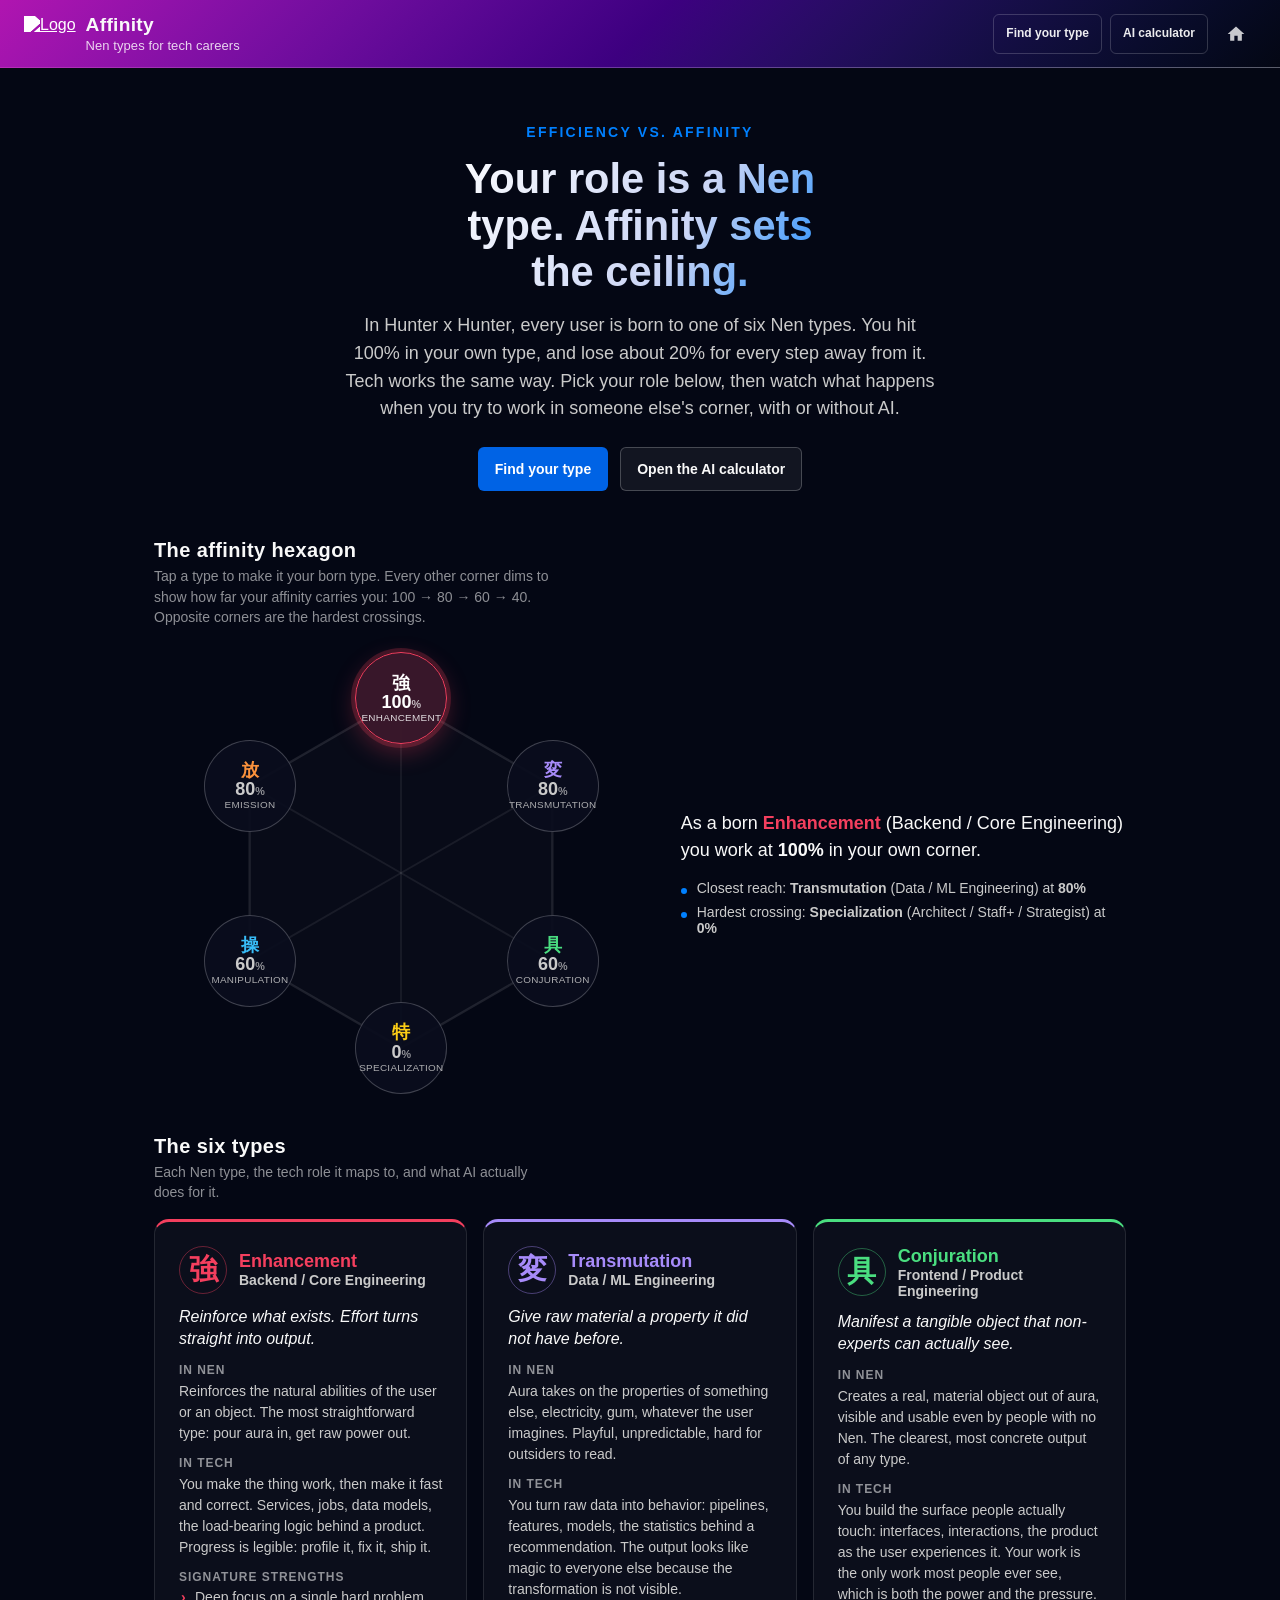
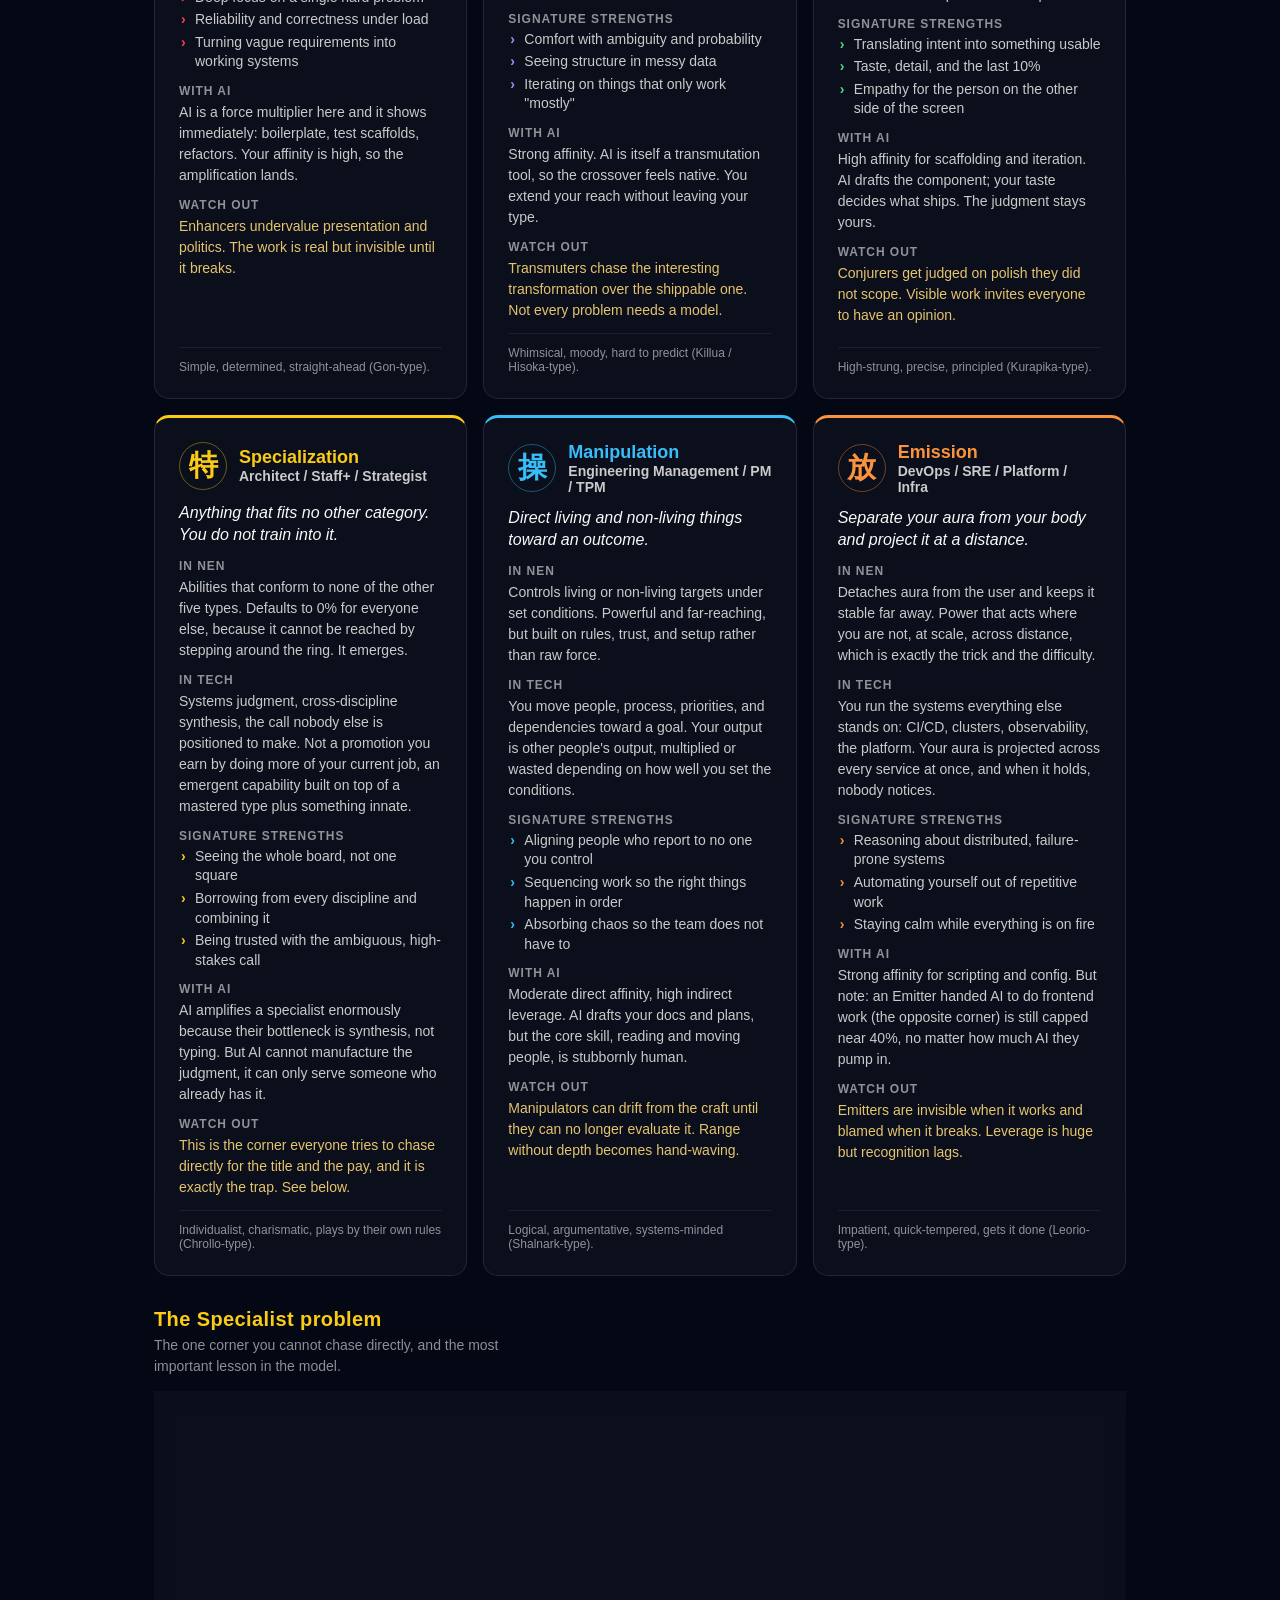
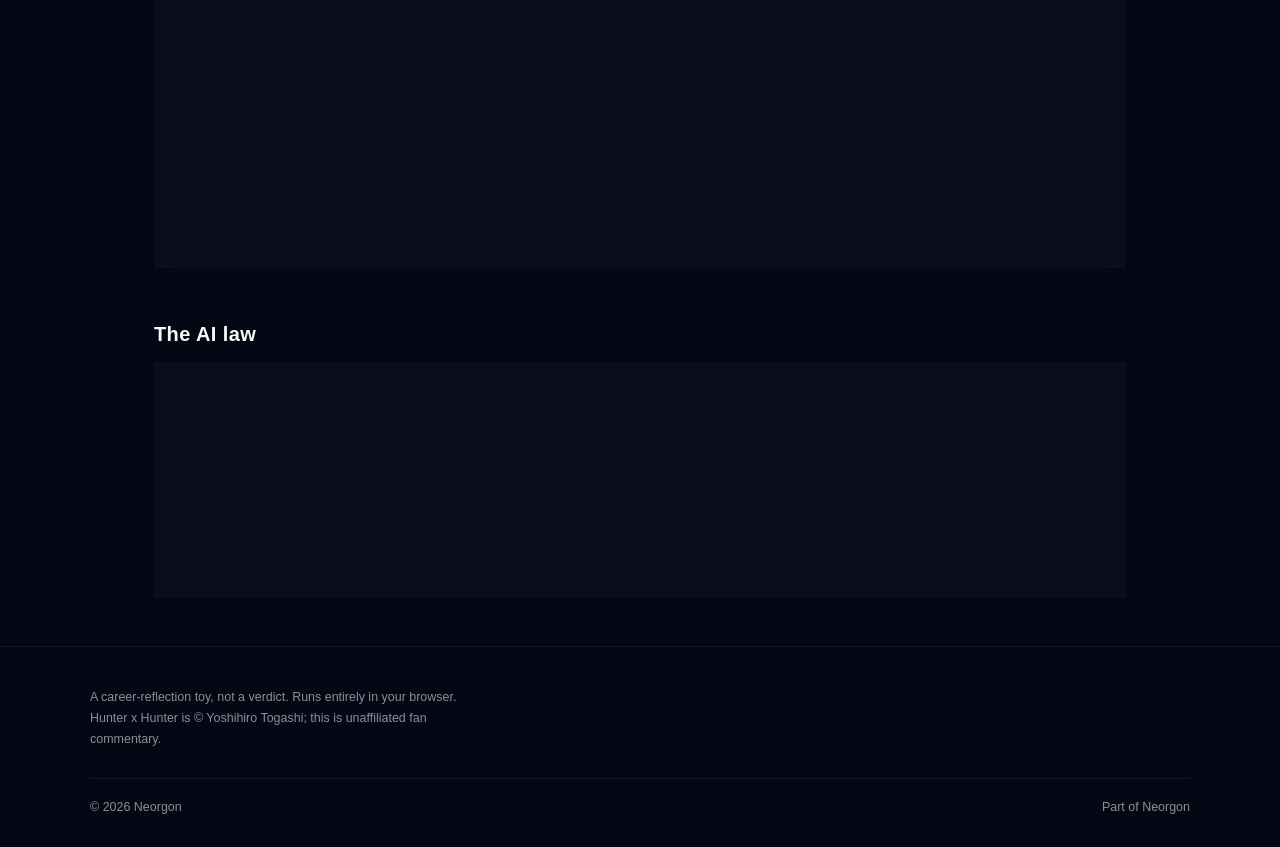
==== index.html @ ab0d07eb "First commit" ====
<!DOCTYPE html>
<html lang="en">
<head>
  <meta charset="UTF-8">
  <meta name="viewport" content="width=device-width, initial-scale=1.0">
  <title>Affinity | Nen Types for Tech Careers</title>
  <meta name="description" content="A Hunter x Hunter Nen model for tech roles: why an infra engineer caps near 40% doing frontend, why AI amplifies affinity instead of replacing it, and why you cannot chase the Specialist">
  <meta property="og:title" content="Affinity | Nen Types for Tech Careers">
  <meta property="og:description" content="Map your tech role to a Nen type. See why affinity caps your ceiling, why AI multiplies it instead of moving it, and why Specialist cannot be chased">
  <meta property="og:type" content="website">
  <meta property="og:url" content="https://affinity.neorgon.com/">
  <meta property="og:site_name" content="Neorgon">
  <meta name="twitter:card" content="summary_large_image">
  <meta name="twitter:title" content="Affinity | Nen Types for Tech Careers">
  <meta name="twitter:description" content="Map your tech role to a Nen type and see why AI amplifies affinity instead of replacing it">
  <meta name="robots" content="noindex, nofollow">
  <link rel="canonical" href="https://affinity.neorgon.com/">
  <meta property="og:locale" content="en_US">
  <meta name="theme-color" content="#040714">
  <meta property="og:image" content="https://affinity.neorgon.com/og-preview.jpg">
  <meta property="og:image:width" content="1200">
  <meta property="og:image:height" content="630">
  <meta name="twitter:image" content="https://affinity.neorgon.com/og-preview.jpg">
  <link rel="icon" type="image/x-icon" href="https://cdn.neorgon.org/v1.0.0/favicon.ico" />
  <link rel="stylesheet" href="css/style.css">
  <script>(function(){var m=location.search.match(/[?&]theme=([\w-]+)/)||document.cookie.match(/(?:^|;\s*)neo_theme=([\w-]+)/);if(m&&m[1]!=='default')document.documentElement.dataset.theme=decodeURIComponent(m[1]);})();</script>
  <link rel="stylesheet" href="css/neorgon-header.css">
  <link rel="stylesheet" href="css/neorgon-themes.css">
  <link rel="stylesheet" href="https://cdn.neorgon.org/v1.0.0/header/season.css">
  <script defer src="js/neorgon-header.js"></script>
  <link rel="stylesheet" href="css/neorgon-footer.css">
  <script defer src="js/neorgon-footer.js"></script>
  <script type="application/ld+json">
  {
    "@context": "https://schema.org",
    "@type": "WebApplication",
    "name": "Affinity",
    "description": "A Hunter x Hunter Nen model applied to tech careers: affinity caps your ceiling per role, AI amplifies affinity instead of replacing it, and Specialist cannot be chased directly.",
    "url": "https://affinity.neorgon.com/",
    "applicationCategory": "EducationalApplication",
    "operatingSystem": "Any",
    "offers": { "@type": "Offer", "price": "0", "priceCurrency": "USD" },
    "author": { "@type": "Organization", "name": "Neorgon", "url": "https://neorgon.com/" }
  }
  </script>
</head>
<body>

  <a class="skip-link" href="#main">Skip to content</a>

  <header class="header-bar" data-header-mode="content">
    <div class="header-logo">
      <a href="https://neorgon.com/" target="_blank" rel="noopener noreferrer">
        <img src="https://cdn.neorgon.org/v1.0.0/energon-classic-logo.png" class="header-logo-img" alt="Logo">
      </a>
      <a href="./" class="header-title-link">
        <h1>Affinity</h1>
        <div class="header-subtitle">Nen types for tech careers</div>
      </a>
    </div>
    <div class="header-right">
      <div class="header-actions">
        <button class="btn btn--ghost btn--sm" id="quizBtn" data-keep-mobile>Find your type</button>
        <button class="btn btn--ghost btn--sm" id="calcBtn">AI calculator</button>
      </div>
      <a class="header-home" href="https://neorgon.com/" title="neorgon.com" aria-label="Neorgon home">
        <svg viewBox="0 0 24 24" fill="currentColor" xmlns="http://www.w3.org/2000/svg">
          <path d="M10 20v-6h4v6h5v-8h3L12 3 2 12h3v8z"/>
        </svg>
      </a>
    </div>
  </header>

  <main id="main">
    <div class="container stack stack--loose">

      <!-- Hero -->
      <section class="hero">
        <p class="hero__eyebrow">Efficiency vs. affinity</p>
        <h2 class="hero__title">Your role is a Nen type. Affinity sets the ceiling.</h2>
        <p class="hero__lead">
          In Hunter x Hunter, every user is born to one of six Nen types. You hit 100% in your own
          type, and lose about 20% for every step away from it. Tech works the same way. Pick your
          role below, then watch what happens when you try to work in someone else's corner, with or
          without AI.
        </p>
        <div class="hero__cta">
          <button class="btn btn--primary" id="heroQuizBtn">Find your type</button>
          <button class="btn btn--secondary" id="heroCalcBtn">Open the AI calculator</button>
        </div>
      </section>

      <!-- Interactive hexagon -->
      <section class="section" aria-labelledby="hex-title">
        <div class="section__titles">
          <h2 class="section__title" id="hex-title">The affinity hexagon</h2>
          <p class="section__lead">
            Tap a type to make it your born type. Every other corner dims to show how far your
            affinity carries you: 100 → 80 → 60 → 40. Opposite corners are the hardest crossings.
          </p>
        </div>
        <div class="hex-wrap">
          <div class="hex-stage" id="hexStage" role="group" aria-label="Nen affinity hexagon"></div>
          <div class="hex-readout" id="hexReadout" aria-live="polite"></div>
        </div>
      </section>

      <!-- Role cards -->
      <section class="section" aria-labelledby="roles-title">
        <div class="section__titles">
          <h2 class="section__title" id="roles-title">The six types</h2>
          <p class="section__lead">Each Nen type, the tech role it maps to, and what AI actually does for it.</p>
        </div>
        <div class="role-grid" id="roleGrid"></div>
      </section>

      <!-- Specialist explainer -->
      <section class="section" aria-labelledby="spec-title" id="specialistSection"></section>

      <!-- The AI law -->
      <section class="section" aria-labelledby="ailaw-title">
        <div class="section__titles">
          <h2 class="section__title" id="ailaw-title">The AI law</h2>
        </div>
        <div class="card ailaw">
          <p><strong>AI is aura, not a type change.</strong> Handing someone an AI does not move them
          to another corner of the hexagon. It scales the affinity they already have.</p>
          <p>A native Conjurer (frontend) with AI operates near 100%. An Emitter (infra) pointed at the
          same frontend work is still in the opposite corner, capped near 40%, no matter how much AI
          they pour in. The bucket is the same size; AI just fills it faster.</p>
          <p class="ailaw__punch">The lesson is not "learn everything." It is: find your corner, train it to
          100%, and let AI multiply the affinity you were built for, instead of trying to buy an
          affinity you do not have.</p>
        </div>
      </section>
    </div>
  </main>

  <!-- Quiz modal -->
  <div class="modal" id="quizModal" hidden>
    <div class="modal__backdrop" data-modal-close tabindex="-1" aria-hidden="true"></div>
    <div class="modal__dialog modal__dialog--wide" role="dialog" aria-modal="true" aria-labelledby="quizModalTitle" tabindex="-1">
      <header class="modal__header">
        <h2 id="quizModalTitle">Find your type</h2>
        <button type="button" class="btn btn--ghost btn--icon" data-modal-close aria-label="Close dialog">
          <svg width="20" height="20" viewBox="0 0 24 24" fill="none" stroke="currentColor" stroke-width="2" aria-hidden="true"><path d="M18 6L6 18M6 6l12 12"/></svg>
        </button>
      </header>
      <div class="modal__body" id="quizBody"></div>
      <footer class="modal__footer" id="quizFooter"></footer>
    </div>
  </div>

  <!-- Calculator modal -->
  <div class="modal" id="calcModal" hidden>
    <div class="modal__backdrop" data-modal-close tabindex="-1" aria-hidden="true"></div>
    <div class="modal__dialog modal__dialog--wide" role="dialog" aria-modal="true" aria-labelledby="calcModalTitle" tabindex="-1">
      <header class="modal__header">
        <h2 id="calcModalTitle">AI amplification calculator</h2>
        <button type="button" class="btn btn--ghost btn--icon" data-modal-close aria-label="Close dialog">
          <svg width="20" height="20" viewBox="0 0 24 24" fill="none" stroke="currentColor" stroke-width="2" aria-hidden="true"><path d="M18 6L6 18M6 6l12 12"/></svg>
        </button>
      </header>
      <div class="modal__body" id="calcBody"></div>
    </div>
  </div>

  <footer class="neo-footer" data-footer-mode="content">
    A career-reflection toy, not a verdict. Runs entirely in your browser. Hunter x Hunter is © Yoshihiro Togashi; this is unaffiliated fan commentary.
  </footer>

  <script type="module" src="js/app.js"></script>
</body>
</html>
---- css/style.css ----
/* ── Reset & base ──────────────────────────────────────────── */
*, *::before, *::after { margin: 0; padding: 0; box-sizing: border-box; }

/*
 * ── Design tokens ─────────────────────────────────────────────
 *
 *  Colors
 *  bg:                 #040714
 *  surface-1 (cards):  rgba(255,255,255,.03)
 *  surface-2 (hover):  rgba(255,255,255,.06)
 *  border-subtle:      rgba(255,255,255,.07)
 *  border:             rgba(255,255,255,.1)
 *  border-strong:      rgba(255,255,255,.22)
 *  blue accent:        #0063e5
 *  blue accent bright: #0080ff
 *  text primary:       #f9f9f9
 *  text secondary:     #cacaca
 *  text muted:         rgba(255,255,255,.55)
 *  header gradient:    in oklch 135deg, #B015B0 0%, #3D0080 50%, #040714 100%
 *
 *  Typography scale (rem)
 *  --text-xs: 0.75    --text-sm: 0.875   --text-base: 1
 *  --text-lg: 1.125   --text-xl: 1.25    --text-2xl: 1.5
 *  font stack: 'Avenir Next', -apple-system, BlinkMacSystemFont,
 *              'Segoe UI', Roboto, Oxygen, Ubuntu, Cantarell, sans-serif
 *
 *  Spacing scale (4px grid)
 *  --space-1: 4px   --space-2: 8px   --space-3: 12px   --space-4: 16px
 *  --space-6: 24px  --space-8: 32px
 *
 *  Radii
 *  --radius-sm: 6px   --radius: 10px   --radius-lg: 15px
 *
 *  Easing
 *  --ease-snap: cubic-bezier(0.34, 1.56, 0.64, 1)  (spring/overshoot)
 *  --dur-fast: 120ms   --dur: 200ms
 *
 *  UI primitives
 *  --control-height: 44px   (touch minimum)
 *  --control-height-sm: 36px
 *  --z-sticky-header: 200   --z-modal: 400   --z-toast: 500
 */

:root {
  --bg: #040714;
  --surface-1: rgba(255,255,255,.03);
  --surface-2: rgba(255,255,255,.06);
  --surface-toast: #1a1730;
  --border-subtle: rgba(255,255,255,.07);
  --border: rgba(255,255,255,.1);
  --border-strong: rgba(255,255,255,.22);
  --text-primary: #f9f9f9;
  --text-secondary: #cacaca;
  --text-muted: rgba(255,255,255,.55);
  --accent: #0063e5;
  --accent-bright: #0080ff;
  --danger: #e11d48;
  --danger-hover: #f43f5e;
  --font: 'Avenir Next', -apple-system, BlinkMacSystemFont, 'Segoe UI', Roboto, Oxygen, Ubuntu, Cantarell, sans-serif;
  --text-xs: 0.75rem; --text-sm: 0.875rem; --text-base: 1rem;
  --text-lg: 1.125rem; --text-xl: 1.25rem; --text-2xl: 1.5rem;
  --space-1: 4px; --space-2: 8px; --space-3: 12px; --space-4: 16px;
  --space-6: 24px; --space-8: 32px;
  --radius-sm: 6px; --radius: 10px; --radius-lg: 15px;
  --ease-snap: cubic-bezier(0.34, 1.56, 0.64, 1);
  --dur-fast: 120ms; --dur: 200ms;
  --control-height: 44px;
  --control-height-sm: 36px;
  --shadow-card: 0 12px 28px rgba(15, 23, 42, 0.5);
  --shadow-modal: 0 24px 48px rgba(2, 6, 23, 0.58);
  --z-sticky-header: 200;
  --z-modal: 400;
  --z-toast: 500;
}

html { height: 100%; }
body {
  font-family: var(--font);
  background: var(--bg);
  min-height: 100%;
  color: var(--text-primary);
  display: flex; flex-direction: column;
}

body.modal-open {
  overflow: hidden;
}

main#main {
  flex: 1;
  display: flex;
  flex-direction: column;
  min-height: 0;
  width: 100%;
}

/* ── Layout ────────────────────────────────────────────────── */
/*
 * GOTCHA: body { display:flex; flex-direction:column } + margin: 0 auto
 * on a child collapses its width — always pair with width: 100%.
 *
 * GOTCHA: External images (YouTube ggpht, Gravatar, etc.) may block loading
 * when the Referer header points to localhost or an unknown origin. Fix:
 * 1. Add <meta name="referrer" content="no-referrer"> in <head> (global)
 * 2. Or add referrerpolicy="no-referrer" on each <img> tag
 */
.container {
  max-width: 900px;
  width: 100%;
  margin: 0 auto;
  padding: var(--space-6);
  flex: 1;
}

/* Vertical rhythm: use inside .container or nested regions */
.stack {
  display: flex;
  flex-direction: column;
  gap: var(--space-6);
}
.stack--tight { gap: var(--space-4); }
.stack--loose { gap: var(--space-8); }

/* Page section: title row + body (replaces “card everything” for grouping) */
.section {
  display: flex;
  flex-direction: column;
  gap: var(--space-4);
}
.section__header {
  display: flex;
  flex-wrap: wrap;
  align-items: flex-end;
  justify-content: space-between;
  gap: var(--space-4);
}
.section__titles {
  display: flex;
  flex-direction: column;
  gap: var(--space-1);
  min-width: 0;
}
.section__title {
  font-size: var(--text-xl);
  font-weight: 600;
  letter-spacing: 0.02em;
  color: var(--text-primary);
}
.section__lead {
  font-size: var(--text-sm);
  color: var(--text-muted);
  line-height: 1.45;
  max-width: 52ch;
}
.section__lead code {
  font-family: ui-monospace, SFMono-Regular, Menlo, Monaco, Consolas, "Liberation Mono", monospace;
  font-size: 0.92em;
  color: var(--text-secondary);
}
.stack > .card { margin-bottom: 0; }
.toolbar {
  display: flex;
  flex-wrap: wrap;
  align-items: center;
  gap: var(--space-2);
}

/* ── Header ────────────────────────────────────────────────────
 * Owned by the Neorgon Header Kit (css/neorgon-header.css — canonical
 * source: packages/neorgon-ui/header/). Do NOT style .header-bar,
 * .header-logo*, .header-title-link, .header-subtitle, .header-right,
 * .header-actions, or .header-home here. Auth styles (.auth-*) stay
 * site-owned below.
 */
nav {
  display: flex;
  align-items: center;
  gap: var(--space-2);
}

/* ── Buttons (canonical) ─────────────────────────────────────
 * Use .btn + a variant. Aliases: .nav-link = toolbar ghost; .auth-* map below.
 */
.btn {
  display: inline-flex;
  align-items: center;
  justify-content: center;
  gap: var(--space-2);
  min-height: var(--control-height);
  padding: 0 var(--space-4);
  border-radius: var(--radius-sm);
  font-family: inherit;
  font-size: var(--text-sm);
  font-weight: 600;
  line-height: 1.2;
  text-decoration: none;
  cursor: pointer;
  border: 1px solid transparent;
  background: transparent;
  color: var(--text-primary);
  transition:
    background-color var(--dur),
    color var(--dur),
    border-color var(--dur),
    box-shadow var(--dur),
    transform var(--dur-fast);
  -webkit-tap-highlight-color: transparent;
}
.btn:disabled,
.btn[aria-disabled="true"] {
  opacity: 0.45;
  cursor: not-allowed;
  pointer-events: none;
}
.btn--sm {
  min-height: var(--control-height-sm);
  padding: 0 var(--space-3);
  font-size: var(--text-xs);
}
.btn--block { width: 100%; }
.btn--icon {
  min-width: var(--control-height);
  padding: 0;
}
.btn--primary {
  background: var(--accent);
  color: #fff;
  border-color: transparent;
}
.btn--primary:hover { background: var(--accent-bright); }
.btn--secondary {
  background: var(--surface-2);
  color: var(--text-primary);
  border-color: var(--border-strong);
}
.btn--secondary:hover {
  background: rgba(255, 255, 255, 0.1);
}
.btn--ghost {
  background: transparent;
  color: rgba(255,255,255,0.92);
  border-color: rgba(255,255,255,0.18);
}
.btn--ghost:hover {
  background: rgba(255,255,255,0.1);
  color: #fff;
}
.btn--danger {
  background: var(--danger);
  color: #fff;
  border-color: transparent;
}
.btn--danger:hover { background: var(--danger-hover); }

/* Toolbar ghost (header nav) — same as .btn.btn--ghost.btn--sm */
.nav-link {
  display: inline-flex;
  align-items: center;
  justify-content: center;
  min-height: var(--control-height);
  padding: 0 var(--space-3);
  border: 1px solid rgba(255,255,255,0.18);
  border-radius: var(--radius-sm);
  background: transparent;
  color: rgba(255,255,255,0.92);
  cursor: pointer;
  font-family: inherit;
  font-size: var(--text-sm);
  font-weight: 600;
  transition: background-color var(--dur), color var(--dur), border-color var(--dur);
}
.nav-link:hover {
  background: rgba(255,255,255,0.1);
  color: #fff;
}

.auth-toggle {
  display: flex;
  align-items: center;
  justify-content: center;
  min-width: var(--control-height);
  min-height: var(--control-height);
  padding: 0;
  border: 1px solid rgba(255,255,255,0.18);
  border-radius: var(--radius-sm);
  background: transparent;
  color: rgba(255,255,255,0.92);
  cursor: pointer;
  font-family: inherit;
  transition: background-color var(--dur), color var(--dur), border-color var(--dur);
}
.auth-toggle:hover {
  background: rgba(255,255,255,0.1);
  color: #fff;
}
.auth-toggle svg {
  width: 22px;
  height: 22px;
  flex-shrink: 0;
  display: block;
}
.auth-toggle.logged-in { color: var(--accent); }
.auth-toggle.logged-in svg circle:nth-of-type(2) {
  fill: currentColor;
  stroke: none;
}

/* ── Sheet (inline panel under header) — not a modal ─────────
 * Use for auth, filters, compact forms. No backdrop; page scrolls.
 * For blocking overlays use .modal below.
 */
.auth-panel {
  background: rgba(255,255,255,0.02);
  border-bottom: 1px solid var(--border-subtle);
  max-height: 0;
  overflow: hidden;
  transition: max-height 0.3s ease-out;
}
.auth-panel.open { max-height: 300px; }
.auth-panel-inner {
  padding: var(--space-6);
  max-width: 400px;
  margin: 0 auto;
}
.auth-tabs {
  display: flex;
  gap: var(--space-2);
  margin-bottom: var(--space-4);
}
.auth-tab {
  flex: 1;
  min-height: var(--control-height-sm);
  padding: 0 var(--space-4);
  border: 1px solid var(--border);
  border-radius: var(--radius-sm);
  background: transparent;
  color: var(--text-muted);
  cursor: pointer;
  font-family: inherit;
  font-size: var(--text-sm);
  font-weight: 600;
  transition: background-color var(--dur), color var(--dur), border-color var(--dur);
}
.auth-tab.active {
  background: var(--surface-2);
  color: var(--text-primary);
  border-color: var(--border-strong);
}
.auth-form input {
  width: 100%;
  padding: var(--space-3) var(--space-4);
  margin-bottom: var(--space-3);
  border: 1px solid var(--border);
  border-radius: var(--radius-sm);
  background: var(--surface-1);
  color: var(--text-primary);
  font-size: var(--text-sm);
  font-family: inherit;
}
.auth-submit {
  width: 100%;
  min-height: var(--control-height);
  padding: 0 var(--space-4);
  border: none;
  border-radius: var(--radius-sm);
  background: var(--accent);
  color: #fff;
  font-family: inherit;
  font-weight: 600;
  font-size: var(--text-sm);
  cursor: pointer;
  transition: background-color var(--dur);
}
.auth-submit:hover { background: var(--accent-bright); }
#authUser {
  display: flex;
  align-items: center;
  justify-content: space-between;
  gap: var(--space-4);
}
.auth-username {
  color: var(--text-primary);
  font-weight: 600;
}
.auth-logout {
  min-height: var(--control-height-sm);
  padding: 0 var(--space-3);
  border: 1px solid var(--border);
  border-radius: var(--radius-sm);
  background: transparent;
  color: var(--text-muted);
  cursor: pointer;
  font-family: inherit;
  font-size: var(--text-sm);
  font-weight: 600;
  transition: background-color var(--dur), color var(--dur), border-color var(--dur);
}
.auth-logout:hover {
  background: var(--surface-2);
  color: var(--text-primary);
}
.auth-divider {
  height: 1px;
  background: var(--border-subtle);
}

/* ── Modal (blocking overlay) ──────────────────────────────── */
.modal[hidden] {
  display: none !important;
}
.modal {
  position: fixed;
  inset: 0;
  z-index: var(--z-modal);
  display: flex;
  align-items: center;
  justify-content: center;
  padding: var(--space-4);
}
.modal__backdrop {
  position: absolute;
  inset: 0;
  background: rgba(2, 4, 12, 0.72);
  backdrop-filter: blur(4px);
}
.modal__dialog {
  position: relative;
  z-index: 1;
  display: flex;
  flex-direction: column;
  width: min(100%, 440px);
  max-height: min(88vh, 560px);
  overflow: hidden;
  background: var(--surface-1);
  border: 1px solid var(--border-strong);
  border-radius: var(--radius-lg);
  box-shadow: var(--shadow-modal);
}
.modal__header {
  display: flex;
  align-items: center;
  justify-content: space-between;
  gap: var(--space-4);
  padding: var(--space-4) var(--space-6);
  border-bottom: 1px solid var(--border-subtle);
}
.modal__header h2 {
  font-size: var(--text-lg);
  font-weight: 600;
  color: var(--text-primary);
}
.modal__body {
  padding: var(--space-6);
  overflow: auto;
  font-size: var(--text-sm);
  color: var(--text-secondary);
  line-height: 1.55;
}
.modal__body code {
  font-family: ui-monospace, SFMono-Regular, Menlo, Monaco, Consolas, "Liberation Mono", monospace;
  font-size: 0.9em;
  color: var(--text-primary);
}
.modal__footer {
  display: flex;
  flex-wrap: wrap;
  justify-content: flex-end;
  gap: var(--space-2);
  padding: var(--space-4) var(--space-6);
  border-top: 1px solid var(--border-subtle);
}

/* ── Card ──────────────────────────────────────────────────── */
/*
 * GOTCHA: backdrop-filter creates a stacking context — dropdowns inside
 * a card can be clipped by a later card's stacking context. Fix by adding
 * position: relative; z-index: 10 to the card that owns the open dropdown.
 *
 * Default: static surface (no hover lift — avoids generic “dashboard demo”).
 * Use .card--interactive for raised hover + entrance motion.
 *
 * GOTCHA: a <button> or <a> used AS a card does not inherit body text color —
 * buttons default to canvas text (near-black), rendering invisible on the dark
 * bg. When a card is an interactive element, set color: var(--text-primary)
 * and font-family: var(--font) explicitly on it.
 */
.card {
  background: var(--surface-1);
  border: 1px solid var(--border);
  border-radius: var(--radius-lg);
  padding: var(--space-6);
  margin-bottom: var(--space-6);
  backdrop-filter: blur(10px);
  transition: border-color var(--dur), box-shadow var(--dur);
}
.card:hover {
  border-color: var(--border-strong);
  box-shadow: 0 8px 20px rgba(15, 23, 42, 0.45);
}
.card--interactive {
  transition:
    transform var(--dur) ease-out,
    box-shadow var(--dur) ease-out,
    border-color var(--dur);
  animation: fadeIn 0.35s ease-out both;
}
.card--interactive:hover {
  transform: translateY(-3px);
  box-shadow: var(--shadow-card);
  border-color: var(--border-strong);
}
.card--enter {
  animation: fadeIn 0.35s ease-out both;
}
.card--flat:hover {
  box-shadow: none;
}

/* ── Button press feedback ─────────────────────────────────── */
button:active,
.btn:active,
.nav-link:active,
.auth-toggle:active,
.auth-tab:active,
.auth-submit:active,
.auth-logout:active {
  transform: scale(0.98);
  transition-duration: var(--dur-fast);
}

@keyframes fadeIn {
  from { opacity: 0; transform: translateY(6px); }
  to   { opacity: 1; transform: translateY(0); }
}

/* ── Skeleton loading ──────────────────────────────────────── */
@keyframes shimmer { to { background-position: -200% 0; } }
.skeleton {
  background: linear-gradient(90deg, var(--surface-1) 25%, var(--surface-2) 50%, var(--surface-1) 75%);
  background-size: 200% 100%;
  animation: shimmer 1.5s ease-in-out infinite;
  border-radius: var(--radius);
}

/* ── Toast ─────────────────────────────────────────────────── */
.toast {
  position: fixed;
  bottom: var(--space-6);
  right: var(--space-6);
  z-index: var(--z-toast);
  max-width: min(360px, calc(100vw - var(--space-8)));
  background: var(--surface-toast);
  border: 1px solid var(--border);
  border-radius: var(--radius);
  padding: var(--space-3) var(--space-4);
  font-size: var(--text-sm);
  color: var(--text-primary);
  box-shadow: var(--shadow-card);
  pointer-events: none;
  transform: translateY(8px);
  opacity: 0;
  transition: opacity 0.2s ease-out, transform 0.2s ease-out;
}
.toast.visible {
  opacity: 1;
  transform: translateY(0);
}

/* ── Footer ────────────────────────────────────────────────────
   Owned by the Neorgon Footer Kit (css/neorgon-footer.css).
   Don't add .neo-footer rules here — edit packages/neorgon-ui/footer/
   and re-run sync-footer.sh. */

/* ── Focus styles ──────────────────────────────────────────── */
:focus-visible {
  outline: 2px solid var(--accent-bright);
  outline-offset: 2px;
}

/* ── Skip link ─────────────────────────────────────────────── */
.skip-link {
  position: absolute;
  top: -100%;
  left: var(--space-4);
  z-index: 1000;
  padding: var(--space-2) var(--space-4);
  background: var(--accent-bright);
  color: #000;
  font-weight: 600;
  font-size: var(--text-sm);
  border-radius: 0 0 var(--radius-sm) var(--radius-sm);
  text-decoration: none;
  transition: top var(--dur);
}
.skip-link:focus { top: 0; }

/* ── Reduced motion ────────────────────────────────────────── */
@media (prefers-reduced-motion: reduce) {
  *, *::before, *::after {
    animation-duration: 0.01ms !important;
    animation-iteration-count: 1 !important;
    transition-duration: 0.01ms !important;
  }
  .card--interactive:hover { transform: none; }
}

/* ── Responsive ────────────────────────────────────────────── */
@media (max-width: 600px) {
  .container { padding: var(--space-4); }
  .toast {
    left: var(--space-4);
    right: var(--space-4);
    max-width: none;
  }
}

/* ═══════════════════════════════════════════════════════════════
   Affinity — app-specific styles
   ═══════════════════════════════════════════════════════════════ */

.container { max-width: 1020px; }

/* ── Hero ──────────────────────────────────────────────────── */
.hero {
  text-align: center;
  padding: var(--space-8) 0 var(--space-4);
  display: flex;
  flex-direction: column;
  align-items: center;
  gap: var(--space-4);
}
.hero__eyebrow {
  font-size: var(--text-sm);
  letter-spacing: 0.16em;
  text-transform: uppercase;
  color: var(--accent-bright);
  font-weight: 600;
}
.hero__title {
  font-size: clamp(1.7rem, 4.5vw, 2.6rem);
  font-weight: 700;
  line-height: 1.12;
  max-width: 18ch;
  background: linear-gradient(120deg, #fff, #cbd5f5 60%, var(--accent-bright));
  -webkit-background-clip: text;
  background-clip: text;
  color: transparent;
}
.hero__lead {
  font-size: var(--text-lg);
  color: var(--text-secondary);
  line-height: 1.55;
  max-width: 60ch;
}
.hero__cta {
  display: flex;
  flex-wrap: wrap;
  gap: var(--space-3);
  justify-content: center;
  margin-top: var(--space-2);
}

/* ── Hexagon ───────────────────────────────────────────────── */
.hex-wrap {
  display: grid;
  grid-template-columns: minmax(0, 1fr) minmax(0, 0.9fr);
  gap: var(--space-8);
  align-items: center;
}
.hex-stage {
  position: relative;
  width: 100%;
  max-width: 460px;
  aspect-ratio: 1 / 1;
  margin: 0 auto;
}
.hex-web {
  position: absolute;
  inset: 0;
  width: 100%;
  height: 100%;
  overflow: visible;
}
.hex-web polygon {
  fill: rgba(255,255,255,0.015);
  stroke: var(--border);
  stroke-width: 0.5;
}
.hex-spokes line {
  stroke: var(--border-subtle);
  stroke-width: 0.4;
}
.hex-node {
  position: absolute;
  transform: translate(-50%, -50%);
  width: clamp(72px, 20%, 96px);
  aspect-ratio: 1 / 1;
  display: flex;
  flex-direction: column;
  align-items: center;
  justify-content: center;
  gap: 1px;
  border-radius: 50%;
  border: 1.5px solid var(--border-strong);
  background: rgba(10, 14, 30, 0.92);
  color: var(--text-secondary);
  font-family: inherit;
  cursor: pointer;
  transition: transform var(--dur) var(--ease-snap), border-color var(--dur),
              box-shadow var(--dur), color var(--dur), background var(--dur);
  -webkit-tap-highlight-color: transparent;
}
.hex-node:hover {
  transform: translate(-50%, -50%) scale(1.06);
  border-color: var(--node-accent);
  color: var(--text-primary);
}
.hex-node.is-born {
  border-color: var(--node-accent);
  background: color-mix(in srgb, var(--node-accent) 20%, rgba(10,14,30,0.95));
  color: #fff;
  box-shadow: 0 0 0 4px color-mix(in srgb, var(--node-accent) 22%, transparent),
              0 8px 24px color-mix(in srgb, var(--node-accent) 30%, transparent);
}
.hex-node__kanji {
  font-size: 1.15rem;
  line-height: 1;
  color: var(--node-accent);
  font-weight: 700;
}
.hex-node.is-born .hex-node__kanji { color: #fff; }
.hex-node__pct { font-size: var(--text-lg); font-weight: 700; line-height: 1; }
.hex-node__pct small { font-size: 0.6em; font-weight: 600; opacity: 0.7; }
.hex-node__name {
  font-size: 0.62rem;
  letter-spacing: 0.03em;
  text-transform: uppercase;
  opacity: 0.85;
}

.hex-readout__lead { font-size: var(--text-lg); line-height: 1.5; margin-bottom: var(--space-4); }
.hex-readout__list { list-style: none; display: flex; flex-direction: column; gap: var(--space-2); }
.hex-readout__list li {
  font-size: var(--text-sm);
  color: var(--text-secondary);
  padding-left: var(--space-4);
  position: relative;
}
.hex-readout__list li::before {
  content: "";
  position: absolute; left: 0; top: 0.55em;
  width: 6px; height: 6px; border-radius: 50%;
  background: var(--accent-bright);
}

/* ── Role cards ────────────────────────────────────────────── */
.role-grid {
  display: grid;
  grid-template-columns: repeat(auto-fill, minmax(300px, 1fr));
  gap: var(--space-4);
}
.role-card {
  background: var(--surface-1);
  border: 1px solid var(--border);
  border-top: 3px solid var(--card-accent);
  border-radius: var(--radius-lg);
  padding: var(--space-6);
  display: flex;
  flex-direction: column;
  gap: var(--space-3);
  transition: border-color var(--dur), box-shadow var(--dur), transform var(--dur);
}
.role-card:hover {
  border-color: var(--border-strong);
  border-top-color: var(--card-accent);
  box-shadow: 0 10px 26px rgba(2,6,23,0.5);
  transform: translateY(-2px);
}
.role-card__head { display: flex; align-items: center; gap: var(--space-3); }
.role-card__kanji {
  font-size: 1.8rem;
  font-weight: 700;
  color: var(--card-accent);
  width: 48px; height: 48px;
  display: flex; align-items: center; justify-content: center;
  border: 1.5px solid color-mix(in srgb, var(--card-accent) 40%, transparent);
  border-radius: 50%;
  flex-shrink: 0;
}
.role-card__nen { font-size: var(--text-lg); font-weight: 700; color: var(--card-accent); }
.role-card__role { font-size: var(--text-sm); color: var(--text-secondary); font-weight: 600; }
.role-card__tagline { font-size: var(--text-base); color: var(--text-primary); font-style: italic; line-height: 1.4; }
.role-card__block { display: flex; flex-direction: column; gap: 4px; }
.role-card__label {
  font-size: var(--text-xs);
  letter-spacing: 0.08em;
  text-transform: uppercase;
  color: var(--text-muted);
  font-weight: 700;
}
.role-card__block p { font-size: var(--text-sm); color: var(--text-secondary); line-height: 1.5; }
.role-card__block ul { list-style: none; display: flex; flex-direction: column; gap: 3px; }
.role-card__block li {
  font-size: var(--text-sm); color: var(--text-secondary); line-height: 1.4;
  padding-left: var(--space-4); position: relative;
}
.role-card__block li::before {
  content: "›"; position: absolute; left: 2px; color: var(--card-accent); font-weight: 700;
}
.role-card__watch p { color: color-mix(in srgb, #fbbf24 55%, var(--text-secondary)); }
.role-card__persona {
  font-size: var(--text-xs);
  color: var(--text-muted);
  border-top: 1px solid var(--border-subtle);
  padding-top: var(--space-3);
  margin-top: auto;
}

/* ── Specialist section ────────────────────────────────────── */
.spec-card { border: 1px solid color-mix(in srgb, var(--card-accent) 30%, var(--border)); }
.spec-card__intro { font-size: var(--text-lg); line-height: 1.55; color: var(--text-secondary); margin-bottom: var(--space-6); }
.spec-refs {
  display: grid;
  grid-template-columns: repeat(auto-fit, minmax(220px, 1fr));
  gap: var(--space-4);
  margin-bottom: var(--space-6);
}
.spec-ref {
  background: rgba(255,255,255,0.02);
  border: 1px solid var(--border-subtle);
  border-radius: var(--radius);
  padding: var(--space-4);
}
.spec-ref h4 { font-size: var(--text-base); color: var(--card-accent); margin-bottom: var(--space-2); }
.spec-ref p { font-size: var(--text-sm); line-height: 1.5; color: var(--text-secondary); margin-bottom: var(--space-2); }
.spec-ref span { display: inline-block; font-size: var(--text-xs); font-weight: 700; text-transform: uppercase; letter-spacing: 0.06em; color: var(--text-muted); margin-right: 6px; }
.spec-card__lesson {
  font-size: var(--text-base);
  line-height: 1.55;
  color: var(--text-primary);
  border-left: 3px solid var(--card-accent);
  padding-left: var(--space-4);
}

/* ── AI law card ───────────────────────────────────────────── */
.ailaw p { font-size: var(--text-base); line-height: 1.6; color: var(--text-secondary); margin-bottom: var(--space-4); }
.ailaw p:last-child { margin-bottom: 0; }
.ailaw strong { color: var(--text-primary); }
.ailaw__punch {
  border-left: 3px solid var(--accent-bright);
  padding-left: var(--space-4);
  color: var(--text-primary) !important;
}

/* ── Modals: wider variant ─────────────────────────────────── */
.modal__dialog--wide { width: min(100%, 620px); max-height: min(90vh, 720px); }

/* ── Quiz ──────────────────────────────────────────────────── */
.quiz-progress { display: flex; gap: 6px; margin-bottom: var(--space-4); }
.quiz-dot { flex: 1; height: 4px; border-radius: 2px; background: var(--border); transition: background var(--dur); }
.quiz-dot.is-done { background: var(--accent); }
.quiz-dot.is-current { background: var(--accent-bright); }
.quiz-count { font-size: var(--text-xs); text-transform: uppercase; letter-spacing: 0.08em; color: var(--text-muted); margin-bottom: var(--space-2); }
.quiz-q { font-size: var(--text-xl); font-weight: 700; line-height: 1.3; margin-bottom: var(--space-4); color: var(--text-primary); }
.quiz-options { display: flex; flex-direction: column; gap: var(--space-2); }
.quiz-option {
  text-align: left;
  padding: var(--space-3) var(--space-4);
  border: 1px solid var(--border);
  border-radius: var(--radius);
  background: var(--surface-1);
  color: var(--text-secondary);
  font-family: inherit;
  font-size: var(--text-sm);
  line-height: 1.4;
  cursor: pointer;
  transition: border-color var(--dur), background var(--dur), color var(--dur);
}
.quiz-option:hover { border-color: var(--border-strong); color: var(--text-primary); }
.quiz-option.is-chosen {
  border-color: var(--accent-bright);
  background: color-mix(in srgb, var(--accent) 16%, transparent);
  color: #fff;
}

/* Quiz result */
.quiz-result__eyebrow { font-size: var(--text-xs); text-transform: uppercase; letter-spacing: 0.1em; color: var(--text-muted); }
.quiz-result__head { display: flex; align-items: center; gap: var(--space-4); margin: var(--space-3) 0; }
.quiz-result__kanji {
  font-size: 2rem; font-weight: 700; color: var(--card-accent);
  width: 64px; height: 64px; border-radius: 50%;
  display: flex; align-items: center; justify-content: center;
  border: 2px solid var(--card-accent);
  flex-shrink: 0;
}
.quiz-result__nen { font-size: var(--text-2xl); font-weight: 700; color: var(--card-accent); }
.quiz-result__role { font-size: var(--text-base); color: var(--text-secondary); font-weight: 600; }
.quiz-result__tagline { font-size: var(--text-lg); font-style: italic; color: var(--text-primary); margin-bottom: var(--space-4); }
.quiz-result__dual { font-size: var(--text-sm); color: var(--text-secondary); line-height: 1.5; margin-bottom: var(--space-4); }
.quiz-result__bars { display: flex; flex-direction: column; gap: var(--space-2); margin-bottom: var(--space-4); }
.qr-bar { display: flex; align-items: center; gap: var(--space-3); }
.qr-bar__name { flex: 0 0 110px; font-size: var(--text-sm); color: var(--text-secondary); }
.qr-bar__track { flex: 1; height: 8px; background: var(--surface-2); border-radius: 4px; overflow: hidden; }
.qr-bar__fill { display: block; height: 100%; border-radius: 4px; transition: width var(--dur); }
.quiz-result__note { font-size: var(--text-sm); color: var(--text-muted); line-height: 1.5; }

/* ── Calculator ────────────────────────────────────────────── */
.calc-lead { font-size: var(--text-sm); color: var(--text-secondary); line-height: 1.5; margin-bottom: var(--space-4); }
.calc-selects { display: grid; grid-template-columns: 1fr 1fr; gap: var(--space-3); margin-bottom: var(--space-4); }
.calc-field { display: flex; flex-direction: column; gap: 6px; }
.calc-field span { font-size: var(--text-xs); text-transform: uppercase; letter-spacing: 0.06em; color: var(--text-muted); font-weight: 700; }
.calc-field select {
  padding: var(--space-3);
  border: 1px solid var(--border);
  border-radius: var(--radius-sm);
  background: var(--surface-1);
  color: var(--text-primary);
  font-family: inherit;
  font-size: var(--text-sm);
}
.calc-slider { margin-bottom: var(--space-6); }
.calc-slider label { display: flex; justify-content: space-between; font-size: var(--text-sm); color: var(--text-secondary); margin-bottom: var(--space-2); }
.calc-slider strong { color: var(--accent-bright); }
.calc-slider input[type="range"] { width: 100%; accent-color: var(--accent-bright); }

.calc-meter { display: flex; flex-direction: column; gap: var(--space-3); margin-bottom: var(--space-4); }
.calc-meter__row { display: flex; align-items: center; gap: var(--space-3); }
.calc-meter__label { flex: 0 0 96px; font-size: var(--text-sm); color: var(--text-muted); }
.calc-meter__track { position: relative; flex: 1; height: 14px; background: var(--surface-2); border-radius: 7px; overflow: hidden; }
.calc-meter__fill { position: absolute; top: 0; height: 100%; }
.calc-meter__fill--base { left: 0; background: color-mix(in srgb, var(--task) 75%, #fff 0%); border-radius: 7px; transition: width var(--dur); }
.calc-meter__fill--ai {
  background: repeating-linear-gradient(45deg, var(--accent-bright), var(--accent-bright) 5px, color-mix(in srgb, var(--accent-bright) 70%, #000) 5px, color-mix(in srgb, var(--accent-bright) 70%, #000) 10px);
  transition: width var(--dur), left var(--dur);
}
.calc-meter__num { flex: 0 0 44px; text-align: right; font-weight: 700; font-size: var(--text-base); }

.calc-verdict {
  font-size: var(--text-sm);
  line-height: 1.55;
  color: var(--text-secondary);
  padding: var(--space-4);
  border-radius: var(--radius);
  border: 1px solid var(--border);
  border-left: 3px solid var(--text-muted);
  background: rgba(255,255,255,0.02);
}
.calc-verdict strong { color: var(--text-primary); }
.calc-verdict--native, .calc-verdict--strong { border-left-color: #4ade80; }
.calc-verdict--workable { border-left-color: #38bdf8; }
.calc-verdict--capped, .calc-verdict--marginal { border-left-color: #fbbf24; }
.calc-verdict--locked { border-left-color: #f43f5e; }

/* ── Responsive ────────────────────────────────────────────── */
@media (max-width: 820px) {
  .hex-wrap { grid-template-columns: 1fr; gap: var(--space-6); }
  .hex-stage { max-width: 380px; }
}
@media (max-width: 560px) {
  .calc-selects { grid-template-columns: 1fr; }
  .hex-node { width: clamp(60px, 24%, 80px); }
  .hex-node__pct { font-size: var(--text-base); }
  .qr-bar__name { flex-basis: 88px; }
}
---- css/neorgon-header.css ----
/* ══════════════════════════════════════════════════════════════
   Neorgon Header Kit — header.css
   Canonical source: packages/neorgon-ui/header/
   Vendored per site as css/neorgon-header.css — do not edit copies.
   Live CDN: https://cdn.neorgon.org/v1.0.0/header/header.css
   ══════════════════════════════════════════════════════════════ */

:root {
  /* Geometry */
  --header-h: 68px;
  --header-h-app: 56px;
  --header-control-h: 40px; /* every header control (buttons, ⋯, palette, home) shares this height */

  /* Palette — themes override these (see themes.css) */
  --header-bg-start: #B015B0;
  --header-bg-mid: #3D0080;
  --header-bg-end: #040714;
  /* Kept here for anything that references the composed gradient, but the
     authoritative copy is re-declared on .header-bar below — see the note
     there before changing either. */
  --header-bg: linear-gradient(in oklch 135deg, var(--header-bg-start) 0%, var(--header-bg-mid) 50%, var(--header-bg-end) 100%);
  --header-glass: rgba(0, 9, 18, .35);
  --header-text: #f9f9f9;
  --header-text-dim: rgba(255, 255, 255, .72);
  --header-border: rgba(255, 255, 255, .07);
  --header-border-strong: rgba(255, 255, 255, .22);
  --header-accent: #e879f9;
  --header-menu-bg: #10142a;
  --header-menu-hover: rgba(255, 255, 255, .08);

  /* Focus ring — near-white with a whisper of the brand hue so it never
     reads as a stray browser default. 5.77:1 (bright end) to 17.98:1
     (dark end) against the bar, 16.54:1 on the menu. Themes may override. */
  --header-focus: oklch(0.97 0.02 320);
  --header-focus-w: 2px;

  /* Icon sizing. Two tokens: a filled glyph reads heavier than a stroked
     one in the same box, so the solid home icon is set smaller to match
     optically. */
  --header-icon: 22px;        /* stroked glyphs (palette) */
  --header-icon-solid: 20px;  /* filled glyphs (home) */

  /* ease-out-quart: fast start, long settle, no overshoot. */
  --header-ease: cubic-bezier(.22, 1, .36, 1);
  --header-ease-in: cubic-bezier(.55, 0, 1, .45);
}

/* Colour judgements about the DEFAULT gradient specifically. Scoped to
   html:not([data-theme]) because themes.css sets these per theme at the
   same specificity as :root — a :root override here would silently
   overwrite all five palettes. Every consumer below pairs them with a
   var() fallback to the theme's own token. */
html:not([data-theme]) {
  /* --header-border-strong (.22) measures 1.91-1.95:1 on the bar, below
     the 3:1 WCAG 1.4.11 needs for a control boundary. .42 gives 3.73-4.02:1. */
  --header-control-border: rgba(255, 255, 255, .42);

  /* --header-bg-end (#040714) is identical to the standard page
     background, so a flat hairline measures 1.14:1 on the right half.
     The bar's luminance swings 43x left-to-right, so the edge ramps too. */
  --header-edge-from: rgba(255, 255, 255, .10);
  --header-edge-to: rgba(255, 255, 255, .34);

  /* .72 measures 4.14:1 at the start of the subtitle span — below AA.
     Split from the icon colour, which only needs 3:1 as non-text. */
  --header-text-dim: rgba(255, 255, 255, .82);
  --header-icon-color: rgba(255, 255, 255, .78);
}

/* ══════════════════════════════════════════════════════════════
   SKINS — site-level identity, opt-in per site
   ────────────────────────────────────────────────────────────
   A skin replaces the default magenta gradient for ONE site whose
   own palette clashes with it. Set it in the site's markup:

     <header class="header-bar" data-header-mode="content"
             data-header-skin="brass">

   This is NOT the theme system. Precedence, by design:

     visitor choice (?theme= / cookie)  >  season (CDN)  >  skin  >  kit default

   Two cascade facts make that ordering work, and both are easy to
   get wrong:

   1. A declaration ON .header-bar beats a value INHERITED from
      <html>, whatever the specificity. Visitor themes declare on
      <html>, so every skin is scoped `html:not([data-theme])` —
      the moment a visitor picks a theme, all skins stop matching.
   2. Season rules in season.css carry a matching
      `[data-header-skin]` selector one step more specific than the
      skin rules below, so an armed season still flips skinned
      sites. Do not raise the specificity here without raising it
      there too, or skinned sites will silently sit out the season.

   Each skin re-tunes the edge ramp and control border for its own
   surface — those defaults are calibrated to the magenta gradient
   and are wrong on a black bar.
   ══════════════════════════════════════════════════════════════ */

/* ink — near-black neutral. The default choice for a site whose
   palette the magenta gradient fights. */
html:not([data-theme]) .header-bar[data-header-skin="ink"] {
  --header-bg-start: #14161c;
  --header-bg-mid: #0b0d12;
  --header-bg-end: #050609;
  --header-glass: rgba(10, 12, 16, .55);
  --header-accent: #cbd5e1;
  --header-text: #f4f4f5;
  --header-text-dim: rgba(255, 255, 255, .78);
  --header-icon-color: rgba(255, 255, 255, .74);
  --header-border: rgba(255, 255, 255, .09);
  --header-border-strong: rgba(255, 255, 255, .24);
  --header-control-border: rgba(255, 255, 255, .44);
  --header-menu-bg: #14161c;
  --header-menu-hover: rgba(255, 255, 255, .09);
  /* A near-black bar sits close to the page in luminance at BOTH ends,
     so the edge has to be brighter than the gradient's ramp. */
  --header-edge-from: rgba(255, 255, 255, .26);
  --header-edge-to: rgba(255, 255, 255, .26);
}

/* carbon — flat true black, no gradient. The most restrained option;
   the hairline does all the separating. */
html:not([data-theme]) .header-bar[data-header-skin="carbon"] {
  --header-bg-start: #08080a;
  --header-bg-mid: #08080a;
  --header-bg-end: #08080a;
  --header-glass: rgba(0, 0, 0, .6);
  --header-accent: #e5e5e5;
  --header-text: #fafafa;
  --header-text-dim: rgba(255, 255, 255, .76);
  --header-icon-color: rgba(255, 255, 255, .72);
  --header-border: rgba(255, 255, 255, .12);
  --header-border-strong: rgba(255, 255, 255, .26);
  --header-control-border: rgba(255, 255, 255, .46);
  --header-menu-bg: #101012;
  --header-menu-hover: rgba(255, 255, 255, .1);
  --header-edge-from: rgba(255, 255, 255, .3);
  --header-edge-to: rgba(255, 255, 255, .3);
}

/* brass — warm dark, tuned to incident-runbook's #b8935f / #d8b280
   accents and its #040714 page background. */
html:not([data-theme]) .header-bar[data-header-skin="brass"] {
  --header-bg-start: #2a2114;
  --header-bg-mid: #16120c;
  --header-bg-end: #040714;
  --header-glass: rgba(22, 18, 12, .5);
  --header-accent: #d8b280;
  --header-text: #f7f3ea;
  --header-text-dim: rgba(247, 243, 234, .8);
  --header-icon-color: rgba(216, 178, 128, .86);
  --header-border: rgba(216, 178, 128, .2);
  --header-border-strong: rgba(216, 178, 128, .38);
  --header-control-border: rgba(216, 178, 128, .55);
  --header-menu-bg: #17130d;
  --header-menu-hover: rgba(216, 178, 128, .14);
  --header-edge-from: rgba(216, 178, 128, .22);
  --header-edge-to: rgba(216, 178, 128, .34);
}

/* slate — cool blue-grey. Neutral without going fully black. */
html:not([data-theme]) .header-bar[data-header-skin="slate"] {
  --header-bg-start: #33415a;
  --header-bg-mid: #1e293b;
  --header-bg-end: #0b1120;
  --header-glass: rgba(15, 23, 42, .5);
  --header-accent: #7dd3fc;
  --header-text: #f1f5f9;
  --header-text-dim: rgba(241, 245, 249, .8);
  --header-icon-color: rgba(226, 232, 240, .78);
  --header-border: rgba(148, 163, 184, .2);
  --header-border-strong: rgba(148, 163, 184, .36);
  --header-control-border: rgba(203, 213, 225, .5);
  --header-menu-bg: #16202f;
  --header-menu-hover: rgba(148, 163, 184, .16);
  --header-edge-from: rgba(148, 163, 184, .18);
  --header-edge-to: rgba(148, 163, 184, .34);
}

/* aurora — deep teal into cyan. For data/monitoring surfaces. */
html:not([data-theme]) .header-bar[data-header-skin="aurora"] {
  --header-bg-start: #0e7490;
  --header-bg-mid: #0a3d4d;
  --header-bg-end: #040714;
  --header-glass: rgba(8, 51, 68, .5);
  --header-accent: #67e8f9;
  --header-text: #ecfeff;
  --header-text-dim: rgba(236, 254, 255, .82);
  --header-icon-color: rgba(165, 243, 252, .82);
  --header-border: rgba(103, 232, 249, .2);
  --header-border-strong: rgba(103, 232, 249, .36);
  --header-control-border: rgba(165, 243, 252, .5);
  --header-menu-bg: #07222c;
  --header-menu-hover: rgba(103, 232, 249, .14);
  --header-edge-from: rgba(103, 232, 249, .2);
  --header-edge-to: rgba(103, 232, 249, .32);
}

/* ember — warm amber into rust. For alert/ops surfaces that want
   warmth without reading as the danger theme. */
html:not([data-theme]) .header-bar[data-header-skin="ember"] {
  --header-bg-start: #9a3412;
  --header-bg-mid: #4a1608;
  --header-bg-end: #040714;
  --header-glass: rgba(74, 22, 8, .5);
  --header-accent: #fbbf24;
  --header-text: #fff7ed;
  --header-text-dim: rgba(255, 247, 237, .82);
  --header-icon-color: rgba(253, 230, 138, .84);
  --header-border: rgba(251, 191, 36, .2);
  --header-border-strong: rgba(251, 191, 36, .36);
  --header-control-border: rgba(253, 230, 138, .5);
  --header-menu-bg: #23120a;
  --header-menu-hover: rgba(251, 191, 36, .14);
  --header-edge-from: rgba(251, 191, 36, .2);
  --header-edge-to: rgba(251, 191, 36, .32);
}

/* ── Bar ─────────────────────────────────────────────────────── */
.header-bar {
  position: sticky;
  top: 0;
  z-index: var(--z-sticky-header, 200);
  display: flex;
  align-items: center;
  gap: var(--space-3, 12px);
  height: var(--header-h);
  padding: 0 var(--space-6, 24px);
  /* Re-composed HERE, not only at :root. A custom property's var()
     references resolve on the element where that property is declared, so a
     --header-bg built at :root bakes in :root's start/mid/end and ignores any
     override made further down the tree. Declaring it on .header-bar means
     skins (and any site override on the bar) only need to set the three
     stops. Themes still work: they set the stops on <html>, which inherits
     down to here before this resolves. */
  --header-bg: linear-gradient(in oklch 135deg, var(--header-bg-start) 0%, var(--header-bg-mid) 50%, var(--header-bg-end) 100%);
  background: var(--header-bg);
  border-bottom: 1px solid var(--header-border);
  color: var(--header-text);
  --header-h-cur: var(--header-h);
}

/* Bottom edge as a ramp, not a flat hairline (see --header-edge-*).
   Degrades to the theme's flat --header-border where unsupported or
   where a theme defines no ramp of its own. */
html:not([data-theme]) .header-bar {
  border-image: linear-gradient(
    to right,
    var(--header-edge-from, rgba(255, 255, 255, .10)),
    var(--header-edge-to, rgba(255, 255, 255, .34))
  ) 1;
}
/* Hub is a floating glass plate, not a band welded to the page — the
   ramp would read as a seam. */
html:not([data-theme]) .header-bar[data-header-mode="hub"] {
  border-image: none;
  border-bottom-color: var(--header-border);
}

/* Mode: hub — transparent cozy glass, no gradient */
.header-bar[data-header-mode="hub"] {
  background: var(--header-glass);
  backdrop-filter: blur(12px);
  -webkit-backdrop-filter: blur(12px);
}

/* Mode: app — slim, auto-hides on scroll down (JS toggles .header-hidden) */
.header-bar[data-header-mode="app"] {
  height: var(--header-h-app);
  --header-h-cur: var(--header-h-app);
  transition: transform .26s var(--header-ease, ease);
}
/* Leaving accelerates away; returning decelerates in. Same budget. */
.header-bar[data-header-mode="app"].header-hidden {
  transform: translateY(-100%);
  transition-duration: .2s;
  transition-timing-function: var(--header-ease-in, ease);
}

/* ── Logo block ──────────────────────────────────────────────── */
.header-logo {
  display: flex;
  align-items: center;
  gap: 10px;
  flex-shrink: 0;
  min-width: 0;
}
.header-logo-img {
  height: 36px;
  width: auto;
  flex-shrink: 0;
  display: block;
  filter: brightness(0) invert(1);
  transition: transform .28s var(--header-ease, ease);
}
.header-logo-img:hover { transform: scale(1.06) rotate(-4deg); }

/* min-height also fixes a target-size failure: at <=700px the subtitle is
   hidden and this link collapses to 22px, under the 24px WCAG 2.5.8
   minimum. The parent centres it, so it grows symmetrically — no shift. */
.header-title-link {
  text-decoration: none;
  color: inherit;
  min-width: 0;
  display: flex;
  flex-direction: column;
  justify-content: center;
  min-height: var(--header-control-h);
}
/* rem, not em: a shared component must not rescale because a site set its
   own body font-size. 1.2rem == 19.2px == today's rendered size. */
.header-logo h1 {
  font-size: 1.2rem;
  font-weight: 600;
  line-height: 1.2;
  letter-spacing: .015em;
  color: var(--header-text);
  white-space: nowrap;
}
.header-subtitle {
  font-size: .8125rem;
  line-height: 1.25;
  color: var(--header-text-dim);
  font-weight: 500;
  margin-top: 2px;
  letter-spacing: .005em;
  white-space: nowrap;
}

/* ── Right cluster: actions + theme toggle + home ────────────── */
.header-right {
  margin-left: auto;
  display: flex;
  align-items: center;
  gap: var(--space-2, 8px);
  min-width: 0;
}

.header-actions {
  display: flex;
  align-items: center;
  gap: var(--space-2, 8px);
  position: relative; /* overflow .header-menu anchors here */
  min-width: 0;
}
.header-actions .btn,
.header-actions .nav-link {
  white-space: nowrap;
  flex-shrink: 0;
}
/* Uniform control row: direct action children match the icon buttons'
   height so Share / ⋯ / palette / home read as one correlative strip.
   (Direct-child only — items moved into the ⋯ menu keep menu styling.) */
.header-actions > .btn,
.header-actions > .nav-link,
.header-actions > button,
.header-actions > a {
  height: var(--header-control-h);
  min-height: 0; /* neutralize site-level control minimums (e.g. --control-height) */
  box-sizing: border-box;
  display: inline-flex;
  align-items: center;
}

/* Appearance fallback for action buttons.
   The kit enforces geometry on .header-actions children but never styled
   them, so a site that uses the canonical .btn / .nav-link classes without
   defining them renders a raw browser button inside the header
   (incident-runbook hit exactly this). Wrapped in :where() so the whole
   rule has ZERO specificity — every site's own .btn/.nav-link styling
   still wins, and this only shows through where nothing else applies. */
:where(.header-actions) > :where(.btn, .nav-link, button, a) {
  padding: 0 12px;
  border: 1px solid var(--header-border-strong);
  border-radius: 6px;
  background: transparent;
  color: var(--header-text);
  font: inherit;
  font-size: .875rem;
  font-weight: 500;
  line-height: 1;
  text-decoration: none;
  cursor: pointer;
  transition: background .2s var(--header-ease, ease),
              border-color .2s var(--header-ease, ease);
}
:where(.header-actions) > :where(.btn, .nav-link, button, a):hover {
  background: var(--header-menu-hover);
  border-color: var(--header-control-border, var(--header-border-strong));
}

/* ── Theme toggle ────────────────────────────────────────────── */
.header-theme { position: relative; display: flex; }
.header-theme-toggle {
  display: inline-flex;
  align-items: center;
  justify-content: center;
  width: var(--header-control-h);
  height: var(--header-control-h);
  padding: 0;
  border: 1px solid var(--header-control-border, var(--header-border-strong));
  border-radius: 6px;
  background: transparent;
  color: var(--header-icon-color, var(--header-text-dim));
  cursor: pointer;
  transition: color .2s, border-color .2s, background .2s;
}
.header-theme-toggle:hover,
.header-theme-toggle[aria-expanded="true"] {
  color: var(--header-text);
  border-color: var(--header-border-strong);
  background: var(--header-menu-hover);
}
.header-theme-toggle svg {
  width: var(--header-icon, 22px);
  height: var(--header-icon, 22px);
  display: block;
}
[data-theme]:not([data-theme=""]) .header-theme-toggle { color: var(--header-accent); }

/* ── Home icon ───────────────────────────────────────────────── */
.header-home {
  display: flex;
  align-items: center;
  justify-content: center;
  width: var(--header-control-h);
  height: var(--header-control-h);
  box-sizing: border-box;
  padding: 0;
  border-radius: 6px;
  color: var(--header-icon-color, var(--header-text-dim));
  text-decoration: none;
  flex-shrink: 0;
  transition: color .18s var(--header-ease, ease),
              background .18s var(--header-ease, ease);
}
.header-home:hover { color: var(--header-text); background: var(--header-menu-hover); }
.header-home svg {
  width: var(--header-icon-solid, 20px);
  height: var(--header-icon-solid, 20px);
  display: block;
}

/* ── Overflow toggle (⋯) — injected by header.js ─────────────── */
.header-overflow { position: relative; display: flex; }
.header-overflow[hidden] { display: none; }
.header-overflow-toggle {
  display: inline-flex;
  align-items: center;
  justify-content: center;
  min-width: var(--header-control-h);
  height: var(--header-control-h);
  box-sizing: border-box;
  padding: 0 10px;
  border: 1px solid var(--header-control-border, var(--header-border-strong));
  border-radius: 6px;
  background: transparent;
  color: var(--header-text);
  font-size: 1rem;
  font-weight: 700;
  letter-spacing: 1px;
  cursor: pointer;
  transition: background .2s;
}
.header-overflow-toggle:hover,
.header-overflow-toggle[aria-expanded="true"] { background: var(--header-menu-hover); }

/* Shared press feedback — these three controls are kit-owned, so the kit
   owns their states (sites style their own .btn). */
.header-overflow-toggle:active,
.header-theme-toggle:active,
.header-home:active {
  background: var(--header-menu-hover);
  transform: translateY(.5px);
}

/* ── Dropdown menu (overflow + theme + Export▾ groups) ─────────
   Rules: parent gets position:relative; one open at a time; Esc /
   outside click closes; arrow keys navigate (all handled by header.js) */
.header-menu {
  position: absolute;
  /* Anchored to the BAR's bottom edge, not the button's. A 40px control
     centred in a 68px bar put the old panel 10.5px inside the bar. */
  top: calc(100% + (var(--header-h-cur, 68px) - var(--header-control-h)) / 2 + 8px);
  right: 0;
  min-width: 180px;
  max-height: min(60vh, 320px);
  overflow-y: auto;
  margin: 0;
  padding: 6px;
  list-style: none;
  background: var(--header-menu-bg);
  border: 1px solid var(--header-border-strong);
  border-radius: 12px;
  /* Contact / mid / ambient + inner top highlight, so the panel lands
     instead of floating. */
  box-shadow:
    0 1px 2px rgba(0, 0, 0, .45),
    0 8px 16px -6px rgba(0, 0, 0, .5),
    0 24px 48px -16px rgba(0, 0, 0, .65),
    inset 0 1px 0 rgba(255, 255, 255, .06);
  transform-origin: top right;
  display: none;
  z-index: 1;
}
.header-menu.open {
  display: block;
  animation: neo-menu-in .14s var(--header-ease, ease) both;
}
@keyframes neo-menu-in {
  from { opacity: 0; transform: translateY(-6px) scale(.98); }
  to   { opacity: 1; transform: none; }
}

.header-menu .btn,
.header-menu .nav-link,
.header-menu button,
.header-menu a {
  display: flex;
  align-items: center;
  /* text-align does nothing to a flex item; without this the site's own
     .btn { justify-content: center } wins and every row centres itself. */
  justify-content: flex-start;
  gap: 10px;
  width: 100%;
  min-height: 44px;
  padding: 0 12px;
  border: none;
  border-radius: 8px;
  background: none;
  color: var(--header-text);
  font: inherit;
  font-size: .875rem;
  font-weight: 500;
  text-align: left;
  text-decoration: none;
  white-space: nowrap;
  cursor: pointer;
}
.header-menu .btn:hover,
.header-menu .nav-link:hover,
.header-menu button:hover,
.header-menu a:hover {
  background: var(--header-menu-hover);
}

/* ── Focus visibility ─────────────────────────────────────────
   Every focusable header control gets a real ring. outline costs no
   layout and creates no stacking context, so app-mode transform is
   unaffected. Longhand lists (no :is()) for universal support. */
.header-logo a:focus-visible,
.header-title-link:focus-visible,
.header-actions > a:focus-visible,
.header-actions > button:focus-visible,
.header-actions > .btn:focus-visible,
.header-actions > .nav-link:focus-visible,
.header-overflow-toggle:focus-visible,
.header-theme-toggle:focus-visible,
.header-home:focus-visible {
  outline: var(--header-focus-w) solid var(--header-focus);
  outline-offset: 2px;
}
/* Drawn inside the item so it never collides with the menu's padding or
   scroll edge. Covers menuitemradio/checkbox, which the old rule missed. */
.header-menu .btn:focus-visible,
.header-menu .nav-link:focus-visible,
.header-menu button:focus-visible,
.header-menu a:focus-visible,
.header-menu [role="menuitem"]:focus-visible,
.header-menu [role="menuitemradio"]:focus-visible,
.header-menu [role="menuitemcheckbox"]:focus-visible {
  outline: var(--header-focus-w) solid var(--header-focus);
  outline-offset: -2px;
  background: var(--header-menu-hover);
}
.header-menu .badge,
.header-menu [data-badge] { margin-left: auto; }

/* Grouped controls (.header-btn-group divs / navs) moved into the ⋯ menu
   render as stacked rows; group chrome (borders, padding, flex) is stripped. */
.header-menu > div,
.header-menu > nav {
  display: block;
  border: none;
  margin: 0;
  padding: 0;
}
.header-menu > div + div,
.header-menu > nav + nav {
  border-top: 1px solid var(--header-border);
  margin-top: 4px;
  padding-top: 4px;
}
.header-menu > div button,
.header-menu > div a,
.header-menu > nav button,
.header-menu > nav a {
  width: 100%;
  margin: 0;
}

/* Theme menu specifics */
.header-theme-menu .theme-swatch {
  width: 14px;
  height: 14px;
  border-radius: 50%;
  flex-shrink: 0;
  border: 1px solid rgba(255, 255, 255, .25);
}
.header-theme-menu [aria-checked="true"]::after {
  content: "✓";
  margin-left: auto;
  color: var(--header-accent);
}

/* ── Mobile (≤700px): shrink, hide subtitle, JS moves non-kept
   action buttons into the ⋯ overflow menu ────────────────────── */
@media (max-width: 700px) {
  :root {
    --header-control-h: 36px;
    --header-icon: 20px;
    --header-icon-solid: 18px;
  }
  .header-bar { padding: 0 var(--space-4, 16px); gap: var(--space-2, 8px); }
  .header-subtitle { display: none; }
  .header-logo h1 { font-size: 1rem; }
  .header-logo-img { height: 28px; }
  .header-right { gap: 6px; }
  /* A 180px panel pinned to the right of a 375px viewport wastes width. */
  .header-menu {
    min-width: min(260px, calc(100vw - 32px));
    max-width: calc(100vw - 32px);
  }
}

/* ── Reduced motion ──────────────────────────────────────────── */
@media (prefers-reduced-motion: reduce) {
  .header-bar[data-header-mode="app"],
  .header-bar[data-header-mode="app"].header-hidden { transition: none; }
  .header-logo-img { transition: none; }
  .header-logo-img:hover { transform: none; }
  .header-menu.open { animation: none; }
  .header-overflow-toggle:active,
  .header-theme-toggle:active,
  .header-home:active { transform: none; }
}

/* ── Forced colors (Windows High Contrast) ────────────────────
   The bar's hierarchy is carried entirely by translucent whites, which
   all collapse to one system colour. Give the structural edges system
   tokens so the header doesn't become one undifferentiated block. */
@media (forced-colors: active) {
  .header-bar {
    border-image: none;
    border-bottom: 1px solid CanvasText;
  }
  .header-overflow-toggle,
  .header-theme-toggle { border-color: ButtonBorder; }
  .header-menu { border: 1px solid CanvasText; }
  .header-logo a:focus-visible,
  .header-title-link:focus-visible,
  .header-actions > a:focus-visible,
  .header-actions > button:focus-visible,
  .header-actions > .btn:focus-visible,
  .header-actions > .nav-link:focus-visible,
  .header-overflow-toggle:focus-visible,
  .header-theme-toggle:focus-visible,
  .header-home:focus-visible,
  .header-menu button:focus-visible,
  .header-menu a:focus-visible { outline-color: Highlight; }
}
---- css/neorgon-themes.css ----
/* ══════════════════════════════════════════════════════════════
   Neorgon Header Kit — themes.css
   Theme = token overrides + a contained decorative layer, applied
   via <html data-theme="…">. Themes are HEADER-SCOPED on purpose:
   page backgrounds and effects stay site-owned. To add a theme:
   one block here + one entry in the THEMES array in header.js.
   ══════════════════════════════════════════════════════════════ */

/* default — magenta nebula. No block needed; :root defaults in
   header.css ARE the default theme. Attribute is removed when
   default is active. */


/* ══ FX ENGINE ═════════════════════════════════════════════════
   Every decorated theme paints into .header-bar::before / ::after.
   Four rules make that safe, and they are load-bearing:

   1. NEVER overflow:hidden on .header-bar. The ⋯ overflow menu and
      the auth panel are absolutely-positioned descendants that hang
      BELOW the bar; clipping would eat them. Instead the layer is
      an inset:0 box and the effect is its *background* — a
      background paints only inside its own box, so it is
      self-bounding with no clipping required.
   2. z-index:-1 puts the layer above the bar's own background but
      below every in-flow child (logo, actions, home). Per CSS
      painting order, negative-z children draw at step 2, in-flow
      content at steps 3-6. Text stays crisp, hit targets untouched.
   3. isolation:isolate guarantees .header-bar is the stacking
      context that -1 resolves against (it already is one via
      position:sticky + z-index, so this is a belt-and-braces no-op).
   4. Animate background-position / opacity ONLY. A transform on the
      layer would move the box itself and escape the unclipped bar.
      Loops are seamless because every travel distance is an integer
      multiple of its tile size.

   Layers are inert to a11y: empty content, pointer-events:none, no
   text, no emoji — nothing for a screen reader to announce.
   ═════════════════════════════════════════════════════════════ */

[data-theme] .header-bar { isolation: isolate; }

[data-theme] .header-bar::before,
[data-theme] .header-bar::after {
  content: "";
  position: absolute;
  inset: 0;
  z-index: -1;
  pointer-events: none;
}


/* ── CHRISTMAS — layered snowfall, a tree in the gutter, hearth glow ── */
[data-theme="christmas"] {
  --header-bg-start: #7f1d1d;
  --header-bg-mid: #14532d;
  --header-bg-end: #052e16;
  --header-glass: rgba(5, 46, 22, .45);
  --header-accent: #fbbf24;
  --header-border: rgba(251, 191, 36, .25);
  --header-border-strong: rgba(251, 191, 36, .45);
  --header-text: #fefce8;
  --header-text-dim: rgba(254, 252, 232, .65);
  --header-menu-bg: #14210f;
  --header-menu-hover: rgba(251, 191, 36, .12);

  /* One irregular 6-flake tile, reused at three scales. Scaling the
     tile scales the flakes, so size + speed carry the parallax. */
  --neo-flakes: url("data:image/svg+xml,%3Csvg xmlns='http://www.w3.org/2000/svg' viewBox='0 0 120 120'%3E%3Cg fill='%23fff'%3E%3Ccircle cx='17' cy='11' r='1.7'/%3E%3Ccircle cx='64' cy='29' r='1.1' opacity='.6'/%3E%3Ccircle cx='98' cy='58' r='1.5' opacity='.85'/%3E%3Ccircle cx='33' cy='76' r='1' opacity='.5'/%3E%3Ccircle cx='79' cy='101' r='1.9'/%3E%3Ccircle cx='8' cy='47' r='.9' opacity='.45'/%3E%3C/g%3E%3C/svg%3E");
  --neo-tree: url("data:image/svg+xml,%3Csvg xmlns='http://www.w3.org/2000/svg' viewBox='0 0 26 30'%3E%3Crect x='11' y='24' width='4' height='6' fill='%23713f12'/%3E%3Cpath d='M13 3 6 14h14zM13 10 3 22h20zM13 17 1 29h24z' fill='%2316a34a'/%3E%3Ccircle cx='13' cy='2.6' r='2.2' fill='%23fbbf24'/%3E%3Ccircle cx='9' cy='19' r='1' fill='%23fca5a5'/%3E%3Ccircle cx='17' cy='25' r='1' fill='%23fde68a'/%3E%3C/svg%3E");
}
[data-theme="christmas"] .header-bar::before {
  background-image: var(--neo-flakes), var(--neo-flakes), var(--neo-flakes);
  background-size: 210px 210px, 132px 132px, 84px 84px;
  background-position: 0 0, 0 0, 0 0;
  animation: neo-snow 14s linear infinite;
}
[data-theme="christmas"] .header-bar::after {
  background-image: var(--neo-tree),
    radial-gradient(170px 80px at 5% 112%, rgba(251, 191, 36, .26), transparent 72%);
  background-size: 20px 23px, 100% 100%;
  background-position: 2px 100%, 0 0;
  background-repeat: no-repeat;
  animation: neo-glow 4.5s ease-in-out infinite alternate;
}


/* ── NEW YEAR — rising sparks under a volley of bursts ── */
[data-theme="new-year"] {
  --header-bg-start: #1e1b4b;
  --header-bg-mid: #4c1d95;
  --header-bg-end: #020617;
  --header-glass: rgba(30, 27, 75, .45);
  --header-accent: #fcd34d;
  --header-border: rgba(252, 211, 77, .24);
  --header-border-strong: rgba(252, 211, 77, .45);
  --header-text: #f5f3ff;
  --header-text-dim: rgba(237, 233, 254, .68);
  --header-menu-bg: #150f2e;
  --header-menu-hover: rgba(252, 211, 77, .12);

  --neo-spark: url("data:image/svg+xml,%3Csvg xmlns='http://www.w3.org/2000/svg' viewBox='0 0 100 100'%3E%3Cg fill='%23fcd34d'%3E%3Cpath d='M22 8l1.2 5.8L29 15l-5.8 1.2L22 22l-1.2-5.8L15 15l5.8-1.2z'/%3E%3Cpath d='M72 55l.9 4.3L77 60l-4.1.9L72 65l-.9-4.1L67 60l4.1-.7z' opacity='.8'/%3E%3Ccircle cx='48' cy='30' r='1.3' opacity='.8'/%3E%3Ccircle cx='86' cy='18' r='1' opacity='.55'/%3E%3Ccircle cx='12' cy='62' r='1.1' opacity='.7'/%3E%3Ccircle cx='58' cy='86' r='1.4'/%3E%3Ccircle cx='33' cy='72' r='.9' opacity='.5'/%3E%3Ccircle cx='92' cy='78' r='1.2' opacity='.65'/%3E%3C/g%3E%3C/svg%3E");
  /* Burst = a radial falloff cut into rays by a conic mask. No SVG,
     no per-ray markup. If mask-image is unsupported the rays simply
     don't get cut and it degrades to two soft light blooms.
     Core alpha is capped at .33 and kept gold rather than white: a
     ray can cross the title, and a brighter bloom drops that text
     below 4.5:1. At .33 the worst case measures 4.9:1. */
  --neo-burst-a: radial-gradient(90px 90px at 27% 42%, rgba(253, 224, 71, .33), rgba(252, 211, 77, .24) 38%, transparent 70%);
  --neo-burst-b: radial-gradient(64px 64px at 73% 56%, rgba(254, 240, 138, .3), rgba(251, 146, 60, .22) 38%, transparent 70%);
}
[data-theme="new-year"] .header-bar::before {
  background-image: var(--neo-spark), var(--neo-spark);
  background-size: 190px 190px, 128px 128px;
  background-position: 0 0, 40px 0;
  animation: neo-rise 9s linear infinite;
}
[data-theme="new-year"] .header-bar::after {
  background-image: var(--neo-burst-a), var(--neo-burst-b);
  background-repeat: no-repeat;
  mask-image: repeating-conic-gradient(from 7deg at 27% 42%, #000 0 1.3deg, transparent 1.3deg 15deg),
              repeating-conic-gradient(from 22deg at 73% 56%, #000 0 1.6deg, transparent 1.6deg 18deg);
  animation: neo-burst 4.2s ease-out infinite;
}


/* ── HALLOWEEN — drifting fog under ghost bats ── */
[data-theme="halloween"] {
  --header-bg-start: #3b0764;
  --header-bg-mid: #1c1917;
  --header-bg-end: #0c0a09;
  --header-glass: rgba(28, 25, 23, .5);
  --header-accent: #f97316;
  --header-border: rgba(249, 115, 22, .22);
  --header-border-strong: rgba(249, 115, 22, .45);
  --header-text: #fff7ed;
  --header-text-dim: rgba(255, 237, 213, .66);
  --header-menu-bg: #17110f;
  --header-menu-hover: rgba(249, 115, 22, .12);

  /* Bats staggered every ~34px vertically so any header height
     (56px app / 68px content) always frames at least two. */
  --neo-bat: url("data:image/svg+xml,%3Csvg xmlns='http://www.w3.org/2000/svg' viewBox='0 0 190 190' fill='%23e9d5ff'%3E%3Cdefs%3E%3Cpath id='b' d='M12 3c-2-3-6-3-9-1 2 1 2 3 1 5 2-2 4-1 5 1 1-2 2-2 3-2s2 0 3 2c1-2 3-3 5-1-1-2-1-4 1-5-3-2-7-2-9 1z'/%3E%3C/defs%3E%3Cuse href='%23b' transform='translate(16 6) scale(1.15)' opacity='.3'/%3E%3Cuse href='%23b' transform='translate(112 38) scale(.85)' opacity='.22'/%3E%3Cuse href='%23b' transform='translate(52 74) scale(1.35)' opacity='.26'/%3E%3Cuse href='%23b' transform='translate(140 110) scale(.95)' opacity='.2'/%3E%3Cuse href='%23b' transform='translate(8 148) scale(1.05)' opacity='.28'/%3E%3C/svg%3E");
}
[data-theme="halloween"] .header-bar::before {
  background-image:
    radial-gradient(320px 74px at 22% 118%, rgba(216, 180, 254, .17), transparent 70%),
    radial-gradient(240px 64px at 68% 128%, rgba(249, 115, 22, .14), transparent 70%);
  background-size: 62% 100%, 46% 100%;
  background-position: 0 0, 100% 0;
  background-repeat: no-repeat;
  animation: neo-fog 18s ease-in-out infinite alternate;
}
[data-theme="halloween"] .header-bar::after {
  background-image: var(--neo-bat);
  background-size: 190px 190px;
  background-position: 0 0;
  animation: neo-bats 22s linear infinite;
}


/* ── MATRIX — code rain in three column depths, plus a CRT sweep ── */
[data-theme="matrix"] {
  --header-bg-start: #000000;
  --header-bg-mid: #001a00;
  --header-bg-end: #000000;
  --header-glass: rgba(0, 12, 0, .45);
  --header-accent: #00ff41;
  --header-border: rgba(0, 255, 65, .18);
  --header-border-strong: rgba(0, 255, 65, .4);
  --header-text: #ccffcc;
  --header-text-dim: rgba(0, 255, 65, .6);
  --header-menu-bg: #020a02;
  --header-menu-hover: rgba(0, 255, 65, .1);

  /* Glyph column: opacity ramps toward a bright leading head. */
  --neo-rain: url("data:image/svg+xml,%3Csvg xmlns='http://www.w3.org/2000/svg' viewBox='0 0 14 120'%3E%3Cg fill='%2300ff41'%3E%3Crect x='4' y='6' width='6' height='4' opacity='.12'/%3E%3Crect x='4' y='20' width='6' height='4' opacity='.2'/%3E%3Crect x='4' y='34' width='6' height='4' opacity='.3'/%3E%3Crect x='4' y='48' width='6' height='4' opacity='.42'/%3E%3Crect x='4' y='62' width='6' height='4' opacity='.56'/%3E%3Crect x='4' y='76' width='6' height='4' opacity='.74'/%3E%3Crect x='4' y='90' width='6' height='4' opacity='.9'/%3E%3C/g%3E%3Crect x='4' y='104' width='6' height='4' fill='%23dfffe5'/%3E%3C/svg%3E");
}
[data-theme="matrix"] .header-bar::before {
  background-image: var(--neo-rain), var(--neo-rain), var(--neo-rain);
  background-size: 22px 120px, 16px 160px, 13px 200px;
  background-position: 0 0, 7px 0, 3px 0;
  opacity: .34;
  /* Rain is loud enough to compete with the wordmark as pure texture, even
     though its luminance contrast measures fine. Fade it out under the
     logo/title and let it run at full strength across the open right. */
  mask-image: linear-gradient(to right, transparent 0, transparent 120px, #000 380px, #000 100%);
  -webkit-mask-image: linear-gradient(to right, transparent 0, transparent 120px, #000 380px, #000 100%);
  animation: neo-rain 3.6s linear infinite;
}
[data-theme="matrix"] .header-bar::after {
  background-image: linear-gradient(90deg, transparent, rgba(0, 255, 65, .09) 45%, rgba(204, 255, 204, .15) 50%, rgba(0, 255, 65, .09) 55%, transparent);
  background-size: 45% 100%;
  background-position: -50% 0;
  background-repeat: no-repeat;
  animation: neo-sweep 7s linear infinite;
}


/* ── RAIN — a proper downpour: three sheets of slanted drops at
   different depths, drifting mist, and a wet sheen along the sill.
   No lightning flash on purpose: flashing content is a seizure risk
   (WCAG 2.3.1), and a storm reads fine without it. ── */
[data-theme="rain"] {
  --header-bg-start: #334155;
  --header-bg-mid: #1a2536;
  --header-bg-end: #070c14;
  --header-glass: rgba(12, 20, 32, .5);
  --header-accent: #7dd3fc;
  --header-border: rgba(125, 211, 252, .2);
  --header-border-strong: rgba(125, 211, 252, .38);
  --header-text: #f0f9ff;
  --header-text-dim: rgba(224, 242, 254, .78);
  --header-menu-bg: #101a28;
  --header-menu-hover: rgba(125, 211, 252, .12);

  /* One tile of slanted drops, reused at three scales — scaling the
     tile scales the drops, so depth and speed read together. */
  --neo-drops: url("data:image/svg+xml,%3Csvg xmlns='http://www.w3.org/2000/svg' viewBox='0 0 100 100'%3E%3Cg stroke='%23bae6fd' stroke-width='1.3' stroke-linecap='round'%3E%3Cline x1='14' y1='2' x2='9' y2='19' opacity='.75'/%3E%3Cline x1='52' y1='14' x2='47' y2='31' opacity='.5'/%3E%3Cline x1='83' y1='4' x2='78' y2='21' opacity='.65'/%3E%3Cline x1='31' y1='46' x2='26' y2='63' opacity='.6'/%3E%3Cline x1='68' y1='55' x2='63' y2='72' opacity='.45'/%3E%3Cline x1='95' y1='62' x2='90' y2='79' opacity='.55'/%3E%3Cline x1='6' y1='74' x2='1' y2='91' opacity='.4'/%3E%3C/g%3E%3C/svg%3E");
}
[data-theme="rain"] .header-bar::before {
  background-image: var(--neo-drops), var(--neo-drops), var(--neo-drops);
  background-size: 190px 190px, 124px 124px, 82px 82px;
  background-position: 0 0, 40px 0, 15px 0;
  opacity: .62;
  animation: neo-rainfall 1.5s linear infinite;
}
[data-theme="rain"] .header-bar::after {
  background-image:
    radial-gradient(120% 70% at 20% -30%, rgba(148, 163, 184, .2), transparent 70%),
    linear-gradient(0deg, rgba(125, 211, 252, .16), transparent 22%);
  background-size: 200% 100%, 100% 100%;
  background-position: 0 0, 0 0;
  background-repeat: no-repeat;
  animation: neo-mist 13s ease-in-out infinite alternate;
}

/* ── SAKURA — petals drifting down and sideways on a soft dusk sky. ── */
[data-theme="sakura"] {
  --header-bg-start: #9d5c7c;
  --header-bg-mid: #4c2a44;
  --header-bg-end: #140a14;
  --header-glass: rgba(40, 20, 36, .45);
  --header-accent: #fbcfe8;
  --header-border: rgba(251, 207, 232, .22);
  --header-border-strong: rgba(251, 207, 232, .4);
  --header-text: #fff1f6;
  --header-text-dim: rgba(255, 241, 246, .8);
  --header-menu-bg: #241220;
  --header-menu-hover: rgba(251, 207, 232, .13);

  --neo-petals: url("data:image/svg+xml,%3Csvg xmlns='http://www.w3.org/2000/svg' viewBox='0 0 120 120'%3E%3Cg fill='%23fbcfe8'%3E%3Cellipse cx='18' cy='14' rx='3.2' ry='2' transform='rotate(-25 18 14)'/%3E%3Cellipse cx='71' cy='33' rx='2.6' ry='1.6' transform='rotate(15 71 33)' opacity='.75'/%3E%3Cellipse cx='103' cy='62' rx='3' ry='1.9' transform='rotate(-40 103 62)' opacity='.85'/%3E%3Cellipse cx='38' cy='81' rx='2.4' ry='1.5' transform='rotate(30 38 81)' opacity='.6'/%3E%3Cellipse cx='84' cy='105' rx='3.4' ry='2.1' transform='rotate(-10 84 105)'/%3E%3Cellipse cx='9' cy='52' rx='2.2' ry='1.4' transform='rotate(45 9 52)' opacity='.5'/%3E%3C/g%3E%3C/svg%3E");
}
[data-theme="sakura"] .header-bar::before {
  background-image: var(--neo-petals), var(--neo-petals), var(--neo-petals);
  background-size: 220px 220px, 140px 140px, 92px 92px;
  background-position: 0 0, 0 0, 0 0;
  opacity: .8;
  animation: neo-petalfall 17s linear infinite;
}
[data-theme="sakura"] .header-bar::after {
  background-image: radial-gradient(160px 80px at 92% 110%, rgba(251, 207, 232, .22), transparent 72%);
  animation: neo-glow 6s ease-in-out infinite alternate;
}


/* ── DANGER — static hazard weave under one slow warning sheen.
   Deliberately restrained: this reads as an alert state, not a party. ── */
[data-theme="danger"] {
  --header-bg-start: #450a0a;
  --header-bg-mid: #7f1d1d;
  --header-bg-end: #0c0a0a;
  --header-glass: rgba(69, 10, 10, .45);
  --header-accent: #f59e0b;
  --header-border: rgba(245, 158, 11, .25);
  --header-border-strong: rgba(245, 158, 11, .45);
  --header-text: #fef2f2;
  /* was .6 — measured 3.89:1 against --header-bg-mid, under AA for the
     11.8px subtitle. .82 lifts it to ~5:1 with no other visual change. */
  --header-text-dim: rgba(254, 226, 226, .82);
  --header-menu-bg: #1a0505;
  --header-menu-hover: rgba(245, 158, 11, .12);
}
[data-theme="danger"] .header-bar::before {
  background-image: repeating-linear-gradient(45deg, rgba(245, 158, 11, .05) 0 9px, transparent 9px 26px);
  /* no animation — the weave is structure, not motion */
}
[data-theme="danger"] .header-bar::after {
  background-image:
    linear-gradient(90deg, transparent, rgba(245, 158, 11, .1) 50%, transparent),
    linear-gradient(0deg, rgba(245, 158, 11, .1), transparent 55%);
  background-size: 55% 100%, 100% 100%;
  background-position: 50% 0, 0 100%;
  background-repeat: no-repeat;
  animation: neo-alert 5s linear infinite;
}


/* ── Keyframes. Every travel distance is an integer multiple of its
   layer's tile size, so each loop is seamless. ── */
@keyframes neo-snow {
  to { background-position: 210px 630px, -132px 396px, 84px 336px; }
}
@keyframes neo-glow {
  from { opacity: .55; }
  to   { opacity: 1; }
}
@keyframes neo-rise {
  to { background-position: -190px -570px, 168px -384px; }
}
@keyframes neo-burst {
  0%   { opacity: 0; }
  7%   { opacity: 1; }
  52%  { opacity: 0; }
  100% { opacity: 0; }
}
@keyframes neo-fog {
  to { background-position: 100% 0, 0 0; }
}
@keyframes neo-bats {
  to { background-position: -570px 0; }
}
@keyframes neo-rain {
  to { background-position: 0 360px, 7px 320px, 3px 200px; }
}
@keyframes neo-sweep {
  to { background-position: 150% 0; }
}
@keyframes neo-alert {
  from { background-position: -60% 0, 0 100%; }
  to   { background-position: 160% 0, 0 100%; }
}


/* ── Motion + print guards. animation:none leaves each layer parked
   at its authored background-position, which is a composed static
   decoration in every theme — snow scattered, tree lit, bats mid-flight. ── */
@media (prefers-reduced-motion: reduce) {
  [data-theme] .header-bar::before,
  [data-theme] .header-bar::after { animation: none !important; }
}
@media print {
  [data-theme] .header-bar::before,
  [data-theme] .header-bar::after { display: none !important; }
}

/* Rain falls fast and nearly vertical, with a slight wind lean.
   Each layer travels exactly one tile height per cycle. */
@keyframes neo-rainfall {
  to { background-position: -19px 190px, -12px 124px, -8px 82px; }
}
/* Mist breathes sideways across the bar. */
@keyframes neo-mist {
  from { background-position: 0 0, 0 0; }
  to   { background-position: 100% 0, 0 0; }
}
/* Petals fall slowly and drift sideways — one tile per cycle on both axes. */
@keyframes neo-petalfall {
  to { background-position: 220px 220px, -140px 140px, 92px 92px; }
}
---- css/neorgon-footer.css ----
/* ══════════════════════════════════════════════════════════════
   Neorgon Footer Kit — footer.css
   Canonical source: packages/neorgon-ui/footer/
   Vendored per site as css/neorgon-footer.css — do not edit copies.
   Live CDN: https://cdn.neorgon.org/v1.0.0/footer/footer.css
   ══════════════════════════════════════════════════════════════ */

:root {
  /* Geometry */
  --footer-pad-block: 28px;
  --footer-pad-block-app: 14px;
  --footer-max-w: 1100px;
  --footer-control-h: 32px;

  /* Palette — inherits the header theme tokens so ?theme=matrix and the
     fleet-wide season.css re-skin the footer too. Fallbacks keep the kit
     usable on a page that never loads the header kit. */
  --footer-bg: transparent;
  --footer-border: var(--header-border, rgba(255, 255, 255, .07));
  --footer-border-strong: var(--header-border-strong, rgba(255, 255, 255, .22));
  --footer-text: var(--text-muted, rgba(255, 255, 255, .55));
  --footer-text-strong: var(--text-secondary, #cacaca);
  --footer-accent: var(--header-accent, #e879f9);
  --footer-surface: var(--surface-1, rgba(255, 255, 255, .03));
  --footer-hover: var(--header-menu-hover, rgba(255, 255, 255, .08));

  --footer-z-top: 150; /* back-to-top: above content, below header (200) and modals (400) */
}

/* ── Always-at-the-bottom ─────────────────────────────────────
   Primary: any <body> that owns a .neo-footer becomes a column so
   the footer's margin-top:auto pins it to the viewport floor on
   short pages and flows naturally on long ones. Scoped with :has()
   so sites without the kit are untouched.
   Fallback (no :has()): the sticky top:100vh trick. It is the
   fallback rather than the default because several sites set
   `overflow-x: hidden` on body, which makes body a scroll container
   and silently breaks sticky. */
body:has(> .neo-footer) {
  display: flex;
  flex-direction: column;
  min-height: 100vh;
  min-height: 100dvh;
}
body:has(> .neo-footer) > .neo-footer { margin-top: auto; }

@supports not (selector(:has(*))) {
  body { min-height: 100vh; min-height: 100dvh; }
  .neo-footer { position: sticky; top: 100vh; }
}

/* Wrapped layouts: when the footer lives inside a wrapper instead of
   directly under <body>, footer.js tags the chain and the same
   column-with-auto-margin applies one level down. */
body.neo-footer-root {
  display: flex;
  flex-direction: column;
  min-height: 100vh;
  min-height: 100dvh;
}
.neo-footer-host {
  display: flex;
  flex-direction: column;
  flex: 1 1 auto;
  min-height: 0;
}
.neo-footer-host > .neo-footer { margin-top: auto; }

/* Escape hatch: a site whose layout owns its own bottom (full-screen
   canvas, virtualised scroller) opts out without losing kit styling. */
.neo-footer[data-stick="off"] { margin-top: 0; position: static; }

/* ── Footer shell ─────────────────────────────────────────────── */
.neo-footer {
  width: 100%;
  flex-shrink: 0;
  padding: var(--footer-pad-block) var(--space-6, 24px);
  padding-bottom: calc(var(--footer-pad-block) + env(safe-area-inset-bottom, 0px));
  background: var(--footer-bg);
  border-top: 1px solid var(--footer-border);
  color: var(--footer-text);
  font-size: .78rem;
  line-height: 1.7;
  text-align: center;
}

.neo-footer-inner {
  max-width: var(--footer-max-w);
  margin: 0 auto;
}

/* Site-authored copy (privacy note, data provenance, disclaimer) */
.neo-footer-note { margin: 0; }
.neo-footer-note + .neo-footer-note { margin-top: 6px; }

/* Links — .neo-footer a is styled broadly so retrofitted markup that
   still uses .footer-link inherits the right treatment for free. */
.neo-footer a {
  color: var(--footer-text);
  text-decoration: none;
  border-radius: 4px;
  transition: color var(--dur, 200ms) ease;
}
.neo-footer a:hover,
.neo-footer a:focus-visible { color: var(--footer-text-strong); text-decoration: underline; }
.neo-footer a:focus-visible { outline: 2px solid var(--footer-accent); outline-offset: 3px; }

/* ── Meta bar (built by footer.js) ────────────────────────────── */
.neo-footer-bar {
  display: flex;
  flex-wrap: wrap;
  align-items: center;
  justify-content: center;
  gap: 6px 12px;
  max-width: var(--footer-max-w);
  margin: 0 auto;
}
.neo-footer-inner + .neo-footer-bar { margin-top: 14px; }

/* Right-hand cluster in content mode (© stays left) */
.neo-footer-bar-group {
  display: flex;
  flex-wrap: wrap;
  align-items: center;
  gap: 6px 12px;
}

.neo-footer-sep { opacity: .4; user-select: none; }

/* Version / updated stamps — mono + tabular so they never jitter */
.neo-footer-stamp {
  font-family: ui-monospace, SFMono-Regular, "SF Mono", Menlo, monospace;
  font-variant-numeric: tabular-nums;
  font-size: .95em;
  opacity: .8;
}

/* ── Mode: minimal (default) — the one-liner most tool sites use ── */
.neo-footer[data-footer-mode="minimal"] .neo-footer-bar { font-size: 1em; }

/* ── Mode: app — slim, low-contrast, stays out of the way ───────── */
.neo-footer[data-footer-mode="app"] {
  padding-top: var(--footer-pad-block-app);
  padding-bottom: calc(var(--footer-pad-block-app) + env(safe-area-inset-bottom, 0px));
  font-size: .72rem;
  background: var(--footer-surface);
}
.neo-footer[data-footer-mode="app"] .neo-footer-inner,
.neo-footer[data-footer-mode="app"] .neo-footer-bar {
  max-width: none;
  display: flex;
  flex-wrap: wrap;
  align-items: center;
  justify-content: center;
  gap: 4px 12px;
}
@media (min-width: 701px) {
  .neo-footer[data-footer-mode="app"] .neo-footer-inner { justify-content: flex-start; }
  .neo-footer[data-footer-mode="app"] .neo-footer-bar { justify-content: flex-end; margin-top: 0; }
  .neo-footer[data-footer-mode="app"] {
    display: flex;
    align-items: center;
    justify-content: space-between;
    gap: 16px;
  }
  .neo-footer[data-footer-mode="app"] .neo-footer-inner { flex: 1 1 auto; }
}

/* ── Mode: content — brand block + link columns + bottom bar ────── */
.neo-footer[data-footer-mode="content"] { text-align: left; padding-top: 40px; }
.neo-footer[data-footer-mode="content"] .neo-footer-inner {
  display: grid;
  grid-template-columns: minmax(0, 1.1fr) minmax(0, 2fr);
  gap: 32px;
}
.neo-footer-brand { display: flex; flex-direction: column; gap: 10px; }
.neo-footer-logo {
  height: 28px;
  width: auto;
  align-self: flex-start;
  filter: brightness(0) invert(1);
  opacity: .75;
}
.neo-footer-tagline { margin: 0; max-width: 34ch; }

.neo-footer-cols {
  display: grid;
  grid-template-columns: repeat(auto-fit, minmax(140px, 1fr));
  gap: 24px;
}
.neo-footer-col { display: flex; flex-direction: column; gap: 8px; }
.neo-footer-col h2,
.neo-footer-col h3 {
  margin: 0 0 2px;
  font-size: .72rem;
  font-weight: 600;
  letter-spacing: .08em;
  text-transform: uppercase;
  color: var(--footer-text-strong);
}
.neo-footer-col a { line-height: 1.5; }

.neo-footer[data-footer-mode="content"] .neo-footer-bar {
  justify-content: space-between;
  margin-top: 28px;
  padding-top: 18px;
  border-top: 1px solid var(--footer-border);
}

/* ── Theme switcher (opt-in: <meta name="neo-theme-switcher" content="footer">) */
.neo-footer-theme { position: relative; display: inline-flex; }
.neo-footer-theme-toggle {
  display: inline-flex;
  align-items: center;
  gap: 6px;
  height: var(--footer-control-h);
  padding: 0 10px;
  border: 1px solid var(--footer-border);
  border-radius: 999px;
  background: transparent;
  color: var(--footer-text);
  font: inherit;
  cursor: pointer;
  transition: color var(--dur, 200ms), border-color var(--dur, 200ms), background var(--dur, 200ms);
}
.neo-footer-theme-toggle:hover,
.neo-footer-theme-toggle[aria-expanded="true"] {
  color: var(--footer-text-strong);
  border-color: var(--footer-border-strong);
  background: var(--footer-hover);
}
.neo-footer-theme-toggle svg { width: 15px; height: 15px; display: block; }

.neo-footer-menu {
  position: absolute;
  bottom: calc(100% + 8px);
  right: 0;
  min-width: 170px;
  margin: 0;
  padding: 6px;
  list-style: none;
  background: var(--header-menu-bg, #10142a);
  border: 1px solid var(--footer-border-strong);
  border-radius: 10px;
  box-shadow: 0 -10px 30px rgba(0, 0, 0, .5);
  display: none;
  text-align: left;
  z-index: 2;
}
.neo-footer-menu.open { display: block; }
.neo-footer-menu button {
  display: flex;
  align-items: center;
  gap: 10px;
  width: 100%;
  padding: 9px 11px;
  border: none;
  border-radius: 6px;
  background: none;
  color: var(--header-text, #f9f9f9);
  font: inherit;
  font-size: .8rem;
  text-align: left;
  cursor: pointer;
}
.neo-footer-menu button:hover,
.neo-footer-menu button:focus-visible { background: var(--footer-hover); outline: none; }
.neo-footer-menu .theme-swatch {
  width: 12px;
  height: 12px;
  border-radius: 50%;
  flex-shrink: 0;
  border: 1px solid rgba(255, 255, 255, .25);
}
.neo-footer-menu [aria-checked="true"]::after {
  content: "✓";
  margin-left: auto;
  color: var(--footer-accent);
}

/* ── Back to top (built by footer.js; data-footer-top="off" disables) ── */
.neo-top {
  position: fixed;
  right: 20px;
  bottom: calc(20px + env(safe-area-inset-bottom, 0px));
  z-index: var(--footer-z-top);
  display: inline-flex;
  align-items: center;
  justify-content: center;
  width: 40px;
  height: 40px;
  padding: 0;
  border: 1px solid var(--footer-border-strong);
  border-radius: 50%;
  background: var(--header-menu-bg, #10142a);
  color: var(--footer-text-strong);
  cursor: pointer;
  opacity: 0;
  visibility: hidden;
  transform: translateY(8px);
  transition: opacity var(--dur, 200ms) ease, transform var(--dur, 200ms) ease, visibility var(--dur, 200ms);
}
.neo-top.is-visible { opacity: .9; visibility: visible; transform: none; }
.neo-top:hover { opacity: 1; background: var(--footer-hover); color: var(--header-text, #f9f9f9); }
.neo-top:focus-visible { outline: 2px solid var(--footer-accent); outline-offset: 3px; opacity: 1; visibility: visible; transform: none; }
.neo-top svg { width: 18px; height: 18px; display: block; }

/* ── Mobile ───────────────────────────────────────────────────── */
@media (max-width: 700px) {
  .neo-footer { padding-left: var(--space-4, 16px); padding-right: var(--space-4, 16px); }
  .neo-footer[data-footer-mode="content"] {
    text-align: center;
    padding-top: 32px;
  }
  .neo-footer[data-footer-mode="content"] .neo-footer-inner { grid-template-columns: 1fr; gap: 26px; }
  .neo-footer-brand { align-items: center; }
  .neo-footer-logo { align-self: center; }
  .neo-footer-tagline { max-width: none; }
  .neo-footer-col { align-items: center; }
  .neo-footer[data-footer-mode="content"] .neo-footer-bar { justify-content: center; }
  .neo-top { right: 14px; bottom: calc(14px + env(safe-area-inset-bottom, 0px)); width: 38px; height: 38px; }
}

/* ── Reduced motion ───────────────────────────────────────────── */
@media (prefers-reduced-motion: reduce) {
  .neo-footer a,
  .neo-footer-theme-toggle,
  .neo-top { transition: none; }
  .neo-top { transform: none; }
}

/* ── Print — the footer is the only place a printed page can show
   provenance, so expand link URLs and drop the floating control. ── */
@media print {
  .neo-top, .neo-footer-theme { display: none !important; }
  .neo-footer {
    color: #000;
    border-top: 1px solid #999;
    background: none;
    page-break-inside: avoid;
  }
  .neo-footer a { color: #000; text-decoration: underline; }
  .neo-footer a[href^="http"]::after {
    content: " (" attr(href) ")";
    font-size: .9em;
    word-break: break-all;
  }
}
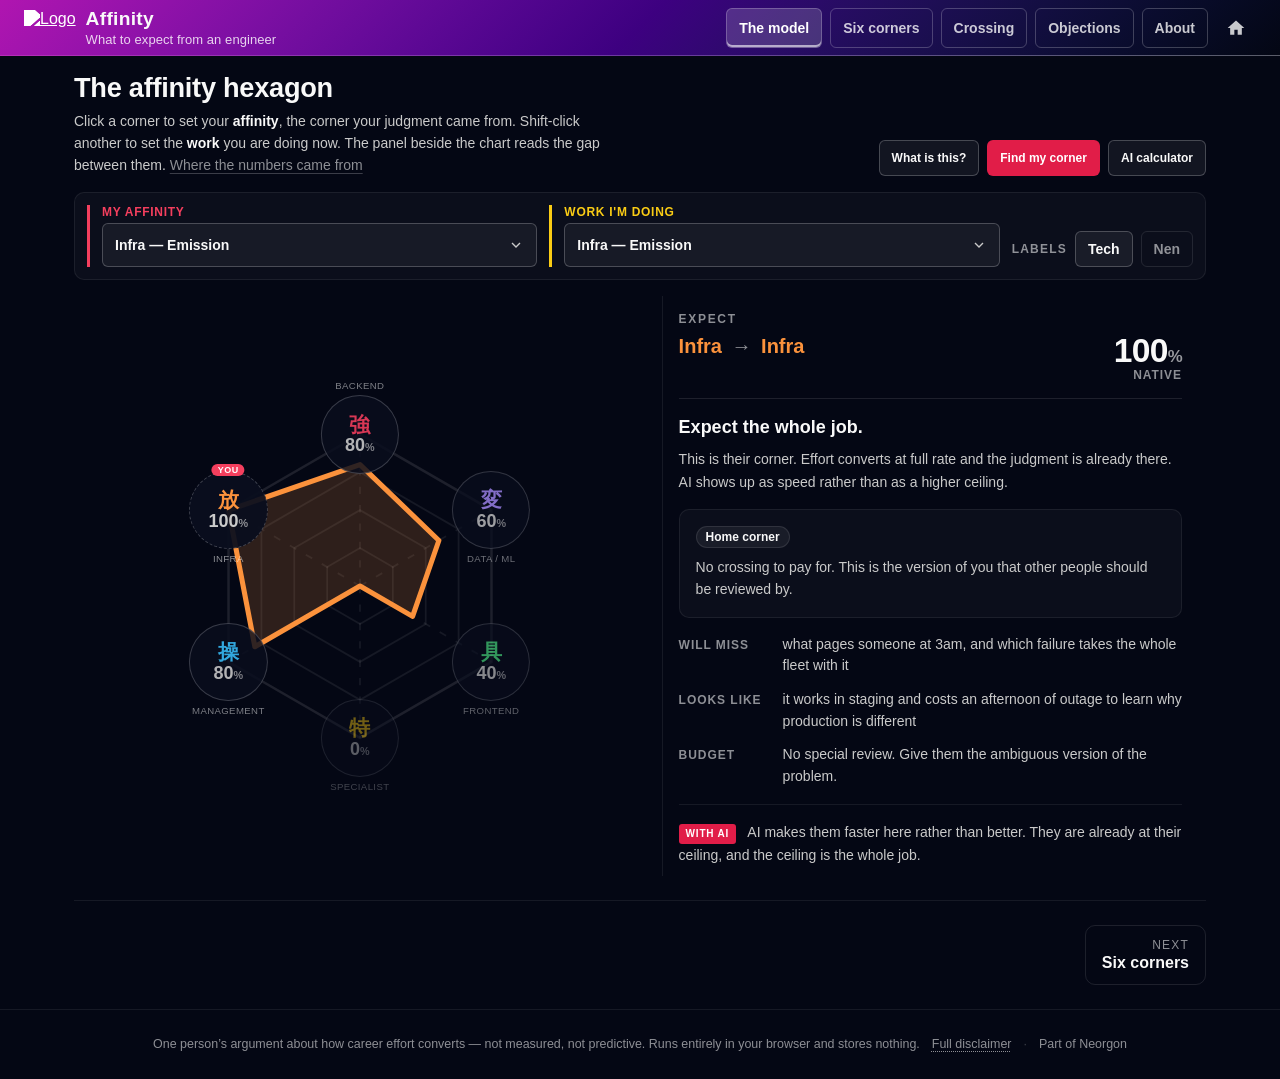
==== commit ba05c8d2: "01" ====
--- a/index.html
+++ b/index.html
@@ -3,16 +3,16 @@
 <head>
   <meta charset="UTF-8">
   <meta name="viewport" content="width=device-width, initial-scale=1.0">
-  <title>Affinity | Nen Types for Tech Careers</title>
-  <meta name="description" content="A Hunter x Hunter Nen model for tech roles: why an infra engineer caps near 40% doing frontend, why AI amplifies affinity instead of replacing it, and why you cannot chase the Specialist">
-  <meta property="og:title" content="Affinity | Nen Types for Tech Careers">
-  <meta property="og:description" content="Map your tech role to a Nen type. See why affinity caps your ceiling, why AI multiplies it instead of moving it, and why Specialist cannot be chased">
+  <title>Affinity | What to expect from an engineer</title>
+  <meta name="description" content="A Hunter x Hunter Nen model for tech work: what to expect when someone works outside their corner, and why AI raises their output without raising their judgment">
+  <meta property="og:title" content="Affinity | What to expect from an engineer">
+  <meta property="og:description" content="Two layers: the corner your judgment came from, and the corner your job is in. The gap tells you what to expect.">
   <meta property="og:type" content="website">
   <meta property="og:url" content="https://affinity.neorgon.com/">
   <meta property="og:site_name" content="Neorgon">
   <meta name="twitter:card" content="summary_large_image">
-  <meta name="twitter:title" content="Affinity | Nen Types for Tech Careers">
-  <meta name="twitter:description" content="Map your tech role to a Nen type and see why AI amplifies affinity instead of replacing it">
+  <meta name="twitter:title" content="Affinity | What to expect from an engineer">
+  <meta name="twitter:description" content="Why AI raises output without raising judgment, and what that means for who you put on what">
   <meta name="robots" content="noindex, nofollow">
   <link rel="canonical" href="https://affinity.neorgon.com/">
   <meta property="og:locale" content="en_US">
@@ -30,39 +30,23 @@
   <script defer src="js/neorgon-header.js"></script>
   <link rel="stylesheet" href="css/neorgon-footer.css">
   <script defer src="js/neorgon-footer.js"></script>
-  <script type="application/ld+json">
-  {
-    "@context": "https://schema.org",
-    "@type": "WebApplication",
-    "name": "Affinity",
-    "description": "A Hunter x Hunter Nen model applied to tech careers: affinity caps your ceiling per role, AI amplifies affinity instead of replacing it, and Specialist cannot be chased directly.",
-    "url": "https://affinity.neorgon.com/",
-    "applicationCategory": "EducationalApplication",
-    "operatingSystem": "Any",
-    "offers": { "@type": "Offer", "price": "0", "priceCurrency": "USD" },
-    "author": { "@type": "Organization", "name": "Neorgon", "url": "https://neorgon.com/" }
-  }
-  </script>
 </head>
 <body>
 
   <a class="skip-link" href="#main">Skip to content</a>
 
-  <header class="header-bar" data-header-mode="content">
+  <header class="header-bar" data-header-mode="app">
     <div class="header-logo">
       <a href="https://neorgon.com/" target="_blank" rel="noopener noreferrer">
         <img src="https://cdn.neorgon.org/v1.0.0/energon-classic-logo.png" class="header-logo-img" alt="Logo">
       </a>
       <a href="./" class="header-title-link">
         <h1>Affinity</h1>
-        <div class="header-subtitle">Nen types for tech careers</div>
+        <div class="header-subtitle">What to expect from an engineer</div>
       </a>
     </div>
     <div class="header-right">
-      <div class="header-actions">
-        <button class="btn btn--ghost btn--sm" id="quizBtn" data-keep-mobile>Find your type</button>
-        <button class="btn btn--ghost btn--sm" id="calcBtn">AI calculator</button>
-      </div>
+      <nav class="header-actions page-nav" id="pageNav" aria-label="Sections" data-keep-mobile></nav>
       <a class="header-home" href="https://neorgon.com/" title="neorgon.com" aria-label="Neorgon home">
         <svg viewBox="0 0 24 24" fill="currentColor" xmlns="http://www.w3.org/2000/svg">
           <path d="M10 20v-6h4v6h5v-8h3L12 3 2 12h3v8z"/>
@@ -72,86 +56,67 @@
   </header>
 
   <main id="main">
-    <div class="container stack stack--loose">
+    <div class="container--console">
 
-      <!-- Hero -->
-      <section class="hero">
-        <p class="hero__eyebrow">Efficiency vs. affinity</p>
-        <h2 class="hero__title">Your role is a Nen type. Affinity sets the ceiling.</h2>
-        <p class="hero__lead">
-          In Hunter x Hunter, every user is born to one of six Nen types. You hit 100% in your own
-          type, and lose about 20% for every step away from it. Tech works the same way. Pick your
-          role below, then watch what happens when you try to work in someone else's corner, with or
-          without AI.
-        </p>
-        <div class="hero__cta">
-          <button class="btn btn--primary" id="heroQuizBtn">Find your type</button>
-          <button class="btn btn--secondary" id="heroCalcBtn">Open the AI calculator</button>
+      <section class="console-head" aria-labelledby="hex-title">
+        <div class="console-head__titles">
+          <h2 class="console-head__title" id="hex-title">The affinity hexagon</h2>
+          <p class="console-head__lead">
+            Click a corner to set your <strong>affinity</strong>, the corner your judgment came from.
+            Shift-click another to set the <strong>work</strong> you are doing now. The panel beside
+            the chart reads the gap between them.
+            <a class="console-head__src" href="about.html#origin">Where the numbers came from</a>
+          </p>
+        </div>
+        <div class="console-head__actions">
+          <button type="button" class="btn btn--secondary btn--sm" data-open-intro>What is this?</button>
+          <button type="button" class="btn btn--primary btn--sm" data-open-quiz>Find my corner</button>
+          <button type="button" class="btn btn--secondary btn--sm" data-open-calc>AI calculator</button>
         </div>
       </section>
 
-      <!-- Interactive hexagon -->
-      <section class="section" aria-labelledby="hex-title">
-        <div class="section__titles">
-          <h2 class="section__title" id="hex-title">The affinity hexagon</h2>
-          <p class="section__lead">
-            Tap a type to make it your born type. Every other corner dims to show how far your
-            affinity carries you: 100 → 80 → 60 → 40. Opposite corners are the hardest crossings.
-          </p>
+      <div class="hex-controls" id="hexPickers"></div>
+
+      <div class="hex-wrap">
+        <div class="hex-panel">
+          <div class="hex-stage" id="hexStage" role="group" aria-label="Affinity hexagon"></div>
         </div>
-        <div class="hex-wrap">
-          <div class="hex-stage" id="hexStage" role="group" aria-label="Nen affinity hexagon"></div>
-          <div class="hex-readout" id="hexReadout" aria-live="polite"></div>
-        </div>
-      </section>
+        <div class="hex-readout" id="hexReadout" aria-live="polite"></div>
+      </div>
+    </div>
 
-      <!-- Role cards -->
-      <section class="section" aria-labelledby="roles-title">
-        <div class="section__titles">
-          <h2 class="section__title" id="roles-title">The six types</h2>
-          <p class="section__lead">Each Nen type, the tech role it maps to, and what AI actually does for it.</p>
-        </div>
-        <div class="role-grid" id="roleGrid"></div>
-      </section>
-
-      <!-- Specialist explainer -->
-      <section class="section" aria-labelledby="spec-title" id="specialistSection"></section>
-
-      <!-- The AI law -->
-      <section class="section" aria-labelledby="ailaw-title">
-        <div class="section__titles">
-          <h2 class="section__title" id="ailaw-title">The AI law</h2>
-        </div>
-        <div class="card ailaw">
-          <p><strong>AI is aura, not a type change.</strong> Handing someone an AI does not move them
-          to another corner of the hexagon. It scales the affinity they already have.</p>
-          <p>A native Conjurer (frontend) with AI operates near 100%. An Emitter (infra) pointed at the
-          same frontend work is still in the opposite corner, capped near 40%, no matter how much AI
-          they pour in. The bucket is the same size; AI just fills it faster.</p>
-          <p class="ailaw__punch">The lesson is not "learn everything." It is: find your corner, train it to
-          100%, and let AI multiply the affinity you were built for, instead of trying to buy an
-          affinity you do not have.</p>
-        </div>
-      </section>
+    <div class="console-pager">
+      <nav class="pager" id="pager" aria-label="Page navigation"></nav>
     </div>
   </main>
 
-  <!-- Quiz modal -->
+  <div class="modal modal--intro" id="introModal" hidden>
+    <div class="modal__backdrop" data-modal-close tabindex="-1" aria-hidden="true"></div>
+    <div class="modal__dialog modal__dialog--intro" role="dialog" aria-modal="true" aria-labelledby="introModalTitle" tabindex="-1">
+      <header class="modal__header modal__header--bare">
+        <h2 class="visually-hidden" id="introModalTitle">About this chart</h2>
+        <button type="button" class="btn btn--ghost btn--icon" data-modal-close aria-label="Close dialog">
+          <svg width="20" height="20" viewBox="0 0 24 24" fill="none" stroke="currentColor" stroke-width="2" aria-hidden="true"><path d="M18 6L6 18M6 6l12 12"/></svg>
+        </button>
+      </header>
+      <div class="modal__body intro" id="introBody"></div>
+    </div>
+  </div>
+
   <div class="modal" id="quizModal" hidden>
     <div class="modal__backdrop" data-modal-close tabindex="-1" aria-hidden="true"></div>
     <div class="modal__dialog modal__dialog--wide" role="dialog" aria-modal="true" aria-labelledby="quizModalTitle" tabindex="-1">
       <header class="modal__header">
-        <h2 id="quizModalTitle">Find your type</h2>
+        <h2 id="quizModalTitle">Find your corner</h2>
         <button type="button" class="btn btn--ghost btn--icon" data-modal-close aria-label="Close dialog">
           <svg width="20" height="20" viewBox="0 0 24 24" fill="none" stroke="currentColor" stroke-width="2" aria-hidden="true"><path d="M18 6L6 18M6 6l12 12"/></svg>
         </button>
       </header>
-      <div class="modal__body" id="quizBody"></div>
+      <div class="modal__body" id="quizBody" aria-live="polite"></div>
       <footer class="modal__footer" id="quizFooter"></footer>
     </div>
   </div>
 
-  <!-- Calculator modal -->
   <div class="modal" id="calcModal" hidden>
     <div class="modal__backdrop" data-modal-close tabindex="-1" aria-hidden="true"></div>
     <div class="modal__dialog modal__dialog--wide" role="dialog" aria-modal="true" aria-labelledby="calcModalTitle" tabindex="-1">
@@ -165,8 +130,14 @@
     </div>
   </div>
 
-  <footer class="neo-footer" data-footer-mode="content">
-    A career-reflection toy, not a verdict. Runs entirely in your browser. Hunter x Hunter is © Yoshihiro Togashi; this is unaffiliated fan commentary.
+  <footer class="neo-footer" data-footer-mode="minimal">
+    One person&rsquo;s argument about how career effort converts &mdash; not measured, not predictive. Runs entirely in your browser and stores nothing.
+    <template data-neo-disclaimer data-label="Full disclaimer" data-title="What this model is, and what it is not">
+      <p>Nothing here is measured, validated, or predictive, and the percentages are illustrative. The whole thing is one person&rsquo;s argument about how career effort converts, borrowed from a manga power system.</p>
+      <p><strong>Use it on yourself.</strong> Do not use it to type a colleague, screen a candidate, staff a project, or decide who gets promoted &mdash; and do not use it to talk yourself out of a switch you want.</p>
+      <p>Hunter x Hunter and Nen are the work of Yoshihiro Togashi, published by Shueisha. This site is unaffiliated commentary and reproduces no art or text from the series.</p>
+      <p>Everything runs in your browser. Nothing you enter is stored or sent anywhere.</p>
+    </template>
   </footer>
 
   <script type="module" src="js/app.js"></script>
--- a/css/style.css
+++ b/css/style.css
@@ -46,14 +46,16 @@
   --surface-1: rgba(255,255,255,.03);
   --surface-2: rgba(255,255,255,.06);
   --surface-toast: #1a1730;
+  /* Opaque panel for anything that floats over the page (see .modal__dialog). */
+  --surface-panel: #0d1225;
   --border-subtle: rgba(255,255,255,.07);
   --border: rgba(255,255,255,.1);
   --border-strong: rgba(255,255,255,.22);
   --text-primary: #f9f9f9;
   --text-secondary: #cacaca;
   --text-muted: rgba(255,255,255,.55);
-  --accent: #0063e5;
-  --accent-bright: #0080ff;
+  --accent: #e11d48;
+  --accent-bright: #f43f5e;
   --danger: #e11d48;
   --danger-hover: #f43f5e;
   --font: 'Avenir Next', -apple-system, BlinkMacSystemFont, 'Segoe UI', Roboto, Oxygen, Ubuntu, Cantarell, sans-serif;
@@ -141,9 +143,9 @@
   min-width: 0;
 }
 .section__title {
-  font-size: var(--text-xl);
-  font-weight: 600;
-  letter-spacing: 0.02em;
+  font-size: var(--text-2xl);
+  font-weight: 700;
+  letter-spacing: -0.01em;
   color: var(--text-primary);
 }
 .section__lead {
@@ -420,9 +422,15 @@
 .modal__backdrop {
   position: absolute;
   inset: 0;
-  background: rgba(2, 4, 12, 0.72);
-  backdrop-filter: blur(4px);
-}
+  background: rgba(2, 4, 12, 0.78);
+  backdrop-filter: blur(6px);
+}
+/*
+ * GOTCHA: a dialog surfaced with var(--surface-1) is rgba(255,255,255,.03),
+ * i.e. all but transparent. Stacked over a blurred backdrop the page shows
+ * straight through the copy and the modal becomes hard to read. Dialogs get
+ * an opaque panel colour, never a translucent surface token.
+ */
 .modal__dialog {
   position: relative;
   z-index: 1;
@@ -431,7 +439,7 @@
   width: min(100%, 440px);
   max-height: min(88vh, 560px);
   overflow: hidden;
-  background: var(--surface-1);
+  background: var(--surface-panel);
   border: 1px solid var(--border-strong);
   border-radius: var(--radius-lg);
   box-shadow: var(--shadow-modal);
@@ -620,58 +628,26 @@
 
 .container { max-width: 1020px; }
 
-/* ── Hero ──────────────────────────────────────────────────── */
-.hero {
-  text-align: center;
-  padding: var(--space-8) 0 var(--space-4);
-  display: flex;
-  flex-direction: column;
-  align-items: center;
-  gap: var(--space-4);
-}
-.hero__eyebrow {
-  font-size: var(--text-sm);
-  letter-spacing: 0.16em;
-  text-transform: uppercase;
-  color: var(--accent-bright);
-  font-weight: 600;
-}
-.hero__title {
-  font-size: clamp(1.7rem, 4.5vw, 2.6rem);
-  font-weight: 700;
-  line-height: 1.12;
-  max-width: 18ch;
-  background: linear-gradient(120deg, #fff, #cbd5f5 60%, var(--accent-bright));
-  -webkit-background-clip: text;
-  background-clip: text;
-  color: transparent;
-}
-.hero__lead {
-  font-size: var(--text-lg);
-  color: var(--text-secondary);
-  line-height: 1.55;
-  max-width: 60ch;
-}
-.hero__cta {
-  display: flex;
-  flex-wrap: wrap;
-  gap: var(--space-3);
-  justify-content: center;
-  margin-top: var(--space-2);
-}
 
 /* ── Hexagon ───────────────────────────────────────────────── */
 .hex-wrap {
   display: grid;
-  grid-template-columns: minmax(0, 1fr) minmax(0, 0.9fr);
-  gap: var(--space-8);
-  align-items: center;
-}
+  grid-template-columns: minmax(0, 1.05fr) minmax(0, 1fr);
+  gap: var(--space-4);
+  align-items: stretch;
+  flex: 1;
+  min-height: 0;
+}
+/* Sized off the row height rather than the page width, so the chart
+   shrinks to share a screen with the readout instead of pushing it
+   below the fold. */
 .hex-stage {
   position: relative;
-  width: 100%;
-  max-width: 460px;
   aspect-ratio: 1 / 1;
+  height: min(100%, 460px);
+  max-height: 100%;
+  width: auto;
+  max-width: 100%;
   margin: 0 auto;
 }
 .hex-web {
@@ -681,19 +657,29 @@
   height: 100%;
   overflow: visible;
 }
-.hex-web polygon {
-  fill: rgba(255,255,255,0.015);
-  stroke: var(--border);
-  stroke-width: 0.5;
-}
+.hex-ring {
+  fill: none;
+  stroke: rgba(255,255,255,0.07);
+  stroke-width: 0.4;
+}
+.hex-ring:last-child { stroke: var(--border); stroke-width: 0.55; }
 .hex-spokes line {
   stroke: var(--border-subtle);
   stroke-width: 0.4;
+  stroke-dasharray: 1.6 2.4;
+}
+.hex-shape {
+  fill: var(--shape-accent);
+  fill-opacity: 0.17;
+  stroke: var(--shape-accent);
+  stroke-width: 1.1;
+  stroke-linejoin: round;
+  transition: fill 320ms, stroke 320ms;
 }
 .hex-node {
   position: absolute;
   transform: translate(-50%, -50%);
-  width: clamp(72px, 20%, 96px);
+  width: clamp(60px, 17%, 82px);
   aspect-ratio: 1 / 1;
   display: flex;
   flex-direction: column;
@@ -702,56 +688,50 @@
   gap: 1px;
   border-radius: 50%;
   border: 1.5px solid var(--border-strong);
-  background: rgba(10, 14, 30, 0.92);
+  background: rgba(10, 14, 30, 0.94);
   color: var(--text-secondary);
   font-family: inherit;
   cursor: pointer;
+  /* Distance from the born corner reads as fade, matching the copy. */
+  opacity: calc(0.44 + (var(--eff, 100) / 100) * 0.56);
   transition: transform var(--dur) var(--ease-snap), border-color var(--dur),
-              box-shadow var(--dur), color var(--dur), background var(--dur);
+              box-shadow var(--dur), color var(--dur), background var(--dur),
+              opacity 320ms;
   -webkit-tap-highlight-color: transparent;
 }
 .hex-node:hover {
   transform: translate(-50%, -50%) scale(1.06);
   border-color: var(--node-accent);
   color: var(--text-primary);
-}
-.hex-node.is-born {
-  border-color: var(--node-accent);
-  background: color-mix(in srgb, var(--node-accent) 20%, rgba(10,14,30,0.95));
-  color: #fff;
-  box-shadow: 0 0 0 4px color-mix(in srgb, var(--node-accent) 22%, transparent),
-              0 8px 24px color-mix(in srgb, var(--node-accent) 30%, transparent);
+  opacity: 1;
 }
 .hex-node__kanji {
-  font-size: 1.15rem;
+  font-size: 1.3rem;
   line-height: 1;
   color: var(--node-accent);
   font-weight: 700;
 }
-.hex-node.is-born .hex-node__kanji { color: #fff; }
 .hex-node__pct { font-size: var(--text-lg); font-weight: 700; line-height: 1; }
 .hex-node__pct small { font-size: 0.6em; font-weight: 600; opacity: 0.7; }
+/* Names sit outside the disc so long ones never break the circle. */
 .hex-node__name {
-  font-size: 0.62rem;
-  letter-spacing: 0.03em;
+  position: absolute;
+  top: 100%;
+  left: 50%;
+  transform: translateX(-50%);
+  margin-top: 5px;
+  font-size: 0.6rem;
+  letter-spacing: 0.04em;
   text-transform: uppercase;
-  opacity: 0.85;
-}
-
-.hex-readout__lead { font-size: var(--text-lg); line-height: 1.5; margin-bottom: var(--space-4); }
-.hex-readout__list { list-style: none; display: flex; flex-direction: column; gap: var(--space-2); }
-.hex-readout__list li {
-  font-size: var(--text-sm);
-  color: var(--text-secondary);
-  padding-left: var(--space-4);
-  position: relative;
-}
-.hex-readout__list li::before {
-  content: "";
-  position: absolute; left: 0; top: 0.55em;
-  width: 6px; height: 6px; border-radius: 50%;
-  background: var(--accent-bright);
-}
+  white-space: nowrap;
+  color: var(--text-muted);
+}
+.hex-node[data-corner="0"] .hex-node__name {
+  top: auto;
+  bottom: 100%;
+  margin: 0 0 5px;
+}
+
 
 /* ── Role cards ────────────────────────────────────────────── */
 .role-grid {
@@ -814,6 +794,44 @@
   border-top: 1px solid var(--border-subtle);
   padding-top: var(--space-3);
   margin-top: auto;
+}
+
+.role-card__more { margin-top: var(--space-2); }
+.role-card__more > summary {
+  display: flex;
+  align-items: center;
+  gap: var(--space-2);
+  padding: var(--space-2) 0;
+  font-size: var(--text-xs);
+  font-weight: 700;
+  text-transform: uppercase;
+  letter-spacing: 0.08em;
+  color: var(--card-accent);
+  cursor: pointer;
+  list-style: none;
+}
+.role-card__more > summary::-webkit-details-marker { display: none; }
+.role-card__more > summary::after {
+  content: "+";
+  font-size: var(--text-base);
+  line-height: 1;
+}
+.role-card__more[open] > summary::after { content: "−"; }
+.role-card__more > summary:hover { filter: brightness(1.2); }
+.role-card__signals { list-style: none; display: flex; flex-direction: column; gap: var(--space-2); }
+.role-card__signals li {
+  position: relative;
+  padding-left: var(--space-4);
+  font-size: var(--text-sm);
+  line-height: 1.5;
+  color: var(--text-secondary);
+}
+.role-card__signals li::before {
+  content: "›";
+  position: absolute;
+  left: 0;
+  color: var(--card-accent);
+  font-weight: 700;
 }
 
 /* ── Specialist section ────────────────────────────────────── */
@@ -906,27 +924,61 @@
 
 /* ── Calculator ────────────────────────────────────────────── */
 .calc-lead { font-size: var(--text-sm); color: var(--text-secondary); line-height: 1.5; margin-bottom: var(--space-4); }
-.calc-selects { display: grid; grid-template-columns: 1fr 1fr; gap: var(--space-3); margin-bottom: var(--space-4); }
-.calc-field { display: flex; flex-direction: column; gap: 6px; }
+/* minmax(0,…) keeps a long <option> from forcing the track wider than the dialog. */
+.calc-selects { display: grid; grid-template-columns: repeat(2, minmax(0, 1fr)); gap: var(--space-3); margin-bottom: var(--space-4); }
+.calc-field { display: flex; flex-direction: column; gap: 6px; min-width: 0; }
+.calc-field select { width: 100%; min-width: 0; }
 .calc-field span { font-size: var(--text-xs); text-transform: uppercase; letter-spacing: 0.06em; color: var(--text-muted); font-weight: 700; }
-.calc-field select {
+/* One select treatment for the whole site: the browser default is a
+   white box that reads as broken against the dark surface. */
+.calc-field select,
+.layer-field select {
+  appearance: none;
   padding: var(--space-3);
-  border: 1px solid var(--border);
+  padding-right: var(--space-8);
+  min-height: var(--control-height);
+  border: 1px solid var(--border-strong);
   border-radius: var(--radius-sm);
-  background: var(--surface-1);
+  background-color: rgba(255,255,255,0.05);
+  background-image: url("data:image/svg+xml,%3Csvg xmlns='http://www.w3.org/2000/svg' viewBox='0 0 24 24' fill='none' stroke='%23cacaca' stroke-width='2'%3E%3Cpath d='M6 9l6 6 6-6'/%3E%3C/svg%3E");
+  background-repeat: no-repeat;
+  background-position: right var(--space-3) center;
+  background-size: 16px;
   color: var(--text-primary);
   font-family: inherit;
   font-size: var(--text-sm);
-}
+  font-weight: 600;
+  cursor: pointer;
+  transition: border-color var(--dur), background-color var(--dur);
+}
+.calc-field select:hover,
+.layer-field select:hover { border-color: var(--accent-bright); background-color: rgba(255,255,255,0.08); }
+.calc-field select option,
+.layer-field select option { background: #12162a; color: var(--text-primary); }
 .calc-slider { margin-bottom: var(--space-6); }
 .calc-slider label { display: flex; justify-content: space-between; font-size: var(--text-sm); color: var(--text-secondary); margin-bottom: var(--space-2); }
 .calc-slider strong { color: var(--accent-bright); }
 .calc-slider input[type="range"] { width: 100%; accent-color: var(--accent-bright); }
 
-.calc-meter { display: flex; flex-direction: column; gap: var(--space-3); margin-bottom: var(--space-4); }
-.calc-meter__row { display: flex; align-items: center; gap: var(--space-3); }
-.calc-meter__label { flex: 0 0 96px; font-size: var(--text-sm); color: var(--text-muted); }
-.calc-meter__track { position: relative; flex: 1; height: 14px; background: var(--surface-2); border-radius: 7px; overflow: hidden; }
+.calc-meter { display: flex; flex-direction: column; gap: var(--space-4); margin-bottom: var(--space-4); }
+.calc-meter__caption { font-size: var(--text-sm); color: var(--text-muted); }
+.calc-meter__caption strong { color: var(--text-secondary); }
+/* Top padding leaves room for the ceiling tick's label above the bar. */
+.calc-meter__row { display: flex; align-items: center; gap: var(--space-3); padding-top: 14px; }
+.calc-meter__label {
+  flex: 0 0 150px;
+  display: flex;
+  flex-direction: column;
+  gap: 2px;
+  font-size: var(--text-sm);
+  font-weight: 600;
+  color: var(--text-secondary);
+}
+.calc-meter__label small { font-size: var(--text-xs); font-weight: 400; color: var(--text-muted); }
+/* The track stays unclipped so the ceiling tick can overhang it; the
+   fills are clipped by their own wrapper instead. */
+.calc-meter__track { position: relative; flex: 1; height: 14px; background: var(--surface-2); border-radius: 7px; }
+.calc-meter__fills { position: absolute; inset: 0; border-radius: 7px; overflow: hidden; }
 .calc-meter__fill { position: absolute; top: 0; height: 100%; }
 .calc-meter__fill--base { left: 0; background: color-mix(in srgb, var(--task) 75%, #fff 0%); border-radius: 7px; transition: width var(--dur); }
 .calc-meter__fill--ai {
@@ -946,19 +998,777 @@
   background: rgba(255,255,255,0.02);
 }
 .calc-verdict strong { color: var(--text-primary); }
-.calc-verdict--native, .calc-verdict--strong { border-left-color: #4ade80; }
-.calc-verdict--workable { border-left-color: #38bdf8; }
-.calc-verdict--capped, .calc-verdict--marginal { border-left-color: #fbbf24; }
-.calc-verdict--locked { border-left-color: #f43f5e; }
+.calc-verdict:has([data-band="native"]) { border-left-color: #4ade80; }
+.calc-verdict:has([data-band="cheap"]) { border-left-color: #38bdf8; }
+.calc-verdict:has([data-band="expensive"]) { border-left-color: #fbbf24; }
+.calc-verdict:has([data-band="very-expensive"]) { border-left-color: #fb923c; }
+.calc-verdict:has([data-band="no-direct-route"]) { border-left-color: #f43f5e; }
+
+
+/* ── Use guide ─────────────────────────────────────────────── */
+.use-guide {
+  display: grid;
+  grid-template-columns: repeat(auto-fit, minmax(280px, 1fr));
+  gap: var(--space-4);
+  margin-bottom: var(--space-8);
+}
+.use-guide__col {
+  padding: var(--space-6);
+  border: 1px solid var(--border);
+  border-radius: var(--radius-lg);
+  background: var(--surface-1);
+}
+.use-guide__col h3 { font-size: var(--text-base); margin-bottom: var(--space-4); }
+.use-guide__col--do { border-top: 3px solid #4ade80; }
+.use-guide__col--do h3 { color: #4ade80; }
+.use-guide__col--dont { border-top: 3px solid #f43f5e; }
+.use-guide__col--dont h3 { color: #f43f5e; }
+.use-guide__col ul { list-style: none; display: flex; flex-direction: column; gap: var(--space-3); }
+.use-guide__col li {
+  position: relative;
+  padding-left: var(--space-6);
+  font-size: var(--text-sm);
+  line-height: 1.55;
+  color: var(--text-secondary);
+}
+.use-guide__col li::before { position: absolute; left: 0; font-weight: 700; }
+.use-guide__col--do li::before { content: "+"; color: #4ade80; }
+.use-guide__col--dont li::before { content: "−"; color: #f43f5e; }
+
+/* ── FAQ ───────────────────────────────────────────────────── */
+.faq { display: flex; flex-direction: column; gap: var(--space-8); }
+.faq-group__name {
+  font-size: var(--text-xs);
+  text-transform: uppercase;
+  letter-spacing: 0.14em;
+  color: var(--text-muted);
+  padding-bottom: var(--space-2);
+  margin-bottom: var(--space-3);
+  border-bottom: 1px solid var(--border-subtle);
+}
+.faq-item { border-bottom: 1px solid var(--border-subtle); }
+.faq-item__q {
+  display: flex;
+  align-items: flex-start;
+  gap: var(--space-3);
+  padding: var(--space-4) 0;
+  font-size: var(--text-base);
+  font-weight: 600;
+  color: var(--text-primary);
+  cursor: pointer;
+  list-style: none;
+}
+.faq-item__q::-webkit-details-marker { display: none; }
+.faq-item__q::before {
+  content: "+";
+  flex: 0 0 auto;
+  width: 1.2em;
+  color: var(--accent-bright);
+  font-weight: 700;
+  transition: transform var(--dur) var(--ease-snap);
+}
+.faq-item[open] > .faq-item__q::before { content: "−"; }
+.faq-item__q:hover { color: var(--accent-bright); }
+.faq-item__a {
+  padding: 0 0 var(--space-6) calc(1.2em + var(--space-3));
+  font-size: var(--text-sm);
+  line-height: 1.65;
+  color: var(--text-secondary);
+  max-width: 78ch;
+}
+
+
+/* ── Page navigation ───────────────────────────────────────── */
+.page-nav {
+  display: flex;
+  align-items: center;
+  gap: var(--space-1);
+  min-width: 0;
+  overflow-x: auto;
+  scrollbar-width: none;
+  -ms-overflow-style: none;
+}
+.page-nav::-webkit-scrollbar { display: none; }
+.page-nav__short { display: none; }
+.page-nav__link {
+  display: inline-flex;
+  align-items: center;
+  height: var(--header-control-h, 40px);
+  padding: 0 var(--space-3);
+  border-radius: var(--radius-sm);
+  font-size: var(--text-sm);
+  font-weight: 600;
+  color: rgba(255,255,255,0.78);
+  text-decoration: none;
+  white-space: nowrap;
+  transition: background var(--dur), color var(--dur);
+}
+.page-nav__link:hover { background: rgba(255,255,255,0.12); color: #fff; }
+.page-nav__link.is-current {
+  color: #fff;
+  background: rgba(255,255,255,0.16);
+  box-shadow: inset 0 -2px 0 rgba(255,255,255,0.6);
+}
+
+/* ── Pager ─────────────────────────────────────────────────── */
+.pager {
+  display: flex;
+  justify-content: space-between;
+  gap: var(--space-4);
+  padding-top: var(--space-6);
+  border-top: 1px solid var(--border-subtle);
+}
+.pager__link {
+  display: flex;
+  flex-direction: column;
+  gap: 2px;
+  padding: var(--space-3) var(--space-4);
+  border: 1px solid var(--border);
+  border-radius: var(--radius);
+  text-decoration: none;
+  transition: border-color var(--dur), background var(--dur);
+  min-width: 0;
+}
+.pager__link:hover { border-color: var(--border-strong); background: var(--surface-1); }
+.pager__link--next { text-align: right; margin-left: auto; }
+.pager__dir { font-size: var(--text-xs); text-transform: uppercase; letter-spacing: 0.1em; color: var(--text-muted); }
+.pager__label { font-size: var(--text-base); font-weight: 600; color: var(--text-primary); }
+
+/* ── Page head (non-home pages) ────────────────────────────── */
+.page-head { display: flex; flex-direction: column; gap: var(--space-3); padding-top: var(--space-4); }
+.page-head__title {
+  font-size: clamp(1.6rem, 3.6vw, 2.2rem);
+  font-weight: 700;
+  line-height: 1.15;
+  letter-spacing: -0.015em;
+  max-width: 20ch;
+}
+.page-head__lead { font-size: var(--text-lg); line-height: 1.55; color: var(--text-secondary); max-width: 62ch; }
+
+/* ── Prose treatments (break up the wall of text) ──────────── */
+.lede {
+  font-size: var(--text-lg);
+  line-height: 1.5;
+  color: var(--text-primary);
+  max-width: 60ch;
+}
+.callout {
+  position: relative;
+  padding: var(--space-6);
+  padding-left: var(--space-8);
+  border-radius: var(--radius);
+  border: 1px solid var(--border);
+  background: var(--surface-1);
+  font-size: var(--text-base);
+  line-height: 1.6;
+  color: var(--text-secondary);
+  max-width: 72ch;
+}
+.callout::before {
+  content: "";
+  position: absolute;
+  left: 0; top: var(--space-4); bottom: var(--space-4);
+  width: 3px;
+  border-radius: 3px;
+  background: var(--accent-bright);
+}
+.callout--key { color: var(--text-primary); font-weight: 500; }
+.callout--warn::before { background: #facc15; }
+
+
+.split { display: grid; grid-template-columns: repeat(auto-fit, minmax(280px, 1fr)); gap: var(--space-6); }
+.split__col {
+  padding: var(--space-6);
+  border: 1px solid var(--border);
+  border-radius: var(--radius-lg);
+  background: var(--surface-1);
+  display: flex; flex-direction: column; gap: var(--space-2);
+}
+.split__h { font-size: var(--text-xl); font-weight: 700; }
+.split__lead { font-size: var(--text-sm); color: var(--accent-bright); font-weight: 600; }
+.split__col p:last-child { font-size: var(--text-sm); line-height: 1.6; color: var(--text-secondary); }
+
+/* ── Hexagon controls ──────────────────────────────────────────
+ * One row, deliberately short. Explaining the two layers is the
+ * intro's job; this bar only has to let you change them.
+ */
+.layer-field {
+  display: flex;
+  flex-direction: column;
+  gap: var(--space-1);
+  min-width: 0;
+  padding-left: var(--space-3);
+  border-left: 3px solid var(--layer-accent, var(--border-strong));
+}
+.layer-field--you { --layer-accent: var(--accent-bright); }
+.layer-field--work { --layer-accent: #facc15; }
+.layer-field__name {
+  font-size: var(--text-xs);
+  font-weight: 700;
+  letter-spacing: 0.06em;
+  text-transform: uppercase;
+  color: var(--layer-accent);
+}
+.layer-field select { width: 100%; min-width: 0; }
+
+.label-toggle { display: flex; align-items: center; gap: var(--space-2); flex-wrap: wrap; }
+.label-toggle__caption { font-size: var(--text-xs); text-transform: uppercase; letter-spacing: 0.1em; color: var(--text-muted); font-weight: 700; }
+.label-toggle__btn {
+  min-height: var(--control-height-sm);
+  padding: 0 var(--space-3);
+  border-radius: var(--radius-sm);
+  border: 1px solid var(--border);
+  background: transparent;
+  color: var(--text-muted);
+  font-family: inherit;
+  font-size: var(--text-sm);
+  font-weight: 600;
+  cursor: pointer;
+  transition: all var(--dur);
+}
+.label-toggle__btn:hover { color: var(--text-primary); border-color: var(--border-strong); }
+.label-toggle__btn.is-on { background: var(--surface-2); color: var(--text-primary); border-color: var(--border-strong); }
+
+/* ── Hexagon node flags ────────────────────────────────────── */
+.hex-node__flag {
+  position: absolute;
+  top: -8px;
+  left: 50%;
+  transform: translateX(-50%);
+  padding: 1px 6px;
+  border-radius: 999px;
+  font-size: 0.56rem;
+  font-weight: 700;
+  letter-spacing: 0.06em;
+  text-transform: uppercase;
+  background: #facc15;
+  color: var(--bg);
+  white-space: nowrap;
+}
+.hex-node__flag--you { background: var(--accent-bright); color: #fff; }
+.hex-node.is-affinity { opacity: 1; }
+.hex-node.is-work { border-style: dashed; }
+.hex-node.is-work:not(.is-affinity) { opacity: 1; border-color: #facc15; }
+
+/* ── Expectation readout ───────────────────────────────────── */
+.readout__head {
+  display: grid;
+  grid-template-columns: 1fr auto;
+  align-items: start;
+  gap: var(--space-2) var(--space-4);
+  padding-bottom: var(--space-4);
+  border-bottom: 1px solid var(--border);
+}
+.readout__eyebrow {
+  grid-column: 1 / -1;
+  font-size: var(--text-xs); text-transform: uppercase; letter-spacing: 0.14em;
+  color: var(--text-muted); font-weight: 700;
+}
+.readout__pair { font-size: var(--text-xl); font-weight: 700; line-height: 1.25; }
+.readout__a { color: var(--a); }
+.readout__w { color: var(--w); }
+.readout__arrow { color: var(--text-muted); margin: 0 var(--space-1); }
+.readout__score { text-align: right; display: flex; flex-direction: column; align-items: flex-end; }
+.readout__num { font-size: 2.1rem; font-weight: 700; line-height: 1; letter-spacing: -0.02em; }
+.readout__num small { font-size: 0.5em; opacity: 0.6; }
+.readout__band { font-size: var(--text-xs); text-transform: uppercase; letter-spacing: 0.08em; color: var(--text-muted); font-weight: 700; }
+
+.readout__verdict { font-size: var(--text-lg); font-weight: 600; line-height: 1.4; margin-top: var(--space-4); }
+.readout__detail { font-size: var(--text-sm); line-height: 1.6; color: var(--text-secondary); margin-top: var(--space-2); }
+
+.readout__crossing {
+  margin-top: var(--space-4);
+  padding: var(--space-4);
+  border-radius: var(--radius);
+  background: var(--surface-1);
+  border: 1px solid var(--border-subtle);
+}
+.readout__crossing p:last-child { font-size: var(--text-sm); line-height: 1.6; color: var(--text-secondary); }
+.chip {
+  display: inline-block;
+  margin-bottom: var(--space-2);
+  padding: 3px 9px;
+  border-radius: 999px;
+  background: var(--surface-2);
+  border: 1px solid var(--border);
+  font-size: var(--text-xs);
+  font-weight: 700;
+  color: var(--text-primary);
+}
+
+.readout__facts { margin-top: var(--space-4); display: flex; flex-direction: column; gap: var(--space-3); }
+.readout__facts > div { display: grid; grid-template-columns: 92px 1fr; gap: var(--space-3); align-items: baseline; }
+.readout__facts dt {
+  font-size: var(--text-xs); text-transform: uppercase; letter-spacing: 0.08em;
+  color: var(--text-muted); font-weight: 700;
+}
+.readout__facts dd { font-size: var(--text-sm); line-height: 1.55; color: var(--text-secondary); }
+
+.readout__ai {
+  margin-top: var(--space-4);
+  padding-top: var(--space-4);
+  border-top: 1px solid var(--border-subtle);
+  font-size: var(--text-sm);
+  line-height: 1.6;
+  color: var(--text-secondary);
+}
+.readout__ai-tag {
+  display: inline-block;
+  margin-right: var(--space-2);
+  padding: 2px 7px;
+  border-radius: 3px;
+  background: var(--accent);
+  color: #fff;
+  font-size: 0.625rem;
+  font-weight: 700;
+  letter-spacing: 0.08em;
+  text-transform: uppercase;
+}
+
+/* ── Crossing cards ────────────────────────────────────────── */
+.crossing-grid { display: grid; grid-template-columns: repeat(auto-fit, minmax(300px, 1fr)); gap: var(--space-4); }
+.crossing-card {
+  padding: var(--space-6);
+  border: 1px solid var(--border);
+  border-radius: var(--radius-lg);
+  background: var(--surface-1);
+  display: flex; flex-direction: column; gap: var(--space-2);
+  background-image: linear-gradient(90deg, color-mix(in srgb, var(--from) 12%, transparent), transparent 60%);
+}
+.crossing-card__path { display: flex; align-items: center; gap: var(--space-2); font-size: var(--text-sm); font-weight: 700; }
+.crossing-card__from { color: var(--from); }
+.crossing-card__to { color: var(--to); }
+.crossing-card__steps {
+  margin-left: auto;
+  font-size: var(--text-xs);
+  font-weight: 600;
+  color: var(--text-muted);
+  padding: 2px 8px;
+  border: 1px solid var(--border);
+  border-radius: 999px;
+}
+.crossing-card__name { font-size: var(--text-lg); font-weight: 700; }
+.crossing-card__reads { font-size: var(--text-sm); line-height: 1.6; color: var(--text-secondary); }
+
+/* ── The reveal test ───────────────────────────────────────── */
+.reveal {
+  margin-top: var(--space-8);
+  padding: var(--space-8);
+  border: 1px solid var(--border);
+  border-radius: var(--radius-lg);
+  background: var(--surface-1);
+}
+.reveal__eyebrow { font-size: var(--text-xs); text-transform: uppercase; letter-spacing: 0.14em; color: var(--accent-bright); font-weight: 700; }
+.reveal__q { font-size: var(--text-2xl); font-weight: 700; line-height: 1.25; margin: var(--space-2) 0 var(--space-6); max-width: 26ch; }
+.reveal__cols { display: grid; grid-template-columns: repeat(auto-fit, minmax(260px, 1fr)); gap: var(--space-6); }
+.reveal__col { padding-top: var(--space-4); border-top: 3px solid var(--border-strong); }
+.reveal__col h4 { font-size: var(--text-base); font-weight: 700; margin-bottom: var(--space-2); }
+.reveal__col p { font-size: var(--text-sm); line-height: 1.6; color: var(--text-secondary); }
+.reveal__col--cheap { border-top-color: #4ade80; }
+.reveal__col--cheap h4 { color: #4ade80; }
+.reveal__col--costly { border-top-color: #fb923c; }
+.reveal__col--costly h4 { color: #fb923c; }
+
+/* ── AI law ────────────────────────────────────────────────── */
+.ai-law { display: flex; flex-direction: column; gap: var(--space-6); }
+.ai-law__pair { display: grid; grid-template-columns: repeat(auto-fit, minmax(280px, 1fr)); gap: var(--space-4); }
+.ai-law__side {
+  padding: var(--space-6);
+  border: 1px solid var(--border);
+  border-radius: var(--radius-lg);
+  background: var(--surface-1);
+  border-top: 3px solid var(--side-accent);
+}
+.ai-law__side--yes { --side-accent: #4ade80; }
+.ai-law__side--no { --side-accent: #f43f5e; }
+.ai-law__num { font-size: var(--text-xs); text-transform: uppercase; letter-spacing: 0.1em; font-weight: 700; color: var(--side-accent); }
+.ai-law__side h3 { font-size: var(--text-xl); font-weight: 700; margin: var(--space-1) 0 var(--space-3); }
+.ai-law__side p { font-size: var(--text-sm); line-height: 1.6; color: var(--text-secondary); }
+.ai-law__cta { margin-top: 0; }
+
+/* ── Provenance ────────────────────────────────────────────── */
+
+/* ── Use guide (definition list form) ──────────────────────── */
+.use-guide__col dl { display: flex; flex-direction: column; gap: var(--space-4); }
+.use-guide__col dt { font-size: var(--text-sm); font-weight: 700; color: var(--text-primary); margin-bottom: 2px; }
+.use-guide__col dd { font-size: var(--text-sm); line-height: 1.55; color: var(--text-muted); }
+
+/* ── FAQ answers: concede then hold ────────────────────────── */
+.faq-item__a { padding: 0 0 var(--space-6) calc(1.2em + var(--space-3)); max-width: 74ch; display: flex; flex-direction: column; gap: var(--space-3); }
+.faq-item__tag {
+  display: inline-block;
+  margin-right: var(--space-2);
+  padding: 2px 7px;
+  border-radius: 3px;
+  font-size: 0.625rem;
+  font-weight: 700;
+  letter-spacing: 0.08em;
+  text-transform: uppercase;
+  background: var(--surface-2);
+  color: var(--text-muted);
+  vertical-align: 2px;
+}
+.faq-item__tag--hold { background: var(--accent); color: #fff; }
+.faq-item__concede { font-size: var(--text-sm); line-height: 1.65; color: var(--text-muted); }
+.faq-item__hold { font-size: var(--text-base); line-height: 1.6; color: var(--text-secondary); }
+
+/* ── Role card additions ───────────────────────────────────── */
+.role-card__body { font-size: var(--text-sm); line-height: 1.6; color: var(--text-secondary); }
+.role-card__craft {
+  padding: var(--space-3);
+  border-radius: var(--radius-sm);
+  background: rgba(255,255,255,0.03);
+  border-left: 2px solid var(--card-accent);
+}
+.role-card__craft p { font-size: var(--text-sm); line-height: 1.5; color: var(--text-secondary); }
+
+.visually-hidden {
+  position: absolute; width: 1px; height: 1px;
+  padding: 0; margin: -1px; overflow: hidden;
+  clip: rect(0 0 0 0); white-space: nowrap; border: 0;
+}
+
+/* ── The model page, as a one-screen console ───────────────────
+ *
+ * The chart and the panel that reads it have to be on screen at the
+ * same time, or every click costs a scroll up and back down. The
+ * container claims the viewport, the chart sizes off the row height
+ * instead of the page width, and the readout scrolls inside itself.
+ */
+.container--console {
+  max-width: 1180px;
+  width: 100%;
+  margin: 0 auto;
+  padding: var(--space-4) var(--space-6) var(--space-6);
+  display: flex;
+  flex-direction: column;
+  gap: var(--space-4);
+  /*
+   * A fixed height, not a minimum. A minimum lets the readout push the
+   * chart off the fold, which is the exact problem this layout exists
+   * to solve. The floor stops a short window squashing the chart to
+   * nothing; below it the page just scrolls.
+   * The header runs in app mode, so subtract that height, not --header-h.
+   */
+  height: calc(100dvh - var(--header-h-app, 56px));
+  min-height: 600px;
+}
+/* Navigation lives outside the console so it never claims fold space. */
+.console-pager { max-width: 1180px; width: 100%; margin: 0 auto; padding: 0 var(--space-6) var(--space-6); }
+
+.console-head {
+  display: flex;
+  flex-wrap: wrap;
+  align-items: flex-end;
+  justify-content: space-between;
+  gap: var(--space-4);
+}
+.console-head__titles { min-width: 0; flex: 1 1 360px; }
+.console-head__title {
+  font-size: clamp(1.3rem, 2.4vw, 1.7rem);
+  font-weight: 700;
+  line-height: 1.15;
+  letter-spacing: -0.01em;
+}
+.console-head__lead {
+  margin-top: var(--space-2);
+  font-size: var(--text-sm);
+  line-height: 1.55;
+  color: var(--text-secondary);
+  max-width: 68ch;
+}
+.console-head__lead strong { color: var(--text-primary); font-weight: 600; }
+.console-head__src {
+  color: var(--text-muted);
+  text-decoration: underline;
+  text-underline-offset: 3px;
+  text-decoration-color: var(--border-strong);
+  white-space: nowrap;
+}
+.console-head__src:hover { color: var(--accent-bright); text-decoration-color: currentColor; }
+.console-head__actions { display: flex; flex-wrap: wrap; gap: var(--space-2); }
+
+.hex-panel {
+  display: grid;
+  place-items: center;
+  min-width: 0;
+  min-height: 0;
+}
+
+/* ── Compact layer controls ────────────────────────────────── */
+.hex-controls {
+  display: grid;
+  grid-template-columns: minmax(0, 1fr) minmax(0, 1fr) auto;
+  align-items: end;
+  gap: var(--space-3);
+  padding: var(--space-3);
+  border: 1px solid var(--border-subtle);
+  border-radius: var(--radius);
+  background: var(--surface-1);
+}
+
+/* ── Readout panel ─────────────────────────────────────────── */
+.hex-readout {
+  min-width: 0;
+  min-height: 0;
+  overflow-y: auto;
+  padding: var(--space-4) var(--space-6) var(--space-4) var(--space-4);
+  border-left: 1px solid var(--border-subtle);
+  overscroll-behavior: contain;
+  scrollbar-width: thin;
+}
+
+/* ── Intro popup ───────────────────────────────────────────── */
+.modal__header--bare {
+  border-bottom: 0;
+  padding-bottom: 0;
+  justify-content: flex-end;
+}
+.modal__dialog--intro { width: min(100%, 560px); max-height: min(92vh, 720px); }
+.intro { padding-top: var(--space-2); cursor: default; }
+.intro__eyebrow {
+  font-size: var(--text-xs);
+  letter-spacing: 0.16em;
+  text-transform: uppercase;
+  color: var(--accent-bright);
+  font-weight: 700;
+}
+.intro__title {
+  margin-top: var(--space-2);
+  font-size: clamp(1.4rem, 3.4vw, 1.9rem);
+  font-weight: 700;
+  line-height: 1.15;
+  color: var(--text-primary);
+  letter-spacing: -0.01em;
+}
+.intro__lead {
+  margin-top: var(--space-3);
+  font-size: var(--text-base);
+  line-height: 1.6;
+  color: var(--text-secondary);
+}
+.intro__punch {
+  margin-top: var(--space-4);
+  padding: var(--space-3) var(--space-4);
+  border-left: 3px solid var(--accent-bright);
+  border-radius: 0 var(--radius-sm) var(--radius-sm) 0;
+  background: rgba(0, 128, 255, 0.08);
+  font-size: var(--text-base);
+  font-weight: 500;
+  line-height: 1.5;
+  color: var(--text-primary);
+}
+.intro__how {
+  margin-top: var(--space-4);
+  padding-left: 1.1rem;
+  display: flex;
+  flex-direction: column;
+  gap: var(--space-2);
+  font-size: var(--text-sm);
+  color: var(--text-muted);
+}
+.intro__how li::marker { color: var(--accent-bright); font-weight: 700; }
+.intro__actions { margin-top: var(--space-6); display: flex; flex-wrap: wrap; gap: var(--space-3); }
+.intro__dismiss {
+  margin-top: var(--space-4);
+  font-size: var(--text-xs);
+  color: var(--text-muted);
+}
+.intro__dismiss a { color: var(--accent-bright); }
+
+/* ── Calculator ceiling marker ─────────────────────────────────
+ * The bar is allowed to climb to this tick and no further. Drawing
+ * the wall is most of the argument, so it is not decoration.
+ */
+.calc-meter__cap {
+  position: absolute;
+  top: -3px;
+  bottom: -3px;
+  width: 2px;
+  background: var(--text-primary);
+  opacity: 0.85;
+  border-radius: 1px;
+}
+.calc-meter__cap-label {
+  position: absolute;
+  bottom: calc(100% + 3px);
+  right: 0;
+  font-size: 0.62rem;
+  letter-spacing: 0.04em;
+  text-transform: uppercase;
+  font-weight: 700;
+  color: var(--text-muted);
+  white-space: nowrap;
+}
+.calc-meter__row[data-axis="output"] .calc-meter__cap-label { display: block; }
+.calc-meter__row[data-axis="judgment"] .calc-meter__cap-label { display: none; }
+
+/* ── Specialist naming note ────────────────────────────────── */
+.spec-naming {
+  margin: var(--space-4) 0;
+  padding: var(--space-4);
+  border: 1px dashed var(--border-strong);
+  border-radius: var(--radius);
+}
+.spec-naming p { font-size: var(--text-sm); line-height: 1.65; color: var(--text-secondary); }
+
+/* ── AI ladder ─────────────────────────────────────────────── */
+.ladder {
+  list-style: none;
+  display: grid;
+  grid-template-columns: repeat(auto-fit, minmax(240px, 1fr));
+  gap: var(--space-4);
+  margin: var(--space-6) 0;
+  counter-reset: ladder;
+}
+.ladder__step {
+  padding: var(--space-4);
+  border: 1px solid var(--border);
+  border-top: 3px solid var(--accent-bright);
+  border-radius: var(--radius-lg);
+  background: var(--surface-1);
+}
+.ladder__step:nth-child(2) { border-top-color: #facc15; }
+.ladder__step:nth-child(3) { border-top-color: #fb923c; }
+.ladder__n {
+  font-size: var(--text-xs);
+  letter-spacing: 0.12em;
+  text-transform: uppercase;
+  font-weight: 700;
+  color: var(--text-muted);
+}
+.ladder__h { margin-top: var(--space-2); font-size: var(--text-base); font-weight: 700; line-height: 1.3; }
+.ladder__body { margin-top: var(--space-2); font-size: var(--text-sm); line-height: 1.6; color: var(--text-secondary); }
+
+/* ── About page ────────────────────────────────────────────── */
+.page-head__actions { margin-top: var(--space-2); }
+
+.origin-steps {
+  list-style: none;
+  margin: var(--space-6) 0;
+  border: 1px solid var(--border);
+  border-radius: var(--radius-lg);
+  overflow: hidden;
+}
+.origin-step {
+  display: grid;
+  grid-template-columns: 68px minmax(0, 200px) minmax(0, 1fr);
+  align-items: baseline;
+  gap: var(--space-3);
+  padding: var(--space-3) var(--space-4);
+  border-bottom: 1px solid var(--border-subtle);
+}
+.origin-step:last-child { border-bottom: 0; }
+.origin-step__pct {
+  font-size: var(--text-lg);
+  font-weight: 700;
+  color: var(--accent-bright);
+  font-variant-numeric: tabular-nums;
+}
+.origin-step__name { font-size: var(--text-sm); font-weight: 600; color: var(--text-primary); }
+.origin-step__note { font-size: var(--text-sm); line-height: 1.5; color: var(--text-muted); }
+.origin-step--zero { background: rgba(250, 204, 21, 0.06); }
+.origin-step--zero .origin-step__pct { color: #facc15; }
+
+.source-list { list-style: none; display: flex; flex-direction: column; gap: var(--space-4); margin-top: var(--space-6); }
+.source {
+  padding: var(--space-4);
+  border-left: 2px solid var(--border-strong);
+}
+.source__link {
+  display: inline-flex;
+  align-items: baseline;
+  gap: var(--space-2);
+  font-size: var(--text-base);
+  font-weight: 600;
+  color: var(--accent-bright);
+}
+.source__link:hover { text-decoration: underline; text-underline-offset: 3px; }
+.source__host {
+  font-size: var(--text-xs);
+  font-weight: 500;
+  color: var(--text-muted);
+  text-transform: lowercase;
+}
+.source__note { margin-top: var(--space-2); font-size: var(--text-sm); line-height: 1.6; color: var(--text-secondary); }
+
+.band-key { display: flex; flex-direction: column; }
+.band-key__row {
+  display: grid;
+  grid-template-columns: minmax(0, 210px) minmax(0, 1fr);
+  gap: var(--space-4);
+  padding: var(--space-3) 0;
+  border-bottom: 1px solid var(--border-subtle);
+}
+.band-key__row:last-child { border-bottom: 0; }
+.band-key__row dt { display: flex; align-items: baseline; gap: var(--space-3); }
+.band-key__pct {
+  font-size: var(--text-lg);
+  font-weight: 700;
+  font-variant-numeric: tabular-nums;
+  color: var(--text-primary);
+  min-width: 3.2ch;
+}
+.band-key__label {
+  font-size: var(--text-xs);
+  letter-spacing: 0.08em;
+  text-transform: uppercase;
+  font-weight: 700;
+  color: var(--text-muted);
+}
+.band-key__row dd { font-size: var(--text-sm); line-height: 1.6; color: var(--text-secondary); }
 
 /* ── Responsive ────────────────────────────────────────────── */
+@media (max-width: 900px) {
+  /* Below this the two columns cannot both be useful, so the console
+     stops claiming the viewport and the page scrolls normally. */
+  .container--console { height: auto; min-height: 0; }
+  .hex-wrap { grid-template-columns: 1fr; gap: var(--space-4); }
+  .hex-stage { width: min(100%, 380px); height: auto; }
+  .hex-readout {
+    overflow: visible;
+    border-left: 0;
+    border-top: 1px solid var(--border-subtle);
+    padding: var(--space-4) 0 0;
+  }
+}
 @media (max-width: 820px) {
-  .hex-wrap { grid-template-columns: 1fr; gap: var(--space-6); }
-  .hex-stage { max-width: 380px; }
+  .hex-controls { grid-template-columns: minmax(0, 1fr) minmax(0, 1fr); }
+  .hex-controls .label-toggle { grid-column: 1 / -1; }
+}
+@media (max-width: 640px) {
+  .hex-controls { grid-template-columns: 1fr; }
+  .origin-step { grid-template-columns: 56px minmax(0, 1fr); }
+  .origin-step__note { grid-column: 2; }
+  .band-key__row { grid-template-columns: 1fr; gap: var(--space-1); }
+}
+@media (max-width: 760px) {
+  .page-nav { gap: 0; }
+  .page-nav__link { padding: 0 var(--space-2); font-size: var(--text-xs); }
+  .page-nav__full { display: none; }
+  .page-nav__short { display: inline; }
+  /* Too many tabs for a phone header, so the strip scrolls. The fade
+     tells you that, instead of the last tab just looking chopped. */
+  .page-nav {
+    -webkit-mask-image: linear-gradient(90deg, #000 0, #000 calc(100% - 18px), transparent 100%);
+    mask-image: linear-gradient(90deg, #000 0, #000 calc(100% - 18px), transparent 100%);
+    scroll-snap-type: x proximity;
+  }
+  .page-nav__link { scroll-snap-align: center; }
+  .readout__head { grid-template-columns: 1fr; }
+  .readout__score { text-align: left; align-items: flex-start; }
+  .pager { flex-direction: column; }
+  .pager__link--next { margin-left: 0; text-align: left; }
+}
+@media (max-width: 480px) {
+  .page-nav__link { padding: 0 6px; font-size: 0.7rem; }
 }
 @media (max-width: 560px) {
   .calc-selects { grid-template-columns: 1fr; }
+  .readout__facts > div { grid-template-columns: 1fr; gap: 2px; }
   .hex-node { width: clamp(60px, 24%, 80px); }
   .hex-node__pct { font-size: var(--text-base); }
   .qr-bar__name { flex-basis: 88px; }
-}
+  .calc-meter__row { flex-wrap: wrap; }
+  .calc-meter__label { flex: 1 0 100%; }
+}
--- a/css/neorgon-header.css
+++ b/css/neorgon-header.css
@@ -10,6 +10,13 @@
   --header-h: 68px;
   --header-h-app: 56px;
   --header-control-h: 40px; /* every header control (buttons, ⋯, palette, home) shares this height */
+  /* Logo height. A token, not a literal, so a site can make the mark carry more
+     weight without forking the kit. Default 36px = the historical value, so
+     nothing changes for a site that never sets it. The bar is 68px with no
+     vertical padding, so ~52px is the practical ceiling before the mark starts
+     to look wedged against the edges. */
+  --header-logo-h: 36px;
+  --header-logo-h-mobile: 28px;
 
   /* Palette — themes override these (see themes.css) */
   --header-bg-start: #B015B0;
@@ -79,6 +86,14 @@
    This is NOT the theme system. Precedence, by design:
 
      visitor choice (?theme= / cookie)  >  season (CDN)  >  skin  >  kit default
+
+   A site that should sit out every season keeps its skin with
+   `<html lang="en" data-season="off">` — see season.css. That declines
+   the fleet's decoration only; a visitor's ?theme= still wins.
+
+   Named skins below are the reusable ones. For a one-off palette no
+   other site would share, use `data-header-skin="custom"` and declare
+   the tokens in the site's own CSS — contract at the end of this block.
 
    Two cascade facts make that ordering work, and both are easy to
    get wrong:
@@ -218,6 +233,58 @@
   --header-edge-to: rgba(251, 191, 36, .32);
 }
 
+/* jade — clinical emerald. Tuned to headpain-site's #059669 / #10b981
+   accents on its #040714 page. For calm medical/health surfaces where
+   both the magenta default and ember's warning-warmth read wrong. */
+html:not([data-theme]) .header-bar[data-header-skin="jade"] {
+  --header-bg-start: #065f46;
+  --header-bg-mid: #043b2c;
+  --header-bg-end: #040714;
+  --header-glass: rgba(4, 59, 44, .5);
+  --header-accent: #6ee7b7;
+  --header-text: #ecfdf5;
+  --header-text-dim: rgba(236, 253, 245, .82);
+  --header-icon-color: rgba(167, 243, 208, .84);
+  --header-border: rgba(110, 231, 183, .2);
+  --header-border-strong: rgba(110, 231, 183, .36);
+  --header-control-border: rgba(167, 243, 208, .5);
+  --header-menu-bg: #08251c;
+  --header-menu-hover: rgba(110, 231, 183, .14);
+  --header-edge-from: rgba(110, 231, 183, .2);
+  --header-edge-to: rgba(110, 231, 183, .32);
+}
+
+/* ── custom — a site-authored skin ────────────────────────────────
+   For a one-off palette that no named skin fits and that no other
+   site would reuse. The kit deliberately ships NO tokens for this
+   value: the site supplies them, and the kit stays out of the way.
+
+     <header class="header-bar" data-header-skin="custom">
+
+   In the site's own css/style.css, copy this selector EXACTLY — the
+   scoping and the specificity are the whole contract:
+
+     html:not([data-theme]) .header-bar[data-header-skin="custom"] {
+       --header-bg-start: …;  --header-bg-mid: …;  --header-bg-end: …;
+       --header-accent: …;    --header-text: …;    --header-text-dim: …;
+       --header-icon-color: …; --header-border: …; --header-border-strong: …;
+       --header-control-border: …; --header-menu-bg: …; --header-menu-hover: …;
+       --header-edge-from: …; --header-edge-to: …;
+     }
+
+   Why that exact selector, and nothing shorter:
+     · `html:not([data-theme])` makes the skin collapse the instant a
+       visitor picks a theme. Drop it and the site ignores ?theme=.
+     · `[data-header-skin="custom"]` puts it at (0,3,1) — above the
+       kit default, below an armed season's (0,4,2) skin variant. A
+       bare `.header-bar { --header-bg-start: … }` is only (0,1,0)
+       and the kit's own defaults would beat it.
+   Set only the three gradient stops if that is all that clashes; the
+   bar re-composes --header-bg from them (see .header-bar below).
+   Only the three stops + accent are usually enough — but re-tune the
+   edge ramp too if the bar is much darker or lighter than the default
+   magenta, which those values are calibrated against. */
+
 /* ── Bar ─────────────────────────────────────────────────────── */
 .header-bar {
   position: sticky;
@@ -288,7 +355,7 @@
   min-width: 0;
 }
 .header-logo-img {
-  height: 36px;
+  height: var(--header-logo-h, 36px);
   width: auto;
   flex-shrink: 0;
   display: block;
@@ -310,8 +377,17 @@
   min-height: var(--header-control-h);
 }
 /* rem, not em: a shared component must not rescale because a site set its
-   own body font-size. 1.2rem == 19.2px == today's rendered size. */
+   own body font-size. 1.2rem == 19.2px == today's rendered size.
+
+   `margin: 0` for the same reason, and it is load-bearing: the UA gives h1
+   `.67em 0`, which at this size is 12.86px above and below. The kit never
+   reset it, so the title block came out 67px inside app mode's fixed 56px
+   bar — the title rode high and the subtitle hung out of the header into the
+   page. It looked fine on most sites only because they link the CDN
+   `styles/base.css`, whose `*` reset zeroed it for us; the sites that don't
+   (headpain, autopilot, references-api in app mode) showed the real geometry. */
 .header-logo h1 {
+  margin: 0;
   font-size: 1.2rem;
   font-weight: 600;
   line-height: 1.2;
@@ -319,12 +395,14 @@
   color: var(--header-text);
   white-space: nowrap;
 }
+/* All four sides declared, so a site that authors the subtitle as a <p>
+   rather than a <div> does not reintroduce the same UA margin. */
 .header-subtitle {
   font-size: .8125rem;
   line-height: 1.25;
   color: var(--header-text-dim);
   font-weight: 500;
-  margin-top: 2px;
+  margin: 2px 0 0;
   letter-spacing: .005em;
   white-space: nowrap;
 }
@@ -359,6 +437,26 @@
 .header-actions > a {
   height: var(--header-control-h);
   min-height: 0; /* neutralize site-level control minimums (e.g. --control-height) */
+  box-sizing: border-box;
+  display: inline-flex;
+  align-items: center;
+}
+
+/* Same guarantee one level down, for the kit's own grouping idiom.
+   header.js already knows .header-btn-group as a unit that travels into the ⋯
+   menu whole; the geometry rule above did not, so a grouped button kept its
+   own height and the row went ragged — pathfinder shipped 37px Fit/Clear
+   buttons flanked by 40px icon controls. Scoped to a group still sitting in
+   the bar: once the ⋯ menu adopts it the selector stops matching and menu
+   styling takes over, which is the same boundary the direct-child rule draws.
+   Deliberately NOT `> div > *` — battlecard's .bc-menu-wrap holds dropdown
+   items that are not bar controls and must not be stretched to 40px. */
+.header-actions > .header-btn-group > .btn,
+.header-actions > .header-btn-group > .nav-link,
+.header-actions > .header-btn-group > button,
+.header-actions > .header-btn-group > a {
+  height: var(--header-control-h);
+  min-height: 0;
   box-sizing: border-box;
   display: inline-flex;
   align-items: center;
@@ -389,6 +487,48 @@
 :where(.header-actions) > :where(.btn, .nav-link, button, a):hover {
   background: var(--header-menu-hover);
   border-color: var(--header-control-border, var(--header-border-strong));
+}
+
+/* An icon-only control has no label to pad around, and the fallback above
+   assumes there is one. Its 12px side padding lands inside a border-box
+   control the site already sized square, leaving 40 - 24 - 2 = 14px of
+   content — and an SVG is a flex item that will shrink into it. neorgon-site's
+   GitHub mark rendered 14x26 and hiring-pack's 10x24 before this rule.
+
+   Specificity note, because it is not what the :where() wrapper suggests:
+   :has() is NOT zero-specificity — it takes the specificity of its most
+   specific argument, so `svg:only-child` puts this selector at (0,1,1), the
+   same weight as the `.header-actions > a` geometry rule above and ABOVE a
+   site's single-class `.header-link { width: 36px }`. That is deliberate and
+   matches the contract: the uniform control row is kit-owned, and a site that
+   truly needs different geometry sets --header-control-h rather than
+   restyling the control. hiring-pack declared 36px and now renders 40px. */
+:where(.header-actions) > :where(.btn, .nav-link, button, a):has(> svg:only-child) {
+  padding: 0;
+  width: var(--header-control-h);
+  justify-content: center;
+}
+
+/* …and the fallback's border does not belong on one either. .header-home is
+   an unboxed glyph, so a site that styles neither ends up with a boxed icon
+   sitting next to an unboxed one in the same row (hiring-pack shipped exactly
+   that pair). Geometry above is kit-owned at (0,1,1); appearance is not — the
+   extra :where() flattens this to zero specificity, so pathfinder and
+   cartograph, whose icon buttons are deliberately boxed to match the text
+   buttons beside them, keep their border on a single class. */
+:where(.header-actions > :where(.btn, .nav-link, button, a):has(> svg:only-child)),
+:where(.header-actions > :where(.btn, .nav-link, button, a):has(> svg:only-child)):hover {
+  border-color: transparent;
+}
+
+/* Belt and braces for the same failure: whatever padding a site declares, an
+   icon inside a header control is never the thing that gives way. Carries real
+   specificity on purpose — a squeezed icon is always a bug, never a choice. */
+.header-actions > .btn > svg,
+.header-actions > .nav-link > svg,
+.header-actions > button > svg,
+.header-actions > a > svg {
+  flex: none;
 }
 
 /* ── Theme toggle ────────────────────────────────────────────── */
@@ -626,7 +766,7 @@
   .header-bar { padding: 0 var(--space-4, 16px); gap: var(--space-2, 8px); }
   .header-subtitle { display: none; }
   .header-logo h1 { font-size: 1rem; }
-  .header-logo-img { height: 28px; }
+  .header-logo-img { height: var(--header-logo-h-mobile, 28px); }
   .header-right { gap: 6px; }
   /* A 180px panel pinned to the right of a 375px viewport wastes width. */
   .header-menu {
--- a/css/neorgon-footer.css
+++ b/css/neorgon-footer.css
@@ -6,11 +6,20 @@
    ══════════════════════════════════════════════════════════════ */
 
 :root {
-  /* Geometry */
-  --footer-pad-block: 28px;
+  /* Geometry — minimal mode is sized to match the one-line .info-footer
+     it replaces (~70px total). Raise --footer-pad-block per site only if
+     that site genuinely wants a heavier footer. */
+  --footer-pad-block: 24px;
   --footer-pad-block-app: 14px;
+  --footer-pad-block-content: 40px;
   --footer-max-w: 1100px;
   --footer-control-h: 32px;
+  /* One line of footer copy, and the WCAG 2.5.8 minimum a bar target has to
+     reach. They are tokens because the bar compensates its target boxes
+     against the line height exactly — see .neo-footer-bar a below — and a
+     hand-edited `line-height: 1.7` would silently put that compensation out. */
+  --footer-line: 1.7;
+  --footer-target: 24px;
 
   /* Palette — inherits the header theme tokens so ?theme=matrix and the
      fleet-wide season.css re-skin the footer too. Fallbacks keep the kit
@@ -80,7 +89,7 @@
   border-top: 1px solid var(--footer-border);
   color: var(--footer-text);
   font-size: .78rem;
-  line-height: 1.7;
+  line-height: var(--footer-line);
   text-align: center;
 }
 
@@ -125,6 +134,30 @@
   gap: 6px 12px;
 }
 
+/* Target size — WCAG 2.5.8 (Minimum, 24x24). Bar links are standalone
+   controls in a row, not links inside a sentence, so the inline exception
+   does not cover them: they measured ~84x20 and ~37x20.
+
+   Each one is grown to a 24px box and handed the difference straight back as
+   negative block margin, so the item's *margin* box still measures exactly one
+   line and the bar does not get taller. That matters here more than usual —
+   `minimal` is tuned to ~70px against the .info-footer it replaced and `app`
+   to ~50px, and this row is what sets both. The text keeps the baseline it
+   had; only the hit area grows, ~2px above and below the line.
+
+   min() clamps the compensation at zero, so a site that sets a line taller
+   than the 24px minimum keeps its own spacing instead of being pulled tight.
+   Sized in em, not px, because `app` mode runs a smaller font than the rest. */
+.neo-footer-bar a,
+.neo-footer-bar .neo-footer-disclaimer {
+  display: inline-flex;
+  align-items: center;
+  justify-content: center;
+  min-height: var(--footer-target);
+  min-width: var(--footer-target);
+  margin-block: min(0px, calc((var(--footer-line) * 1em - var(--footer-target)) / 2));
+}
+
 .neo-footer-sep { opacity: .4; user-select: none; }
 
 /* Version / updated stamps — mono + tabular so they never jitter */
@@ -135,8 +168,26 @@
   opacity: .8;
 }
 
-/* ── Mode: minimal (default) — the one-liner most tool sites use ── */
-.neo-footer[data-footer-mode="minimal"] .neo-footer-bar { font-size: 1em; }
+/* ── Mode: minimal (default) — the one-liner most tool sites use ──
+   The note and the meta bar share ONE centred line whenever they fit,
+   and wrap to a second only when the copy is genuinely long. Stacking
+   them unconditionally made this mode ~60% taller than the
+   `.info-footer` one-liner it is meant to replace. */
+.neo-footer[data-footer-mode="minimal"],
+.neo-footer:not([data-footer-mode]) {
+  display: flex;
+  flex-wrap: wrap;
+  align-items: baseline;
+  justify-content: center;
+  gap: 2px 12px;
+}
+.neo-footer[data-footer-mode="minimal"] > .neo-footer-inner,
+.neo-footer[data-footer-mode="minimal"] > .neo-footer-bar,
+.neo-footer:not([data-footer-mode]) > .neo-footer-inner,
+.neo-footer:not([data-footer-mode]) > .neo-footer-bar {
+  margin: 0;
+  font-size: 1em;
+}
 
 /* ── Mode: app — slim, low-contrast, stays out of the way ───────── */
 .neo-footer[data-footer-mode="app"] {
@@ -166,8 +217,9 @@
   .neo-footer[data-footer-mode="app"] .neo-footer-inner { flex: 1 1 auto; }
 }
 
-/* ── Mode: content — brand block + link columns + bottom bar ────── */
-.neo-footer[data-footer-mode="content"] { text-align: left; padding-top: 40px; }
+/* ── Mode: content — brand block + link columns + bottom bar ──────
+   Deliberately the tall one: it carries navigation, not just a note. */
+.neo-footer[data-footer-mode="content"] { text-align: left; padding-top: var(--footer-pad-block-content); }
 .neo-footer[data-footer-mode="content"] .neo-footer-inner {
   display: grid;
   grid-template-columns: minmax(0, 1.1fr) minmax(0, 2fr);
@@ -329,10 +381,127 @@
   .neo-top { transform: none; }
 }
 
+/* ── Disclaimer: bar trigger + modal (built by footer.js) ──────
+   The trigger is a <button> that has to sit in a row of <a>s without
+   announcing itself as the odd one out, so it borrows the link treatment
+   rather than the kit's control treatment. */
+.neo-footer-disclaimer {
+  padding: 0;
+  border: 0;
+  background: none;
+  font: inherit;
+  color: var(--footer-text);
+  text-decoration: underline;
+  text-decoration-style: dotted;
+  text-underline-offset: 3px;
+  cursor: pointer;
+  border-radius: 4px;
+  transition: color var(--dur, 200ms) ease;
+}
+.neo-footer-disclaimer:hover,
+.neo-footer-disclaimer:focus-visible {
+  color: var(--footer-text-strong);
+  text-decoration-style: solid;
+}
+.neo-footer-disclaimer:focus-visible { outline: 2px solid var(--footer-accent); outline-offset: 3px; }
+
+.neo-modal {
+  width: min(640px, calc(100vw - 32px));
+  max-height: min(78dvh, 640px);
+  /* Centring is declared, not inherited. showModal() centres via the UA's
+     `margin: auto` on inset:0, and any site carrying a `* { margin: 0 }`
+     reset beats the UA sheet and pins the dialog to the top-left — affinity
+     did exactly that. Too site-dependent to leave implicit. */
+  margin: auto;
+  padding: 0;
+  border: 1px solid var(--footer-border-strong);
+  border-radius: 12px;
+  background: var(--header-bg-end, #0d0d12);
+  color: var(--footer-text-strong);
+  overflow: hidden;
+}
+/* A <dialog> is display:none until opened; showModal() flips it to the
+   UA default (block), so the flex layout has to be scoped to [open] or
+   the closed dialog counts as shown. */
+.neo-modal[open] { display: flex; flex-direction: column; }
+.neo-modal::backdrop { background: rgba(0, 0, 0, .62); backdrop-filter: blur(2px); }
+
+.neo-modal-head {
+  display: flex;
+  align-items: center;
+  gap: 12px;
+  padding: 16px 18px;
+  border-bottom: 1px solid var(--footer-border);
+}
+.neo-modal-title {
+  margin: 0;
+  flex: 1;
+  font-size: 1rem;
+  font-weight: 650;
+  letter-spacing: .01em;
+  color: var(--footer-text-strong);
+}
+.neo-modal-close {
+  display: inline-flex;
+  align-items: center;
+  justify-content: center;
+  flex: none;
+  width: var(--footer-control-h);
+  height: var(--footer-control-h);
+  padding: 0;
+  border: 1px solid var(--footer-border-strong);
+  border-radius: 8px;
+  background: transparent;
+  color: var(--footer-text);
+  cursor: pointer;
+  transition: color var(--dur, 200ms) ease, background var(--dur, 200ms) ease;
+}
+.neo-modal-close:hover { color: var(--footer-text-strong); background: var(--footer-hover); }
+.neo-modal-close:focus-visible { outline: 2px solid var(--footer-accent); outline-offset: 2px; }
+.neo-modal-close svg { width: 18px; height: 18px; display: block; }
+
+.neo-modal-body {
+  padding: 18px;
+  overflow-y: auto;
+  font-size: .9rem;
+  line-height: 1.65;
+  color: var(--footer-text);
+}
+.neo-modal-body > :first-child { margin-top: 0; }
+.neo-modal-body > :last-child { margin-bottom: 0; }
+.neo-modal-body p { margin: 0 0 .9em; }
+.neo-modal-body strong { color: var(--footer-text-strong); font-weight: 620; }
+.neo-modal-body a { color: var(--footer-accent); text-decoration: underline; }
+
+@media (max-width: 700px) {
+  .neo-modal { width: calc(100vw - 20px); max-height: 84dvh; }
+}
+
 /* ── Print — the footer is the only place a printed page can show
    provenance, so expand link URLs and drop the floating control. ── */
 @media print {
   .neo-top, .neo-footer-theme { display: none !important; }
+
+  /* Provenance must survive the move into the dialog. On paper there is
+     nothing to click, so the trigger goes and the copy itself comes back —
+     laid out in flow at the end of the document rather than as an overlay. */
+  .neo-footer-disclaimer, .neo-modal-close { display: none !important; }
+  .neo-modal {
+    display: block !important;
+    position: static;
+    width: auto;
+    max-height: none;
+    border: 0;
+    border-top: 1px solid #999;
+    border-radius: 0;
+    background: none;
+    color: #000;
+    overflow: visible;
+  }
+  .neo-modal::backdrop { display: none; }
+  .neo-modal-head { border-bottom: 0; padding: 12px 0 0; }
+  .neo-modal-body { padding: 0; color: #000; }
+
   .neo-footer {
     color: #000;
     border-top: 1px solid #999;
@@ -340,6 +509,15 @@
     page-break-inside: avoid;
   }
   .neo-footer a { color: #000; text-decoration: underline; }
+  /* Paper has no pointers, so the 24px target boxes come off — and they have
+     to: inside an inline-flex link the expanded href below would be laid out
+     as a second flex item beside the label instead of flowing after it. */
+  .neo-footer-bar a {
+    display: inline;
+    min-height: 0;
+    min-width: 0;
+    margin-block: 0;
+  }
   .neo-footer a[href^="http"]::after {
     content: " (" attr(href) ")";
     font-size: .9em;
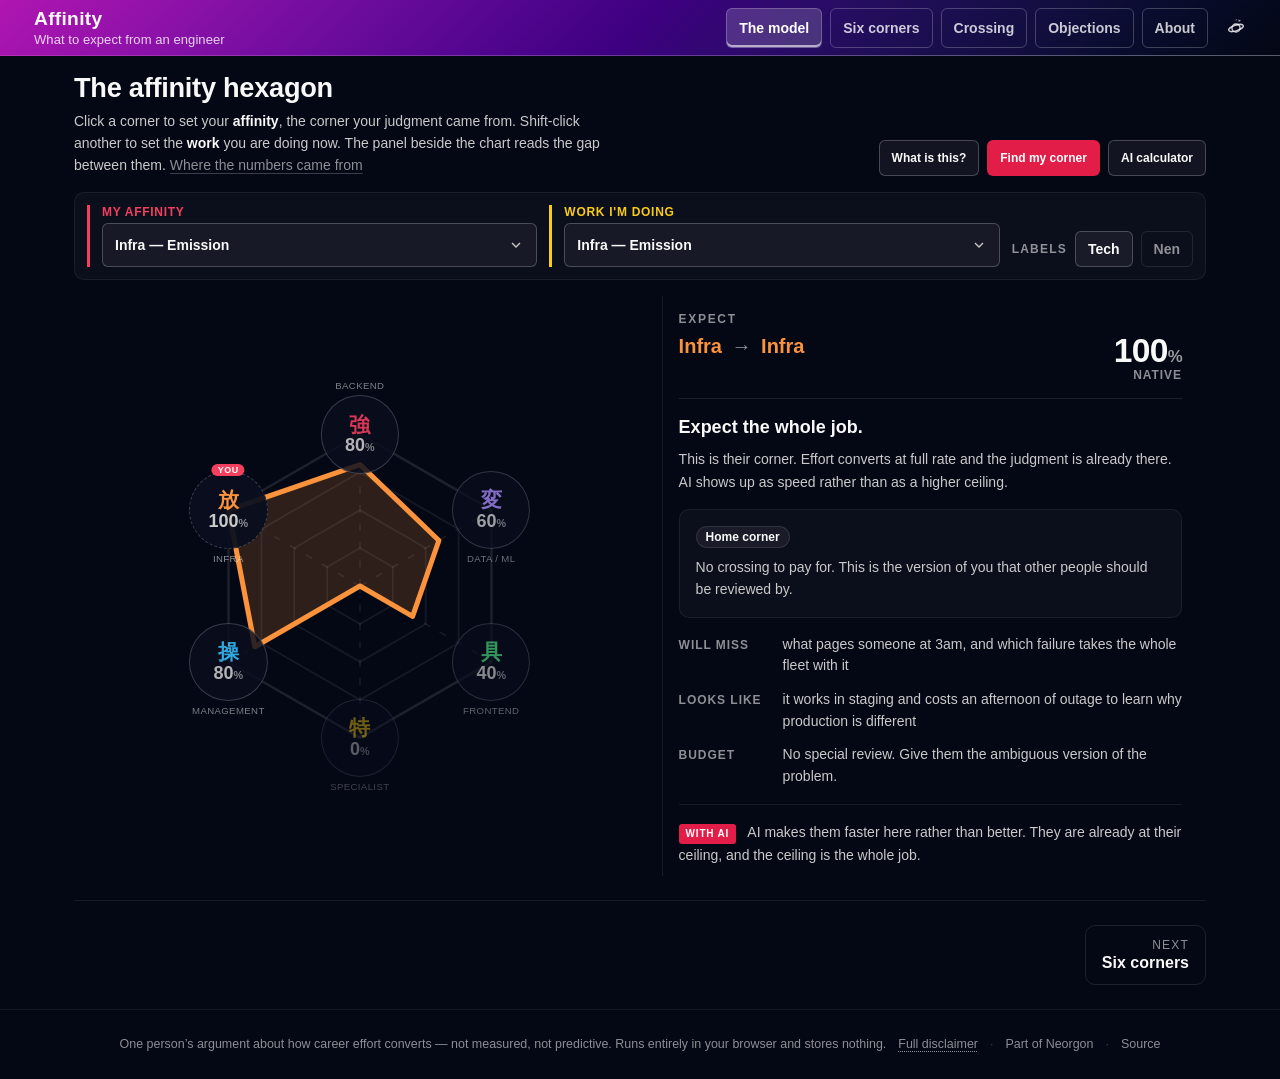
==== commit 36783af0: "feat(header): merge logo+title into one site-home link, planet hub icon, neo-repo source meta" ====
--- a/index.html
+++ b/index.html
@@ -28,6 +28,7 @@
   <link rel="stylesheet" href="css/neorgon-themes.css">
   <link rel="stylesheet" href="https://cdn.neorgon.org/v1.0.0/header/season.css">
   <script defer src="js/neorgon-header.js"></script>
+  <meta name="neo-repo" content="energon-a-secas/affinity-site">
   <link rel="stylesheet" href="css/neorgon-footer.css">
   <script defer src="js/neorgon-footer.js"></script>
 </head>
@@ -37,19 +38,27 @@
 
   <header class="header-bar" data-header-mode="app">
     <div class="header-logo">
-      <a href="https://neorgon.com/" target="_blank" rel="noopener noreferrer">
-        <img src="https://cdn.neorgon.org/v1.0.0/energon-classic-logo.png" class="header-logo-img" alt="Logo">
-      </a>
       <a href="./" class="header-title-link">
+        <img src="https://cdn.neorgon.org/v1.0.0/energon-classic-logo.png" class="header-logo-img" alt="">
+        <div class="header-title-wrap">
         <h1>Affinity</h1>
         <div class="header-subtitle">What to expect from an engineer</div>
+      
+        </div>
       </a>
     </div>
     <div class="header-right">
       <nav class="header-actions page-nav" id="pageNav" aria-label="Sections" data-keep-mobile></nav>
       <a class="header-home" href="https://neorgon.com/" title="neorgon.com" aria-label="Neorgon home">
-        <svg viewBox="0 0 24 24" fill="currentColor" xmlns="http://www.w3.org/2000/svg">
-          <path d="M10 20v-6h4v6h5v-8h3L12 3 2 12h3v8z"/>
+        <svg class="nh-hub-icon" viewBox="0 0 24 24" fill="none" stroke="currentColor" stroke-width="1.5" stroke-linecap="round" stroke-linejoin="round" xmlns="http://www.w3.org/2000/svg" aria-hidden="true">
+          <circle cx="12" cy="12" r="4.4"/>
+          <ellipse cx="12" cy="12" rx="8.4" ry="3" transform="rotate(-18 12 12)"/>
+          <g class="nh-orbit">
+            <path d="M17.5 4.2 14.2 2.7l.9 1.4-.6 1.1z" fill="currentColor" stroke="none"/>
+            <circle cx="12.6" cy="3" r=".7" fill="currentColor" stroke="none" opacity=".55"/>
+            <circle cx="11.1" cy="3.3" r=".55" fill="currentColor" stroke="none" opacity=".35"/>
+            <circle cx="9.8" cy="3.7" r=".4" fill="currentColor" stroke="none" opacity=".2"/>
+          </g>
         </svg>
       </a>
     </div>
--- a/css/neorgon-header.css
+++ b/css/neorgon-header.css
@@ -337,14 +337,26 @@
 .header-bar[data-header-mode="app"] {
   height: var(--header-h-app);
   --header-h-cur: var(--header-h-app);
+}
+
+/* Auto-hide. `app` mode has it by definition; every other mode opts in with
+   data-header-autohide="on" and keeps its own height and background. */
+.header-bar[data-header-mode="app"],
+.header-bar[data-header-autohide="on"] {
   transition: transform .26s var(--header-ease, ease);
 }
 /* Leaving accelerates away; returning decelerates in. Same budget. */
-.header-bar[data-header-mode="app"].header-hidden {
+.header-bar[data-header-mode="app"].header-hidden,
+.header-bar[data-header-autohide="on"].header-hidden {
   transform: translateY(-100%);
   transition-duration: .2s;
   transition-timing-function: var(--header-ease-in, ease);
 }
+/* Keyboard focus entering a hidden bar reveals it: focus must never sit
+   on an off-screen control (WCAG 2.4.7, and 2.2's 2.4.11). header.js
+   drops the class on focusin so the next scroll decision agrees with
+   what is painted; this rule covers the frame in between. */
+.header-bar.header-hidden:focus-within { transform: none; }
 
 /* ── Logo block ──────────────────────────────────────────────── */
 .header-logo {
@@ -362,7 +374,8 @@
   filter: brightness(0) invert(1);
   transition: transform .28s var(--header-ease, ease);
 }
-.header-logo-img:hover { transform: scale(1.06) rotate(-4deg); }
+.header-logo-img:hover,
+.header-title-link:hover .header-logo-img { transform: scale(1.06) rotate(-4deg); }
 
 /* min-height also fixes a target-size failure: at <=700px the subtitle is
    hidden and this link collapses to 22px, under the 24px WCAG 2.5.8
@@ -376,6 +389,26 @@
   justify-content: center;
   min-height: var(--header-control-h);
 }
+/* Current contract: mark + name are ONE anchor to the site's own home
+   (the img rides inside .header-title-link with alt=""), so the link's
+   accessible name is the title text and the logo stops being a second,
+   differently-behaved link. Scoped with :has() so the retired two-anchor
+   markup keeps rendering unchanged wherever it still exists. */
+.header-title-link:has(> .header-logo-img, > picture) {
+  flex-direction: row;
+  align-items: center;
+  gap: 10px;
+}
+.header-title-wrap {
+  display: flex;
+  flex-direction: column;
+  justify-content: center;
+  min-width: 0;
+}
+/* The one visible cue that the name is a control: the title warms to the
+   accent on hover. Kept subtle; the cursor and the logo tilt do the rest. */
+.header-logo h1 { transition: color .2s var(--header-ease, ease); }
+.header-title-link:hover h1 { color: var(--header-accent); }
 /* rem, not em: a shared component must not rescale because a site set its
    own body font-size. 1.2rem == 19.2px == today's rendered size.
 
@@ -582,6 +615,25 @@
   height: var(--header-icon-solid, 20px);
   display: block;
 }
+
+/* ── Hub glyph: inclined planet + orbiting rocket ────────────────
+   .header-home now carries the kit's planet SVG (markup contract in
+   the README) — the one header link to neorgon.com, tooltip
+   "neorgon.com". Idle it is a still planet with the rocket parked;
+   on hover or keyboard focus the rocket does laps, smoke trailing.
+   Stroked glyph, so it sizes with --header-icon, not the solid token. */
+.header-home svg.nh-hub-icon {
+  width: var(--header-icon, 22px);
+  height: var(--header-icon, 22px);
+}
+.header-home .nh-orbit {
+  transform-origin: 12px 12px; /* viewBox centre — the planet */
+}
+.header-home:hover .nh-orbit,
+.header-home:focus-visible .nh-orbit {
+  animation: nh-orbit-lap 1.4s linear infinite;
+}
+@keyframes nh-orbit-lap { to { transform: rotate(360deg); } }
 
 /* ── Overflow toggle (⋯) — injected by header.js ─────────────── */
 .header-overflow { position: relative; display: flex; }
@@ -778,9 +830,14 @@
 /* ── Reduced motion ──────────────────────────────────────────── */
 @media (prefers-reduced-motion: reduce) {
   .header-bar[data-header-mode="app"],
-  .header-bar[data-header-mode="app"].header-hidden { transition: none; }
+  .header-bar[data-header-mode="app"].header-hidden,
+  .header-bar[data-header-autohide="on"],
+  .header-bar[data-header-autohide="on"].header-hidden { transition: none; }
   .header-logo-img { transition: none; }
-  .header-logo-img:hover { transform: none; }
+  .header-logo-img:hover,
+  .header-title-link:hover .header-logo-img { transform: none; }
+  .header-home:hover .nh-orbit,
+  .header-home:focus-visible .nh-orbit { animation: none; }
   .header-menu.open { animation: none; }
   .header-overflow-toggle:active,
   .header-theme-toggle:active,
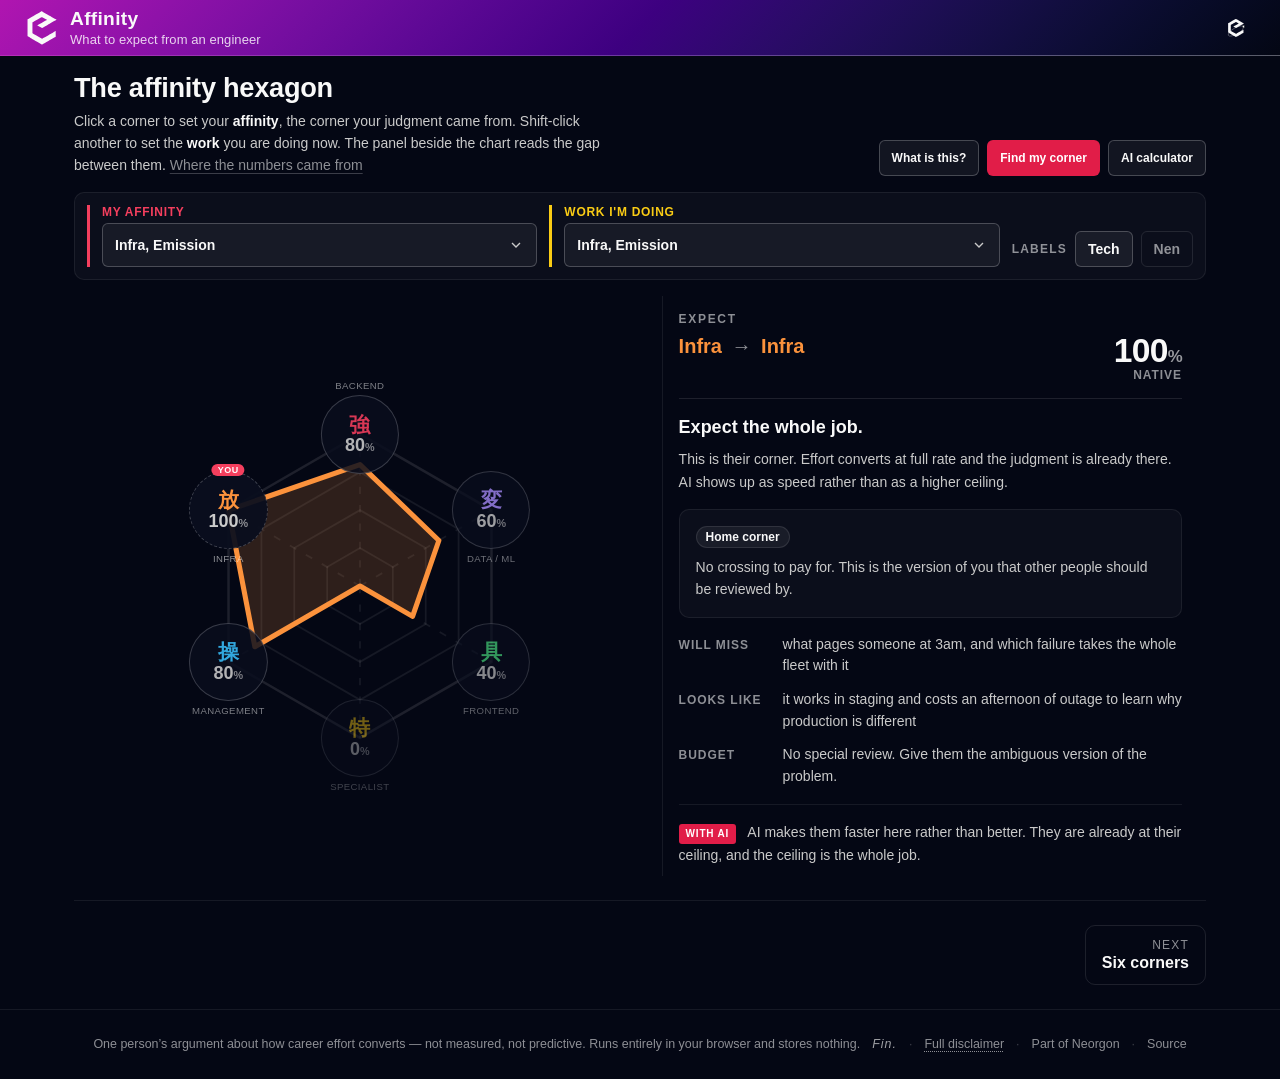
==== commit 3244d7b0: "feat(brand): hexagon favicon set and per-site header mark Every site now ships a generated seven-fil" ====
--- a/index.html
+++ b/index.html
@@ -3,6 +3,12 @@
 <head>
   <meta charset="UTF-8">
   <meta name="viewport" content="width=device-width, initial-scale=1.0">
+  <link rel="icon" type="image/svg+xml" href="/favicon.svg">
+  <link rel="icon" type="image/x-icon" href="/favicon.ico" sizes="16x16 32x32 48x48">
+  <link rel="apple-touch-icon" sizes="180x180" href="/apple-touch-icon.png">
+  <meta name="apple-mobile-web-app-title" content="Affinity">
+  <link rel="manifest" href="/site.webmanifest">
+  <meta name="neo-mark" content="on">
   <title>Affinity | What to expect from an engineer</title>
   <meta name="description" content="A Hunter x Hunter Nen model for tech work: what to expect when someone works outside their corner, and why AI raises their output without raising their judgment">
   <meta property="og:title" content="Affinity | What to expect from an engineer">
@@ -21,7 +27,6 @@
   <meta property="og:image:width" content="1200">
   <meta property="og:image:height" content="630">
   <meta name="twitter:image" content="https://affinity.neorgon.com/og-preview.jpg">
-  <link rel="icon" type="image/x-icon" href="https://cdn.neorgon.org/v1.0.0/favicon.ico" />
   <link rel="stylesheet" href="css/style.css">
   <script>(function(){var m=location.search.match(/[?&]theme=([\w-]+)/)||document.cookie.match(/(?:^|;\s*)neo_theme=([\w-]+)/);if(m&&m[1]!=='default')document.documentElement.dataset.theme=decodeURIComponent(m[1]);})();</script>
   <link rel="stylesheet" href="css/neorgon-header.css">
--- a/css/neorgon-header.css
+++ b/css/neorgon-header.css
@@ -371,8 +371,29 @@
   width: auto;
   flex-shrink: 0;
   display: block;
-  filter: brightness(0) invert(1);
   transition: transform .28s var(--header-ease, ease);
+}
+/* The raster fallback still needs forcing white; the injected vector must not
+   be filtered, because it already inherits the header's own text colour and
+   inverting it would undo exactly the thing it was swapped in to fix. */
+img.header-logo-img { filter: brightness(0) invert(1); }
+svg.header-logo-mark { fill: currentColor; width: auto; }
+/* A site that ships its own mark gets it as a mask over currentColor, so the
+   glyph follows the header's text colour exactly as the inline svg does. An
+   <img> could not: it paints its own pixels and ignores the cascade. */
+.header-logo-own {
+  /* Width tracks height rather than restating the token: .header-logo-img
+     already sets height, and it drops to --header-logo-h-mobile under 700px.
+     Pinning width to the desktop value gave a 36x28 box on a phone. */
+  aspect-ratio: 1;
+  width: auto;
+  background: currentColor;
+  /* The image itself is set inline by header.js, derived from the manifest
+     link, because a fleet site is served at its domain root and a kit showcase
+     is not. Only the parts that do not vary live here. */
+  -webkit-mask-position: center; mask-position: center;
+  -webkit-mask-size: contain;    mask-size: contain;
+  -webkit-mask-repeat: no-repeat; mask-repeat: no-repeat;
 }
 .header-logo-img:hover,
 .header-title-link:hover .header-logo-img { transform: scale(1.06) rotate(-4deg); }
@@ -437,6 +458,20 @@
   font-weight: 500;
   margin: 2px 0 0;
   letter-spacing: .005em;
+  white-space: nowrap;
+}
+
+/* Epigraph: the animating half of a bilingual subtitle. The glyph churn is
+   decoration, so it is aria-hidden and .neo-epi-sr carries the real sentence
+   for assistive tech. Both live inside .header-subtitle, which keeps the
+   existing nowrap and mobile-hide behaviour unchanged. */
+.neo-epi { font-variant-ligatures: none; }
+.neo-epi-sr {
+  position: absolute;
+  width: 1px; height: 1px;
+  margin: -1px; padding: 0; border: 0;
+  overflow: hidden;
+  clip-path: inset(50%);
   white-space: nowrap;
 }
 
@@ -603,13 +638,23 @@
   box-sizing: border-box;
   padding: 0;
   border-radius: 6px;
-  color: var(--header-icon-color, var(--header-text-dim));
+  /* Full strength, not --header-icon-color. The dim was meant as hierarchy and
+     did not read as one: .header-source carries no colour rule at all, so it
+     inherits the header's own #f9f9f9, and the home control sitting beside it
+     at 78% looked like a misconfiguration rather than a decision. The other
+     user of that token is the bordered theme toggle, which has a border to
+     carry its own weight; this one does not. */
+  color: var(--header-text);
   text-decoration: none;
   flex-shrink: 0;
   transition: color .18s var(--header-ease, ease),
               background .18s var(--header-ease, ease);
 }
-.header-home:hover { color: var(--header-text); background: var(--header-menu-hover); }
+/* --header-accent is the pink on the default palette and the skin's own accent
+   everywhere else, so the highlight stays on-brand without hardcoding magenta
+   into a control that ships to seven skins. */
+.header-home:hover,
+.header-home:focus-visible { color: var(--header-accent); background: var(--header-menu-hover); }
 .header-home svg {
   width: var(--header-icon-solid, 20px);
   height: var(--header-icon-solid, 20px);
@@ -627,13 +672,64 @@
   height: var(--header-icon, 22px);
 }
 .header-home .nh-orbit {
-  transform-origin: 12px 12px; /* viewBox centre — the planet */
+  transform-origin: 12px 12px; /* viewBox centre, for the legacy planet markup */
 }
 .header-home:hover .nh-orbit,
 .header-home:focus-visible .nh-orbit {
   animation: nh-orbit-lap 1.4s linear infinite;
 }
 @keyframes nh-orbit-lap { to { transform: rotate(360deg); } }
+
+/* ── Inclined orbit: the satellite passes in front of the mark and behind it ──
+   Two dots on one elliptical path, each shown for its own half of the lap. The
+   far one is drawn before the mark in document order, so the mark occludes it;
+   that occlusion IS the depth, and it costs nothing but paint order.
+
+   offset-path rather than a rotate: a rotation can only trace a circle, and
+   squashing it into an ellipse with scaleY would squash the satellite too,
+   because the counter-scale would have to sit inside the rotation. Where
+   offset-path is unsupported the dots simply rest at their authored cx/cy,
+   which is a still icon rather than a broken one.
+
+   The semi-major axis is capped by the viewBox: an inline svg clips to it, so
+   10.2 plus the 1.35 radius leaves 11.55 of the 12 available. */
+.header-home .nh-sat {
+  offset-rotate: 0deg;
+  /* The rim separates the satellite from the mark when it crosses it: without
+     one, a currentColor dot over a currentColor mark merges into the
+     silhouette and reads as a stray pixel rather than a moon.
+     --header-bg-end is the right hook because the rim's job is to look like
+     the background, so it vanishes over open header and shows only as a gap
+     against the mark. Measured caveat: every skin shipped today redefines
+     --header-bg-start and --header-bg-mid but leaves --header-bg-end at
+     #040714, so this resolves to one dark value everywhere right now. A skin
+     that ends light gets the rim right for free, but only if it sets that
+     token; one that ends light without setting it would show a dark ring. */
+  stroke: var(--header-bg-end, #040714);
+  stroke-width: .8;
+}
+.header-home .nh-sat-back { opacity: 0; }
+/* On hover the mark takes the accent, and currentColor would carry the
+   satellite with it: a pink dot on a pink mark is a dot you cannot find. It
+   holds the header's text colour instead, so the moon stays legible against
+   whatever the mark has become. */
+.header-home:hover .nh-sat,
+.header-home:focus-visible .nh-sat { fill: var(--header-text); }
+.header-home:hover .nh-sat-front,
+.header-home:focus-visible .nh-sat-front {
+  animation: nh-sat-lap 2.6s linear infinite, nh-sat-near 2.6s steps(1, end) infinite;
+}
+.header-home:hover .nh-sat-back,
+.header-home:focus-visible .nh-sat-back {
+  animation: nh-sat-lap 2.6s linear infinite, nh-sat-far 2.6s steps(1, end) infinite;
+}
+.header-home:hover .nh-sat,
+.header-home:focus-visible .nh-sat {
+  offset-path: path("M20.31 10.40 A9.6 3.4 -30 1 1 3.69 20.00 A9.6 3.4 -30 1 1 20.31 10.40");
+}
+@keyframes nh-sat-lap  { from { offset-distance: 0%; } to { offset-distance: 100%; } }
+@keyframes nh-sat-near { 0% { opacity: 1; } 50% { opacity: 0; } }
+@keyframes nh-sat-far  { 0% { opacity: 0; } 50% { opacity: 1; } }
 
 /* ── Overflow toggle (⋯) — injected by header.js ─────────────── */
 .header-overflow { position: relative; display: flex; }
@@ -837,7 +933,9 @@
   .header-logo-img:hover,
   .header-title-link:hover .header-logo-img { transform: none; }
   .header-home:hover .nh-orbit,
-  .header-home:focus-visible .nh-orbit { animation: none; }
+  .header-home:focus-visible .nh-orbit,
+  .header-home:hover .nh-sat,
+  .header-home:focus-visible .nh-sat { animation: none; }
   .header-menu.open { animation: none; }
   .header-overflow-toggle:active,
   .header-theme-toggle:active,
--- a/css/neorgon-footer.css
+++ b/css/neorgon-footer.css
@@ -161,6 +161,15 @@
 .neo-footer-sep { opacity: .4; user-select: none; }
 
 /* Version / updated stamps — mono + tabular so they never jitter */
+/* The end mark. Ornament only: it states nothing the page needs, which is
+   why it is safe to render in a language most visitors do not read. */
+.neo-footer-fin {
+  font-style: italic;
+  letter-spacing: .08em;
+  color: var(--footer-text-dim, var(--header-text-dim));
+  opacity: .75;
+}
+
 .neo-footer-stamp {
   font-family: ui-monospace, SFMono-Regular, "SF Mono", Menlo, monospace;
   font-variant-numeric: tabular-nums;
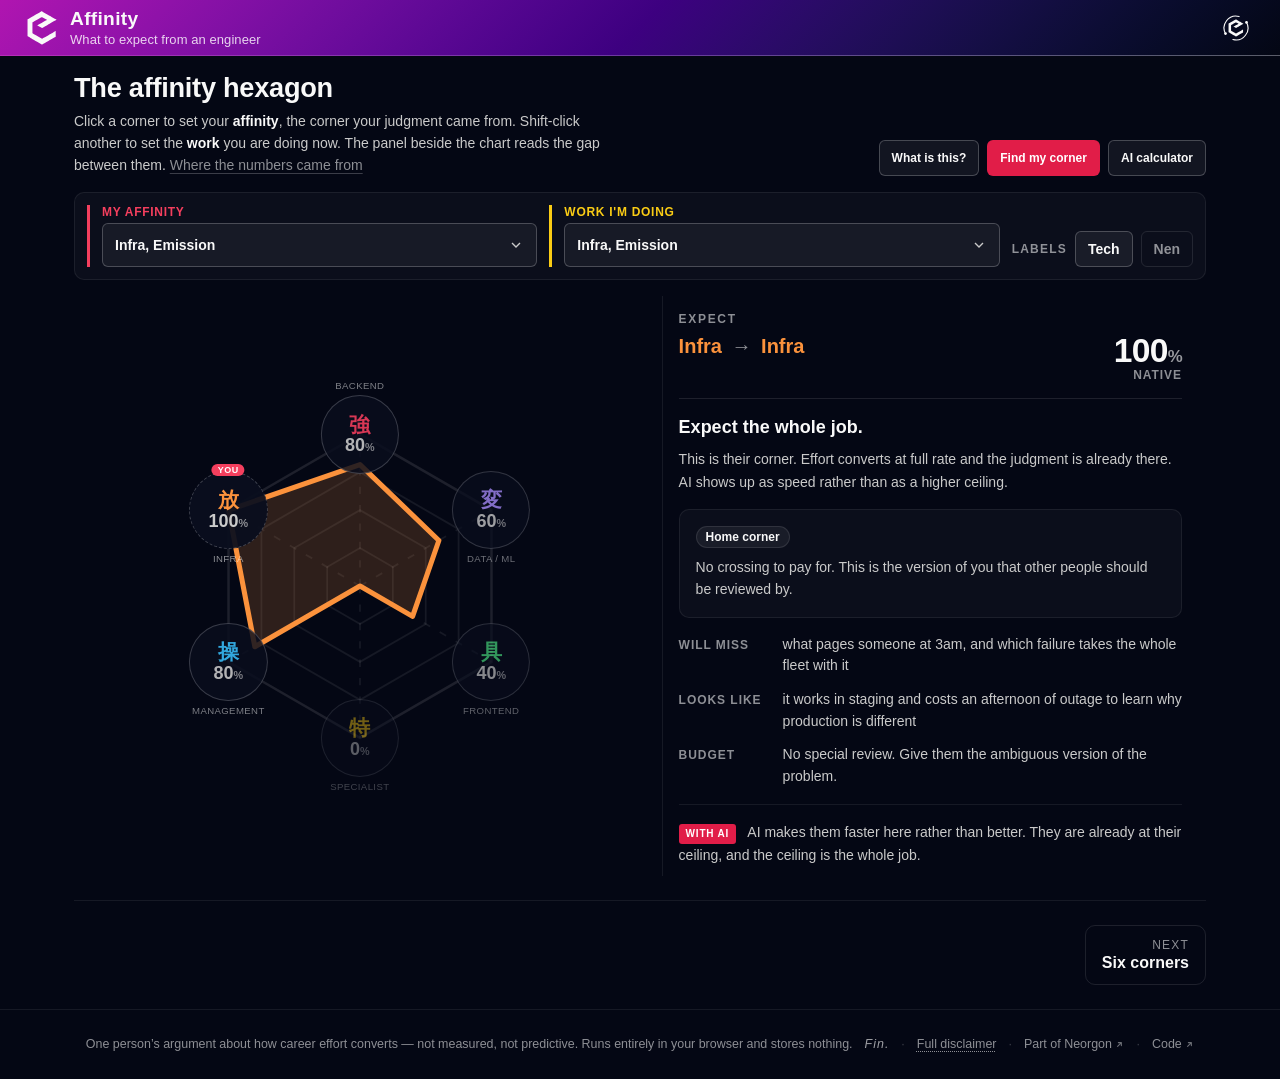
==== commit d28343cc: "chore(ui): re-stamp the hub home-control icon, and take the header kit's mark-colour fix The stamped" ====
--- a/index.html
+++ b/index.html
@@ -55,14 +55,13 @@
     <div class="header-right">
       <nav class="header-actions page-nav" id="pageNav" aria-label="Sections" data-keep-mobile></nav>
       <a class="header-home" href="https://neorgon.com/" title="neorgon.com" aria-label="Neorgon home">
-        <svg class="nh-hub-icon" viewBox="0 0 24 24" fill="none" stroke="currentColor" stroke-width="1.5" stroke-linecap="round" stroke-linejoin="round" xmlns="http://www.w3.org/2000/svg" aria-hidden="true">
-          <circle cx="12" cy="12" r="4.4"/>
-          <ellipse cx="12" cy="12" rx="8.4" ry="3" transform="rotate(-18 12 12)"/>
+        <svg class="nh-hub-icon" viewBox="0 0 24 24" fill="none" xmlns="http://www.w3.org/2000/svg" aria-hidden="true">
+          <path d="M12 4.4 18.58 8.2 18.58 15.8 12 19.6 5.42 15.8 5.42 8.2Z" fill="currentColor" stroke="none"/>
           <g class="nh-orbit">
-            <path d="M17.5 4.2 14.2 2.7l.9 1.4-.6 1.1z" fill="currentColor" stroke="none"/>
-            <circle cx="12.6" cy="3" r=".7" fill="currentColor" stroke="none" opacity=".55"/>
-            <circle cx="11.1" cy="3.3" r=".55" fill="currentColor" stroke="none" opacity=".35"/>
-            <circle cx="9.8" cy="3.7" r=".4" fill="currentColor" stroke="none" opacity=".2"/>
+            <path d="M2.47 17.50 A11.0 11.0 0 0 1 14.85 1.37" fill="none" stroke="currentColor" stroke-width="1.05" stroke-linecap="round"/>
+            <path d="M21.53 6.50 A11.0 11.0 0 0 1 9.15 22.63" fill="none" stroke="currentColor" stroke-width="1.05" stroke-linecap="round"/>
+            <circle cx="21.71" cy="6.84" r="1.25" fill="currentColor"/>
+            <circle cx="2.29" cy="17.16" r="1.25" fill="currentColor"/>
           </g>
         </svg>
       </a>
--- a/css/neorgon-header.css
+++ b/css/neorgon-header.css
@@ -377,7 +377,7 @@
    be filtered, because it already inherits the header's own text colour and
    inverting it would undo exactly the thing it was swapped in to fix. */
 img.header-logo-img { filter: brightness(0) invert(1); }
-svg.header-logo-mark { fill: currentColor; width: auto; }
+svg.header-logo-mark { color: var(--header-text); fill: currentColor; width: auto; }
 /* A site that ships its own mark gets it as a mask over currentColor, so the
    glyph follows the header's text colour exactly as the inline svg does. An
    <img> could not: it paints its own pixels and ignores the cascade. */
@@ -387,6 +387,16 @@
      Pinning width to the desktop value gave a 36x28 box on a phone. */
   aspect-ratio: 1;
   width: auto;
+  /* Declared, not inherited. `background: currentColor` resolves against
+     whatever the ancestor set, and the logo is always inside an <a>: on a site
+     whose logo anchor carries no class, that ancestor is an unstyled link and
+     currentColor is the UA's #0000EE. The mark then paints link-blue, silently,
+     because nothing in the page is wrong enough to throw. Every fleet site
+     happens to wrap the logo in .header-title-link (which the kit gives
+     color: inherit), so this only surfaced when ops-console adopted the kit
+     with a bare <a>. Stating the colour here makes the mask independent of the
+     markup around it, which is the contract the rest of the kit already keeps. */
+  color: var(--header-text);
   background: currentColor;
   /* The image itself is set inline by header.js, derived from the manifest
      link, because a fleet site is served at its domain root and a kit showcase
@@ -661,15 +671,22 @@
   display: block;
 }
 
-/* ── Hub glyph: inclined planet + orbiting rocket ────────────────
-   .header-home now carries the kit's planet SVG (markup contract in
-   the README) — the one header link to neorgon.com, tooltip
-   "neorgon.com". Idle it is a still planet with the rocket parked;
-   on hover or keyboard focus the rocket does laps, smoke trailing.
+/* ── Hub glyph: the Energon mark at the centre of a galaxy ───────
+   .header-home is the one header link to neorgon.com, tooltip
+   "neorgon.com". The page stamps a placeholder SVG (markup contract
+   in the README) and upgradeHome() replaces it on init with the mark
+   at scale(0.72) inside a <g class="nh-orbit"> of two arcs and two
+   dots. Idle the whole thing is still; on hover or keyboard focus the
+   orbit group turns as one rigid body while the mark stays upright,
+   because a rotating letterform is unreadable.
    Stroked glyph, so it sizes with --header-icon, not the solid token. */
 .header-home svg.nh-hub-icon {
-  width: var(--header-icon, 22px);
-  height: var(--header-icon, 22px);
+  /* Deliberately larger than --header-icon: the galaxy's arms occupy the outer
+     ring, so at 22px the MARK fell to 14px against 18px for the neighbouring
+     control. 26px puts it back at 18px, measured, while the arms still land
+     inside the 40px box. */
+  width: var(--header-hub-icon, 26px);
+  height: var(--header-hub-icon, 26px);
 }
 .header-home .nh-orbit {
   transform-origin: 12px 12px; /* viewBox centre, for the legacy planet markup */
@@ -680,56 +697,11 @@
 }
 @keyframes nh-orbit-lap { to { transform: rotate(360deg); } }
 
-/* ── Inclined orbit: the satellite passes in front of the mark and behind it ──
-   Two dots on one elliptical path, each shown for its own half of the lap. The
-   far one is drawn before the mark in document order, so the mark occludes it;
-   that occlusion IS the depth, and it costs nothing but paint order.
-
-   offset-path rather than a rotate: a rotation can only trace a circle, and
-   squashing it into an ellipse with scaleY would squash the satellite too,
-   because the counter-scale would have to sit inside the rotation. Where
-   offset-path is unsupported the dots simply rest at their authored cx/cy,
-   which is a still icon rather than a broken one.
-
-   The semi-major axis is capped by the viewBox: an inline svg clips to it, so
-   10.2 plus the 1.35 radius leaves 11.55 of the 12 available. */
-.header-home .nh-sat {
-  offset-rotate: 0deg;
-  /* The rim separates the satellite from the mark when it crosses it: without
-     one, a currentColor dot over a currentColor mark merges into the
-     silhouette and reads as a stray pixel rather than a moon.
-     --header-bg-end is the right hook because the rim's job is to look like
-     the background, so it vanishes over open header and shows only as a gap
-     against the mark. Measured caveat: every skin shipped today redefines
-     --header-bg-start and --header-bg-mid but leaves --header-bg-end at
-     #040714, so this resolves to one dark value everywhere right now. A skin
-     that ends light gets the rim right for free, but only if it sets that
-     token; one that ends light without setting it would show a dark ring. */
-  stroke: var(--header-bg-end, #040714);
-  stroke-width: .8;
-}
-.header-home .nh-sat-back { opacity: 0; }
-/* On hover the mark takes the accent, and currentColor would carry the
-   satellite with it: a pink dot on a pink mark is a dot you cannot find. It
-   holds the header's text colour instead, so the moon stays legible against
-   whatever the mark has become. */
-.header-home:hover .nh-sat,
-.header-home:focus-visible .nh-sat { fill: var(--header-text); }
-.header-home:hover .nh-sat-front,
-.header-home:focus-visible .nh-sat-front {
-  animation: nh-sat-lap 2.6s linear infinite, nh-sat-near 2.6s steps(1, end) infinite;
-}
-.header-home:hover .nh-sat-back,
-.header-home:focus-visible .nh-sat-back {
-  animation: nh-sat-lap 2.6s linear infinite, nh-sat-far 2.6s steps(1, end) infinite;
-}
-.header-home:hover .nh-sat,
-.header-home:focus-visible .nh-sat {
-  offset-path: path("M20.31 10.40 A9.6 3.4 -30 1 1 3.69 20.00 A9.6 3.4 -30 1 1 20.31 10.40");
-}
-@keyframes nh-sat-lap  { from { offset-distance: 0%; } to { offset-distance: 100%; } }
-@keyframes nh-sat-near { 0% { opacity: 1; } 50% { opacity: 0; } }
-@keyframes nh-sat-far  { 0% { opacity: 0; } 50% { opacity: 1; } }
+/* The galaxy turns as one rigid body on hover, so a plain rotate does it.
+   This replaced an offset-path satellite on an inclined ellipse: that needed a
+   front/back pair kept in sync and a semi-major axis capped so the dot did not
+   clip the viewBox, and none of it is needed once the arms sit outside the
+   mark instead of crossing it. */
 
 /* ── Overflow toggle (⋯) — injected by header.js ─────────────── */
 .header-overflow { position: relative; display: flex; }
@@ -933,9 +905,7 @@
   .header-logo-img:hover,
   .header-title-link:hover .header-logo-img { transform: none; }
   .header-home:hover .nh-orbit,
-  .header-home:focus-visible .nh-orbit,
-  .header-home:hover .nh-sat,
-  .header-home:focus-visible .nh-sat { animation: none; }
+  .header-home:focus-visible .nh-orbit { animation: none; }
   .header-menu.open { animation: none; }
   .header-overflow-toggle:active,
   .header-theme-toggle:active,
--- a/css/neorgon-footer.css
+++ b/css/neorgon-footer.css
@@ -533,3 +533,9 @@
     word-break: break-all;
   }
 }
+
+/* The outbound arrow on a footer link. Sized in em so it tracks the label at
+   whatever size a site's footer runs, and nudged up off the baseline because a
+   45-degree arrow reads low when it is optically centred. */
+.neo-footer-out { display: inline-block; vertical-align: -0.05em; margin-left: 0.28em; width: 0.72em; height: 0.72em; opacity: 0.75; }
+.neo-footer a:hover .neo-footer-out, .neo-footer a:focus-visible .neo-footer-out { opacity: 1; }
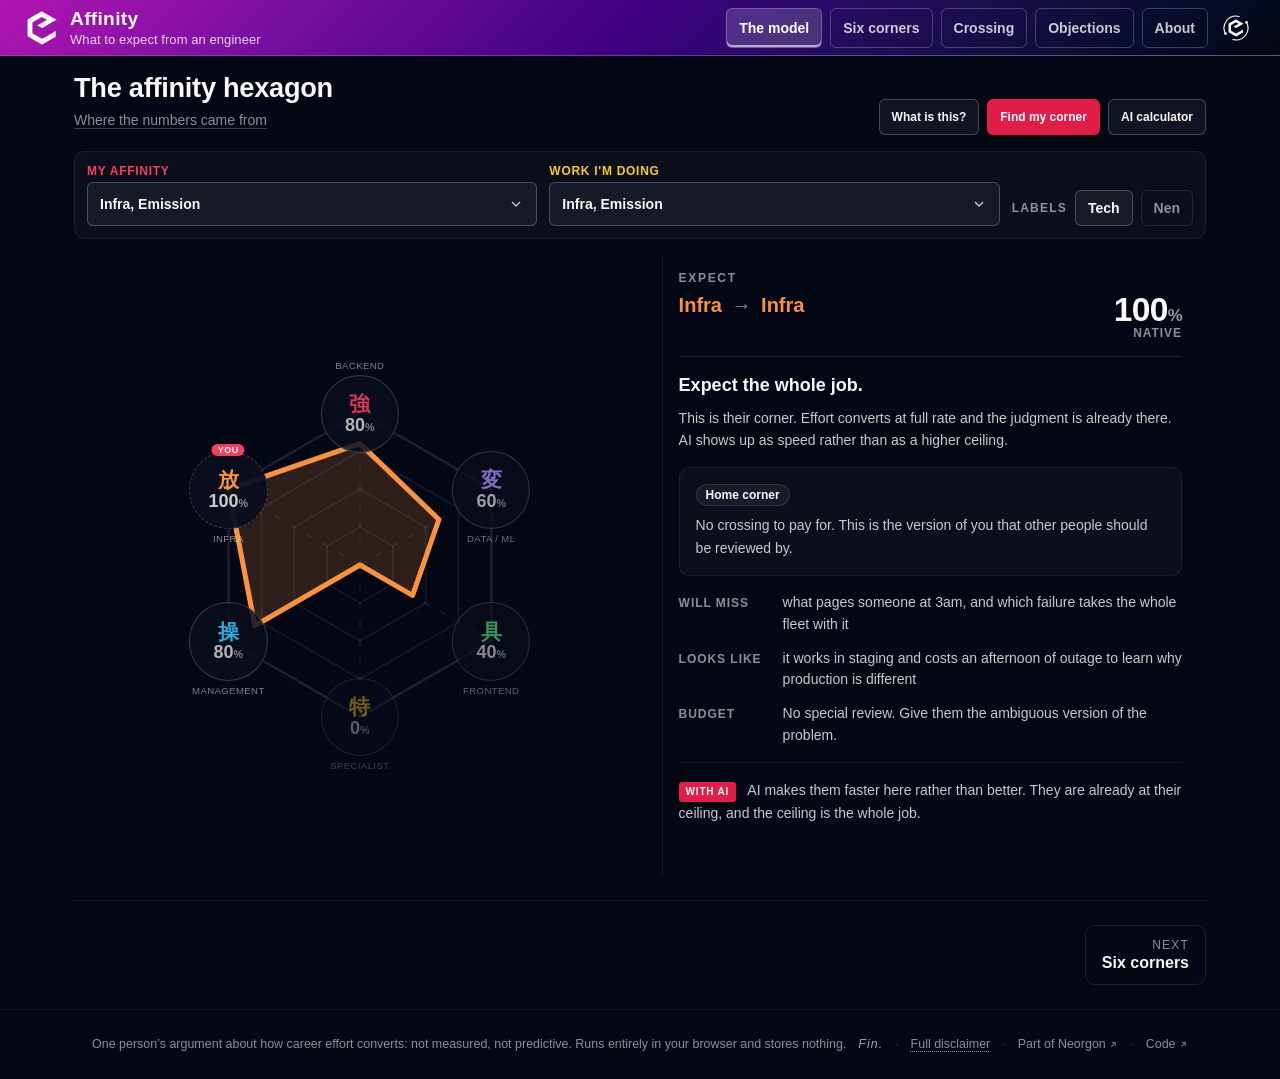
==== commit 386aa1c5: "fix(copy): Open the hexagon on its controls and drop the left-edge stripes The console lead taught t" ====
--- a/index.html
+++ b/index.html
@@ -12,7 +12,7 @@
   <title>Affinity | What to expect from an engineer</title>
   <meta name="description" content="A Hunter x Hunter Nen model for tech work: what to expect when someone works outside their corner, and why AI raises their output without raising their judgment">
   <meta property="og:title" content="Affinity | What to expect from an engineer">
-  <meta property="og:description" content="Two layers: the corner your judgment came from, and the corner your job is in. The gap tells you what to expect.">
+  <meta property="og:description" content="The corner your judgment came from, and the corner your job is in: the gap between them tells you what to expect.">
   <meta property="og:type" content="website">
   <meta property="og:url" content="https://affinity.neorgon.com/">
   <meta property="og:site_name" content="Neorgon">
@@ -74,12 +74,7 @@
       <section class="console-head" aria-labelledby="hex-title">
         <div class="console-head__titles">
           <h2 class="console-head__title" id="hex-title">The affinity hexagon</h2>
-          <p class="console-head__lead">
-            Click a corner to set your <strong>affinity</strong>, the corner your judgment came from.
-            Shift-click another to set the <strong>work</strong> you are doing now. The panel beside
-            the chart reads the gap between them.
-            <a class="console-head__src" href="about.html#origin">Where the numbers came from</a>
-          </p>
+          <a class="console-head__src" href="about.html#origin">Where the numbers came from</a>
         </div>
         <div class="console-head__actions">
           <button type="button" class="btn btn--secondary btn--sm" data-open-intro>What is this?</button>
@@ -92,7 +87,8 @@
 
       <div class="hex-wrap">
         <div class="hex-panel">
-          <div class="hex-stage" id="hexStage" role="group" aria-label="Affinity hexagon"></div>
+          <div class="hex-stage" id="hexStage" role="group" aria-label="Affinity hexagon" aria-describedby="hexHelp"></div>
+          <p class="visually-hidden" id="hexHelp">Choosing a corner sets your affinity. Shift-click a corner, or use the Work I'm doing menu, to set the work.</p>
         </div>
         <div class="hex-readout" id="hexReadout" aria-live="polite"></div>
       </div>
@@ -144,10 +140,10 @@
   </div>
 
   <footer class="neo-footer" data-footer-mode="minimal">
-    One person&rsquo;s argument about how career effort converts &mdash; not measured, not predictive. Runs entirely in your browser and stores nothing.
+    One person&rsquo;s argument about how career effort converts: not measured, not predictive. Runs entirely in your browser and stores nothing.
     <template data-neo-disclaimer data-label="Full disclaimer" data-title="What this model is, and what it is not">
       <p>Nothing here is measured, validated, or predictive, and the percentages are illustrative. The whole thing is one person&rsquo;s argument about how career effort converts, borrowed from a manga power system.</p>
-      <p><strong>Use it on yourself.</strong> Do not use it to type a colleague, screen a candidate, staff a project, or decide who gets promoted &mdash; and do not use it to talk yourself out of a switch you want.</p>
+      <p><strong>Use it on yourself.</strong> Do not use it to type a colleague, screen a candidate, staff a project, or decide who gets promoted, and do not use it to talk yourself out of a switch you want.</p>
       <p>Hunter x Hunter and Nen are the work of Yoshihiro Togashi, published by Shueisha. This site is unaffiliated commentary and reproduces no art or text from the series.</p>
       <p>Everything runs in your browser. Nothing you enter is stored or sent anywhere.</p>
     </template>
--- a/css/style.css
+++ b/css/style.css
@@ -607,7 +607,7 @@
   *, *::before, *::after {
     animation-duration: 0.01ms !important;
     animation-iteration-count: 1 !important;
-    transition-duration: 0.01ms !important;
+    transition: none !important;
   }
   .card--interactive:hover { transform: none; }
 }
@@ -852,24 +852,6 @@
 .spec-ref h4 { font-size: var(--text-base); color: var(--card-accent); margin-bottom: var(--space-2); }
 .spec-ref p { font-size: var(--text-sm); line-height: 1.5; color: var(--text-secondary); margin-bottom: var(--space-2); }
 .spec-ref span { display: inline-block; font-size: var(--text-xs); font-weight: 700; text-transform: uppercase; letter-spacing: 0.06em; color: var(--text-muted); margin-right: 6px; }
-.spec-card__lesson {
-  font-size: var(--text-base);
-  line-height: 1.55;
-  color: var(--text-primary);
-  border-left: 3px solid var(--card-accent);
-  padding-left: var(--space-4);
-}
-
-/* ── AI law card ───────────────────────────────────────────── */
-.ailaw p { font-size: var(--text-base); line-height: 1.6; color: var(--text-secondary); margin-bottom: var(--space-4); }
-.ailaw p:last-child { margin-bottom: 0; }
-.ailaw strong { color: var(--text-primary); }
-.ailaw__punch {
-  border-left: 3px solid var(--accent-bright);
-  padding-left: var(--space-4);
-  color: var(--text-primary) !important;
-}
-
 /* ── Modals: wider variant ─────────────────────────────────── */
 .modal__dialog--wide { width: min(100%, 620px); max-height: min(90vh, 720px); }
 
@@ -994,15 +976,19 @@
   padding: var(--space-4);
   border-radius: var(--radius);
   border: 1px solid var(--border);
-  border-left: 3px solid var(--text-muted);
   background: rgba(255,255,255,0.02);
 }
 .calc-verdict strong { color: var(--text-primary); }
-.calc-verdict:has([data-band="native"]) { border-left-color: #4ade80; }
-.calc-verdict:has([data-band="cheap"]) { border-left-color: #38bdf8; }
-.calc-verdict:has([data-band="expensive"]) { border-left-color: #fbbf24; }
-.calc-verdict:has([data-band="very-expensive"]) { border-left-color: #fb923c; }
-.calc-verdict:has([data-band="no-direct-route"]) { border-left-color: #f43f5e; }
+/* The band tints the whole box (border and wash), not a stripe down one edge. */
+.calc-verdict:has([data-band]) {
+  border-color: color-mix(in srgb, var(--band-tone, #94a3b8) 55%, transparent);
+  background: color-mix(in srgb, var(--band-tone, #94a3b8) 7%, transparent);
+}
+.calc-verdict:has([data-band="native"]) { --band-tone: #4ade80; }
+.calc-verdict:has([data-band="cheap"]) { --band-tone: #38bdf8; }
+.calc-verdict:has([data-band="expensive"]) { --band-tone: #fbbf24; }
+.calc-verdict:has([data-band="very-expensive"]) { --band-tone: #fb923c; }
+.calc-verdict:has([data-band="no-direct-route"]) { --band-tone: #f43f5e; }
 
 
 /* ── Use guide ─────────────────────────────────────────────── */
@@ -1152,28 +1138,21 @@
   color: var(--text-primary);
   max-width: 60ch;
 }
+/* A tinted box with a full border. The tone tints the whole callout
+   rather than a stripe down its left edge. */
 .callout {
-  position: relative;
+  --callout-tone: var(--accent-bright);
   padding: var(--space-6);
-  padding-left: var(--space-8);
   border-radius: var(--radius);
-  border: 1px solid var(--border);
-  background: var(--surface-1);
+  border: 1px solid color-mix(in srgb, var(--callout-tone) 38%, transparent);
+  background: color-mix(in srgb, var(--callout-tone) 6%, transparent);
   font-size: var(--text-base);
   line-height: 1.6;
   color: var(--text-secondary);
   max-width: 72ch;
 }
-.callout::before {
-  content: "";
-  position: absolute;
-  left: 0; top: var(--space-4); bottom: var(--space-4);
-  width: 3px;
-  border-radius: 3px;
-  background: var(--accent-bright);
-}
 .callout--key { color: var(--text-primary); font-weight: 500; }
-.callout--warn::before { background: #facc15; }
+.callout--warn { --callout-tone: #facc15; }
 
 
 .split { display: grid; grid-template-columns: repeat(auto-fit, minmax(280px, 1fr)); gap: var(--space-6); }
@@ -1197,8 +1176,6 @@
   flex-direction: column;
   gap: var(--space-1);
   min-width: 0;
-  padding-left: var(--space-3);
-  border-left: 3px solid var(--layer-accent, var(--border-strong));
 }
 .layer-field--you { --layer-accent: var(--accent-bright); }
 .layer-field--work { --layer-accent: #facc15; }
@@ -1418,7 +1395,7 @@
   padding: var(--space-3);
   border-radius: var(--radius-sm);
   background: rgba(255,255,255,0.03);
-  border-left: 2px solid var(--card-accent);
+  border: 1px solid color-mix(in srgb, var(--card-accent) 32%, transparent);
 }
 .role-card__craft p { font-size: var(--text-sm); line-height: 1.5; color: var(--text-secondary); }
 
@@ -1470,15 +1447,14 @@
   line-height: 1.15;
   letter-spacing: -0.01em;
 }
-.console-head__lead {
-  margin-top: var(--space-2);
-  font-size: var(--text-sm);
-  line-height: 1.55;
-  color: var(--text-secondary);
-  max-width: 68ch;
-}
-.console-head__lead strong { color: var(--text-primary); font-weight: 600; }
+/* The how-to sits in the "What is this?" sheet, so the head is a title
+   and one link to the method. Padded so the link is a 24px target. */
 .console-head__src {
+  display: inline-block;
+  margin-top: var(--space-1);
+  padding-block: var(--space-1);
+  font-size: var(--text-sm);
+  line-height: 1.4;
   color: var(--text-muted);
   text-decoration: underline;
   text-underline-offset: 3px;
@@ -1550,8 +1526,8 @@
 .intro__punch {
   margin-top: var(--space-4);
   padding: var(--space-3) var(--space-4);
-  border-left: 3px solid var(--accent-bright);
-  border-radius: 0 var(--radius-sm) var(--radius-sm) 0;
+  border: 1px solid rgba(0, 128, 255, 0.32);
+  border-radius: var(--radius-sm);
   background: rgba(0, 128, 255, 0.08);
   font-size: var(--text-base);
   font-weight: 500;
@@ -1575,6 +1551,13 @@
   color: var(--text-muted);
 }
 .intro__dismiss a { color: var(--accent-bright); }
+
+/* Pointer-specific wording: a touch screen has no Shift and no click. */
+.for-coarse { display: none; }
+@media (pointer: coarse) {
+  .for-fine { display: none; }
+  .for-coarse { display: inline; }
+}
 
 /* ── Calculator ceiling marker ─────────────────────────────────
  * The bar is allowed to climb to this tick and no further. Drawing
@@ -1673,7 +1656,8 @@
 .source-list { list-style: none; display: flex; flex-direction: column; gap: var(--space-4); margin-top: var(--space-6); }
 .source {
   padding: var(--space-4);
-  border-left: 2px solid var(--border-strong);
+  border: 1px solid var(--border);
+  border-radius: var(--radius);
 }
 .source__link {
   display: inline-flex;
--- a/css/neorgon-header.css
+++ b/css/neorgon-header.css
@@ -108,6 +108,22 @@
       sites. Do not raise the specificity here without raising it
       there too, or skinned sites will silently sit out the season.
 
+   3. The Footer Kit's pieces (.neo-footer, and .neo-top and .neo-modal,
+      which it appends to <body>) and the Beacon link sit outside
+      .header-bar, so a skin declared only on the bar never reaches
+      their focus rings and borders (queue #156). Every skin rule
+      therefore names them too, behind `:has()` on <html>. That item is
+      wrapped in `:is()` because :is() forgives a selector it cannot
+      parse: a browser without :has() drops that one item, not the
+      whole rule and with it the header's own skin. `:where()` inside
+      :has() keeps it at (0,2,1), under an armed season's (0,3,2)
+      pieces rule in season.css. The footer and beacon resolve the
+      tokens on those pieces; see "Header-derived tokens" in footer.css.
+
+   Each skin also sets --header-focus, a near-white in its own hue, so
+   the header's focus rings and the Beacon's stop being the default's
+   pink on a skinned site.
+
    Each skin re-tunes the edge ramp and control border for its own
    surface — those defaults are calibrated to the magenta gradient
    and are wrong on a black bar.
@@ -115,7 +131,9 @@
 
 /* ink — near-black neutral. The default choice for a site whose
    palette the magenta gradient fights. */
-html:not([data-theme]) .header-bar[data-header-skin="ink"] {
+html:not([data-theme]) .header-bar[data-header-skin="ink"],
+:is(html:not([data-theme]):has(:where(.header-bar[data-header-skin="ink"])) :is(.neo-footer, .neo-top, .neo-modal, .neo-beacon-link)) {
+  --header-focus: oklch(0.97 0.01 255);
   --header-bg-start: #14161c;
   --header-bg-mid: #0b0d12;
   --header-bg-end: #050609;
@@ -137,7 +155,9 @@
 
 /* carbon — flat true black, no gradient. The most restrained option;
    the hairline does all the separating. */
-html:not([data-theme]) .header-bar[data-header-skin="carbon"] {
+html:not([data-theme]) .header-bar[data-header-skin="carbon"],
+:is(html:not([data-theme]):has(:where(.header-bar[data-header-skin="carbon"])) :is(.neo-footer, .neo-top, .neo-modal, .neo-beacon-link)) {
+  --header-focus: oklch(0.97 0 0);
   --header-bg-start: #08080a;
   --header-bg-mid: #08080a;
   --header-bg-end: #08080a;
@@ -157,7 +177,9 @@
 
 /* brass — warm dark, tuned to incident-runbook's #b8935f / #d8b280
    accents and its #040714 page background. */
-html:not([data-theme]) .header-bar[data-header-skin="brass"] {
+html:not([data-theme]) .header-bar[data-header-skin="brass"],
+:is(html:not([data-theme]):has(:where(.header-bar[data-header-skin="brass"])) :is(.neo-footer, .neo-top, .neo-modal, .neo-beacon-link)) {
+  --header-focus: oklch(0.97 0.02 75);
   --header-bg-start: #2a2114;
   --header-bg-mid: #16120c;
   --header-bg-end: #040714;
@@ -176,7 +198,9 @@
 }
 
 /* slate — cool blue-grey. Neutral without going fully black. */
-html:not([data-theme]) .header-bar[data-header-skin="slate"] {
+html:not([data-theme]) .header-bar[data-header-skin="slate"],
+:is(html:not([data-theme]):has(:where(.header-bar[data-header-skin="slate"])) :is(.neo-footer, .neo-top, .neo-modal, .neo-beacon-link)) {
+  --header-focus: oklch(0.97 0.02 230);
   --header-bg-start: #33415a;
   --header-bg-mid: #1e293b;
   --header-bg-end: #0b1120;
@@ -195,7 +219,9 @@
 }
 
 /* aurora — deep teal into cyan. For data/monitoring surfaces. */
-html:not([data-theme]) .header-bar[data-header-skin="aurora"] {
+html:not([data-theme]) .header-bar[data-header-skin="aurora"],
+:is(html:not([data-theme]):has(:where(.header-bar[data-header-skin="aurora"])) :is(.neo-footer, .neo-top, .neo-modal, .neo-beacon-link)) {
+  --header-focus: oklch(0.97 0.02 205);
   --header-bg-start: #0e7490;
   --header-bg-mid: #0a3d4d;
   --header-bg-end: #040714;
@@ -215,7 +241,9 @@
 
 /* ember — warm amber into rust. For alert/ops surfaces that want
    warmth without reading as the danger theme. */
-html:not([data-theme]) .header-bar[data-header-skin="ember"] {
+html:not([data-theme]) .header-bar[data-header-skin="ember"],
+:is(html:not([data-theme]):has(:where(.header-bar[data-header-skin="ember"])) :is(.neo-footer, .neo-top, .neo-modal, .neo-beacon-link)) {
+  --header-focus: oklch(0.97 0.02 85);
   --header-bg-start: #9a3412;
   --header-bg-mid: #4a1608;
   --header-bg-end: #040714;
@@ -236,7 +264,9 @@
 /* jade — clinical emerald. Tuned to headpain-site's #059669 / #10b981
    accents on its #040714 page. For calm medical/health surfaces where
    both the magenta default and ember's warning-warmth read wrong. */
-html:not([data-theme]) .header-bar[data-header-skin="jade"] {
+html:not([data-theme]) .header-bar[data-header-skin="jade"],
+:is(html:not([data-theme]):has(:where(.header-bar[data-header-skin="jade"])) :is(.neo-footer, .neo-top, .neo-modal, .neo-beacon-link)) {
+  --header-focus: oklch(0.97 0.02 165);
   --header-bg-start: #065f46;
   --header-bg-mid: #043b2c;
   --header-bg-end: #040714;
@@ -264,7 +294,9 @@
    In the site's own css/style.css, copy this selector EXACTLY — the
    scoping and the specificity are the whole contract:
 
-     html:not([data-theme]) .header-bar[data-header-skin="custom"] {
+     html:not([data-theme]) .header-bar[data-header-skin="custom"],
+     html:not([data-theme]) :is(.neo-footer, .neo-top, .neo-modal, .neo-beacon-link) {
+       --header-focus: …;
        --header-bg-start: …;  --header-bg-mid: …;  --header-bg-end: …;
        --header-accent: …;    --header-text: …;    --header-text-dim: …;
        --header-icon-color: …; --header-border: …; --header-border-strong: …;
@@ -279,6 +311,12 @@
        kit default, below an armed season's (0,4,2) skin variant. A
        bare `.header-bar { --header-bg-start: … }` is only (0,1,0)
        and the kit's own defaults would beat it.
+     · The second line hands the same tokens to the Footer Kit's
+       pieces and the Beacon link, which sit outside the bar. Without
+       it the footer's focus rings stay the kit's magenta (queue #156).
+       It is (0,2,1), below an armed season's (0,3,2) pieces rule, so
+       a season still re-skins the footer. A site that only skins a
+       page with no footer can leave it out.
    Set only the three gradient stops if that is all that clashes; the
    bar re-composes --header-bg from them (see .header-bar below).
    Only the three stops + accent are usually enough — but re-tune the
--- a/css/neorgon-themes.css
+++ b/css/neorgon-themes.css
@@ -56,6 +56,7 @@
   --header-bg-end: #052e16;
   --header-glass: rgba(5, 46, 22, .45);
   --header-accent: #fbbf24;
+  --header-focus: oklch(0.97 0.02 85);  /* near-white in the theme's hue: header and Beacon focus rings */
   --header-border: rgba(251, 191, 36, .25);
   --header-border-strong: rgba(251, 191, 36, .45);
   --header-text: #fefce8;
@@ -91,6 +92,7 @@
   --header-bg-end: #020617;
   --header-glass: rgba(30, 27, 75, .45);
   --header-accent: #fcd34d;
+  --header-focus: oklch(0.97 0.02 90);
   --header-border: rgba(252, 211, 77, .24);
   --header-border-strong: rgba(252, 211, 77, .45);
   --header-text: #f5f3ff;
@@ -130,6 +132,7 @@
   --header-bg-end: #0c0a09;
   --header-glass: rgba(28, 25, 23, .5);
   --header-accent: #f97316;
+  --header-focus: oklch(0.97 0.02 55);
   --header-border: rgba(249, 115, 22, .22);
   --header-border-strong: rgba(249, 115, 22, .45);
   --header-text: #fff7ed;
@@ -165,6 +168,7 @@
   --header-bg-end: #000000;
   --header-glass: rgba(0, 12, 0, .45);
   --header-accent: #00ff41;
+  --header-focus: oklch(0.97 0.02 145);
   --header-border: rgba(0, 255, 65, .18);
   --header-border-strong: rgba(0, 255, 65, .4);
   --header-text: #ccffcc;
@@ -206,6 +210,7 @@
   --header-bg-end: #070c14;
   --header-glass: rgba(12, 20, 32, .5);
   --header-accent: #7dd3fc;
+  --header-focus: oklch(0.97 0.02 230);
   --header-border: rgba(125, 211, 252, .2);
   --header-border-strong: rgba(125, 211, 252, .38);
   --header-text: #f0f9ff;
@@ -241,6 +246,7 @@
   --header-bg-end: #140a14;
   --header-glass: rgba(40, 20, 36, .45);
   --header-accent: #fbcfe8;
+  --header-focus: oklch(0.97 0.02 350);
   --header-border: rgba(251, 207, 232, .22);
   --header-border-strong: rgba(251, 207, 232, .4);
   --header-text: #fff1f6;
@@ -271,6 +277,7 @@
   --header-bg-end: #0c0a0a;
   --header-glass: rgba(69, 10, 10, .45);
   --header-accent: #f59e0b;
+  --header-focus: oklch(0.97 0.02 75);
   --header-border: rgba(245, 158, 11, .25);
   --header-border-strong: rgba(245, 158, 11, .45);
   --header-text: #fef2f2;
--- a/css/neorgon-footer.css
+++ b/css/neorgon-footer.css
@@ -21,19 +21,48 @@
   --footer-line: 1.7;
   --footer-target: 24px;
 
-  /* Palette — inherits the header theme tokens so ?theme=matrix and the
-     fleet-wide season.css re-skin the footer too. Fallbacks keep the kit
-     usable on a page that never loads the header kit. */
+  /* Palette. --footer-bg, --footer-text, --footer-text-strong and
+     --footer-surface are plain defaults. The four that follow the header
+     (--footer-accent, --footer-border, --footer-border-strong,
+     --footer-hover) are deliberately NOT declared here: see "Header-derived
+     tokens" just below. A site still sets any of them, anywhere, to win. */
   --footer-bg: transparent;
-  --footer-border: var(--header-border, rgba(255, 255, 255, .07));
-  --footer-border-strong: var(--header-border-strong, rgba(255, 255, 255, .22));
   --footer-text: var(--text-muted, rgba(255, 255, 255, .55));
   --footer-text-strong: var(--text-secondary, #cacaca);
-  --footer-accent: var(--header-accent, #e879f9);
   --footer-surface: var(--surface-1, rgba(255, 255, 255, .03));
-  --footer-hover: var(--header-menu-hover, rgba(255, 255, 255, .08));
 
   --footer-z-top: 150; /* back-to-top: above content, below header (200) and modals (400) */
+
+  /* Back-to-top geometry. Phones get 14px and 38px. The gap is what the
+     button keeps above the footer once the footer scrolls into view (see
+     "Riding above the footer" at .neo-top). */
+  --footer-top-size: 40px;
+  --footer-top-inset: 20px;
+  --footer-top-gap: 8px;
+}
+
+/* ── Header-derived tokens ────────────────────────────────────
+   The accent, borders and hover follow the header: ?theme=, a named
+   header skin (data-header-skin) and an armed CDN season. Themes declare
+   on <html>, but skins and seasons declare on .header-bar, which the
+   footer does not sit inside, so the header kit (header.css) and
+   season.css hand the same --header-* tokens to these pieces as well:
+   .neo-footer, .neo-top, .neo-modal (the last two are appended to <body>).
+
+   That only helps if the tokens are resolved HERE, on the pieces. A
+   custom property's var() is resolved where it is declared, so the old
+   `:root { --footer-accent: var(--header-accent) }` baked in the root's
+   magenta and every footer focus ring on a slate or jade site stayed
+   magenta (queue #156). The --_footer-* names are private: read them,
+   never set them. A site's own --footer-accent, on :root, body or the
+   footer itself, still comes first. */
+.neo-footer,
+.neo-top,
+.neo-modal {
+  --_footer-accent: var(--footer-accent, var(--header-accent, #e879f9));
+  --_footer-border: var(--footer-border, var(--header-border, rgba(255, 255, 255, .07)));
+  --_footer-border-strong: var(--footer-border-strong, var(--header-border-strong, rgba(255, 255, 255, .22)));
+  --_footer-hover: var(--footer-hover, var(--header-menu-hover, rgba(255, 255, 255, .08)));
 }
 
 /* ── Always-at-the-bottom ─────────────────────────────────────
@@ -86,9 +115,12 @@
   padding: var(--footer-pad-block) var(--space-6, 24px);
   padding-bottom: calc(var(--footer-pad-block) + env(safe-area-inset-bottom, 0px));
   background: var(--footer-bg);
-  border-top: 1px solid var(--footer-border);
+  border-top: 1px solid var(--_footer-border);
   color: var(--footer-text);
-  font-size: .78rem;
+  /* Every size in this file is floored at 12px: reading text under it failed
+     the fleet's type floor (queue #154). max() keeps the rem scaling for a
+     site whose root runs larger, and only lifts one whose root runs small. */
+  font-size: max(12px, .78rem);
   line-height: var(--footer-line);
   text-align: center;
 }
@@ -112,7 +144,7 @@
 }
 .neo-footer a:hover,
 .neo-footer a:focus-visible { color: var(--footer-text-strong); text-decoration: underline; }
-.neo-footer a:focus-visible { outline: 2px solid var(--footer-accent); outline-offset: 3px; }
+.neo-footer a:focus-visible { outline: 2px solid var(--_footer-accent); outline-offset: 3px; }
 
 /* ── Meta bar (built by footer.js) ────────────────────────────── */
 .neo-footer-bar {
@@ -173,7 +205,7 @@
 .neo-footer-stamp {
   font-family: ui-monospace, SFMono-Regular, "SF Mono", Menlo, monospace;
   font-variant-numeric: tabular-nums;
-  font-size: .95em;
+  font-size: max(12px, .95em);
   opacity: .8;
 }
 
@@ -202,7 +234,7 @@
 .neo-footer[data-footer-mode="app"] {
   padding-top: var(--footer-pad-block-app);
   padding-bottom: calc(var(--footer-pad-block-app) + env(safe-area-inset-bottom, 0px));
-  font-size: .72rem;
+  font-size: max(12px, .75rem);
   background: var(--footer-surface);
 }
 .neo-footer[data-footer-mode="app"] .neo-footer-inner,
@@ -253,7 +285,7 @@
 .neo-footer-col h2,
 .neo-footer-col h3 {
   margin: 0 0 2px;
-  font-size: .72rem;
+  font-size: max(12px, .75rem);
   font-weight: 600;
   letter-spacing: .08em;
   text-transform: uppercase;
@@ -265,7 +297,7 @@
   justify-content: space-between;
   margin-top: 28px;
   padding-top: 18px;
-  border-top: 1px solid var(--footer-border);
+  border-top: 1px solid var(--_footer-border);
 }
 
 /* ── Theme switcher (opt-in: <meta name="neo-theme-switcher" content="footer">) */
@@ -276,7 +308,7 @@
   gap: 6px;
   height: var(--footer-control-h);
   padding: 0 10px;
-  border: 1px solid var(--footer-border);
+  border: 1px solid var(--_footer-border);
   border-radius: 999px;
   background: transparent;
   color: var(--footer-text);
@@ -287,8 +319,8 @@
 .neo-footer-theme-toggle:hover,
 .neo-footer-theme-toggle[aria-expanded="true"] {
   color: var(--footer-text-strong);
-  border-color: var(--footer-border-strong);
-  background: var(--footer-hover);
+  border-color: var(--_footer-border-strong);
+  background: var(--_footer-hover);
 }
 .neo-footer-theme-toggle svg { width: 15px; height: 15px; display: block; }
 
@@ -301,7 +333,7 @@
   padding: 6px;
   list-style: none;
   background: var(--header-menu-bg, #10142a);
-  border: 1px solid var(--footer-border-strong);
+  border: 1px solid var(--_footer-border-strong);
   border-radius: 10px;
   box-shadow: 0 -10px 30px rgba(0, 0, 0, .5);
   display: none;
@@ -325,7 +357,7 @@
   cursor: pointer;
 }
 .neo-footer-menu button:hover,
-.neo-footer-menu button:focus-visible { background: var(--footer-hover); outline: none; }
+.neo-footer-menu button:focus-visible { background: var(--_footer-hover); outline: none; }
 .neo-footer-menu .theme-swatch {
   width: 12px;
   height: 12px;
@@ -336,22 +368,33 @@
 .neo-footer-menu [aria-checked="true"]::after {
   content: "✓";
   margin-left: auto;
-  color: var(--footer-accent);
-}
-
-/* ── Back to top (built by footer.js; data-footer-top="off" disables) ── */
+  color: var(--_footer-accent);
+}
+
+/* ── Back to top (built by footer.js; data-footer-top="off" disables) ──
+   Riding above the footer. The button is fixed in the bottom-right corner,
+   and at the foot of the page that corner is the footer's: it sat on
+   floorplan's v1.0.0 stamp at 390px, and on the right end of the bar or the
+   note in every mode somewhere between 390 and 1440px (84 of 283 fleet views,
+   2026-11-12). Over a bar link it then stepped aside, so it vanished exactly
+   where a reader wants it. footer.js writes how much of the footer is on
+   screen into --_footer-top-lift, and the button rests that far up plus
+   --footer-top-gap, never lower than its corner. The footer keeps its layout
+   and its height budget; reserving room inside the bar instead cost 13 fleet
+   views a line, minimal one-row footers among them. */
 .neo-top {
   position: fixed;
-  right: 20px;
-  bottom: calc(20px + env(safe-area-inset-bottom, 0px));
+  right: var(--footer-top-inset);
+  bottom: max(calc(var(--footer-top-inset) + env(safe-area-inset-bottom, 0px)),
+              calc(var(--_footer-top-lift, 0px) + var(--footer-top-gap)));
   z-index: var(--footer-z-top);
   display: inline-flex;
   align-items: center;
   justify-content: center;
-  width: 40px;
-  height: 40px;
+  width: var(--footer-top-size);
+  height: var(--footer-top-size);
   padding: 0;
-  border: 1px solid var(--footer-border-strong);
+  border: 1px solid var(--_footer-border-strong);
   border-radius: 50%;
   background: var(--header-menu-bg, #10142a);
   color: var(--footer-text-strong);
@@ -359,15 +402,21 @@
   opacity: 0;
   visibility: hidden;
   transform: translateY(8px);
+  /* visibility waits out the fade before it flips, so for 200ms a leaving
+     button would still take the tap it is leaving to avoid. pointer-events
+     flips at once. footer.js also hides it (.is-yielding) while it sits over
+     a control; see "Yielding" there. */
+  pointer-events: none;
   transition: opacity var(--dur, 200ms) ease, transform var(--dur, 200ms) ease, visibility var(--dur, 200ms);
 }
-.neo-top.is-visible { opacity: .9; visibility: visible; transform: none; }
-.neo-top:hover { opacity: 1; background: var(--footer-hover); color: var(--header-text, #f9f9f9); }
-.neo-top:focus-visible { outline: 2px solid var(--footer-accent); outline-offset: 3px; opacity: 1; visibility: visible; transform: none; }
+.neo-top.is-visible { opacity: .9; visibility: visible; transform: none; pointer-events: auto; }
+.neo-top:hover { opacity: 1; background: var(--_footer-hover); color: var(--header-text, #f9f9f9); }
+.neo-top:focus-visible { outline: 2px solid var(--_footer-accent); outline-offset: 3px; opacity: 1; visibility: visible; transform: none; pointer-events: auto; }
 .neo-top svg { width: 18px; height: 18px; display: block; }
 
 /* ── Mobile ───────────────────────────────────────────────────── */
 @media (max-width: 700px) {
+  :root { --footer-top-size: 38px; --footer-top-inset: 14px; }
   .neo-footer { padding-left: var(--space-4, 16px); padding-right: var(--space-4, 16px); }
   .neo-footer[data-footer-mode="content"] {
     text-align: center;
@@ -379,7 +428,6 @@
   .neo-footer-tagline { max-width: none; }
   .neo-footer-col { align-items: center; }
   .neo-footer[data-footer-mode="content"] .neo-footer-bar { justify-content: center; }
-  .neo-top { right: 14px; bottom: calc(14px + env(safe-area-inset-bottom, 0px)); width: 38px; height: 38px; }
 }
 
 /* ── Reduced motion ───────────────────────────────────────────── */
@@ -412,7 +460,7 @@
   color: var(--footer-text-strong);
   text-decoration-style: solid;
 }
-.neo-footer-disclaimer:focus-visible { outline: 2px solid var(--footer-accent); outline-offset: 3px; }
+.neo-footer-disclaimer:focus-visible { outline: 2px solid var(--_footer-accent); outline-offset: 3px; }
 
 .neo-modal {
   width: min(640px, calc(100vw - 32px));
@@ -423,7 +471,7 @@
      did exactly that. Too site-dependent to leave implicit. */
   margin: auto;
   padding: 0;
-  border: 1px solid var(--footer-border-strong);
+  border: 1px solid var(--_footer-border-strong);
   border-radius: 12px;
   background: var(--header-bg-end, #0d0d12);
   color: var(--footer-text-strong);
@@ -440,7 +488,7 @@
   align-items: center;
   gap: 12px;
   padding: 16px 18px;
-  border-bottom: 1px solid var(--footer-border);
+  border-bottom: 1px solid var(--_footer-border);
 }
 .neo-modal-title {
   margin: 0;
@@ -458,15 +506,15 @@
   width: var(--footer-control-h);
   height: var(--footer-control-h);
   padding: 0;
-  border: 1px solid var(--footer-border-strong);
+  border: 1px solid var(--_footer-border-strong);
   border-radius: 8px;
   background: transparent;
   color: var(--footer-text);
   cursor: pointer;
   transition: color var(--dur, 200ms) ease, background var(--dur, 200ms) ease;
 }
-.neo-modal-close:hover { color: var(--footer-text-strong); background: var(--footer-hover); }
-.neo-modal-close:focus-visible { outline: 2px solid var(--footer-accent); outline-offset: 2px; }
+.neo-modal-close:hover { color: var(--footer-text-strong); background: var(--_footer-hover); }
+.neo-modal-close:focus-visible { outline: 2px solid var(--_footer-accent); outline-offset: 2px; }
 .neo-modal-close svg { width: 18px; height: 18px; display: block; }
 
 .neo-modal-body {
@@ -480,7 +528,7 @@
 .neo-modal-body > :last-child { margin-bottom: 0; }
 .neo-modal-body p { margin: 0 0 .9em; }
 .neo-modal-body strong { color: var(--footer-text-strong); font-weight: 620; }
-.neo-modal-body a { color: var(--footer-accent); text-decoration: underline; }
+.neo-modal-body a { color: var(--_footer-accent); text-decoration: underline; }
 
 @media (max-width: 700px) {
   .neo-modal { width: calc(100vw - 20px); max-height: 84dvh; }
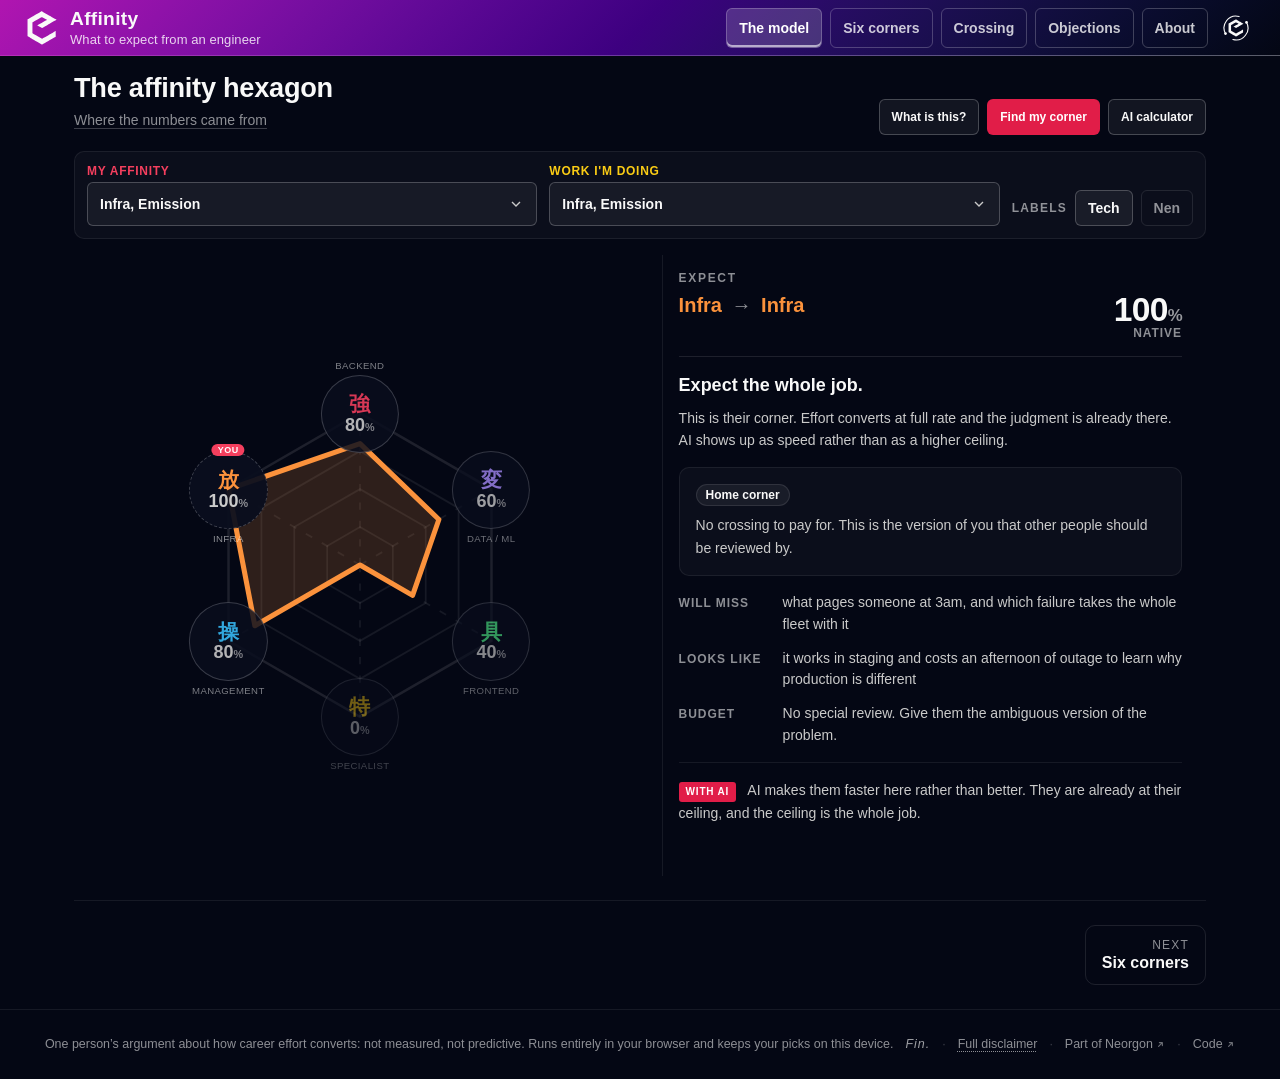
==== commit 2f8fc1af: "fix(copy): Say the picks stay on this device instead of claiming nothing is stored The footer on eve" ====
--- a/index.html
+++ b/index.html
@@ -140,12 +140,12 @@
   </div>
 
   <footer class="neo-footer" data-footer-mode="minimal">
-    One person&rsquo;s argument about how career effort converts: not measured, not predictive. Runs entirely in your browser and stores nothing.
+    One person&rsquo;s argument about how career effort converts: not measured, not predictive. Runs entirely in your browser and keeps your picks on this device.
     <template data-neo-disclaimer data-label="Full disclaimer" data-title="What this model is, and what it is not">
       <p>Nothing here is measured, validated, or predictive, and the percentages are illustrative. The whole thing is one person&rsquo;s argument about how career effort converts, borrowed from a manga power system.</p>
       <p><strong>Use it on yourself.</strong> Do not use it to type a colleague, screen a candidate, staff a project, or decide who gets promoted, and do not use it to talk yourself out of a switch you want.</p>
       <p>Hunter x Hunter and Nen are the work of Yoshihiro Togashi, published by Shueisha. This site is unaffiliated commentary and reproduces no art or text from the series.</p>
-      <p>Everything runs in your browser. Nothing you enter is stored or sent anywhere.</p>
+      <p>Everything runs in your browser. Your picks are saved on this device so they are there next time, and nothing you enter is sent anywhere.</p>
     </template>
   </footer>
 
